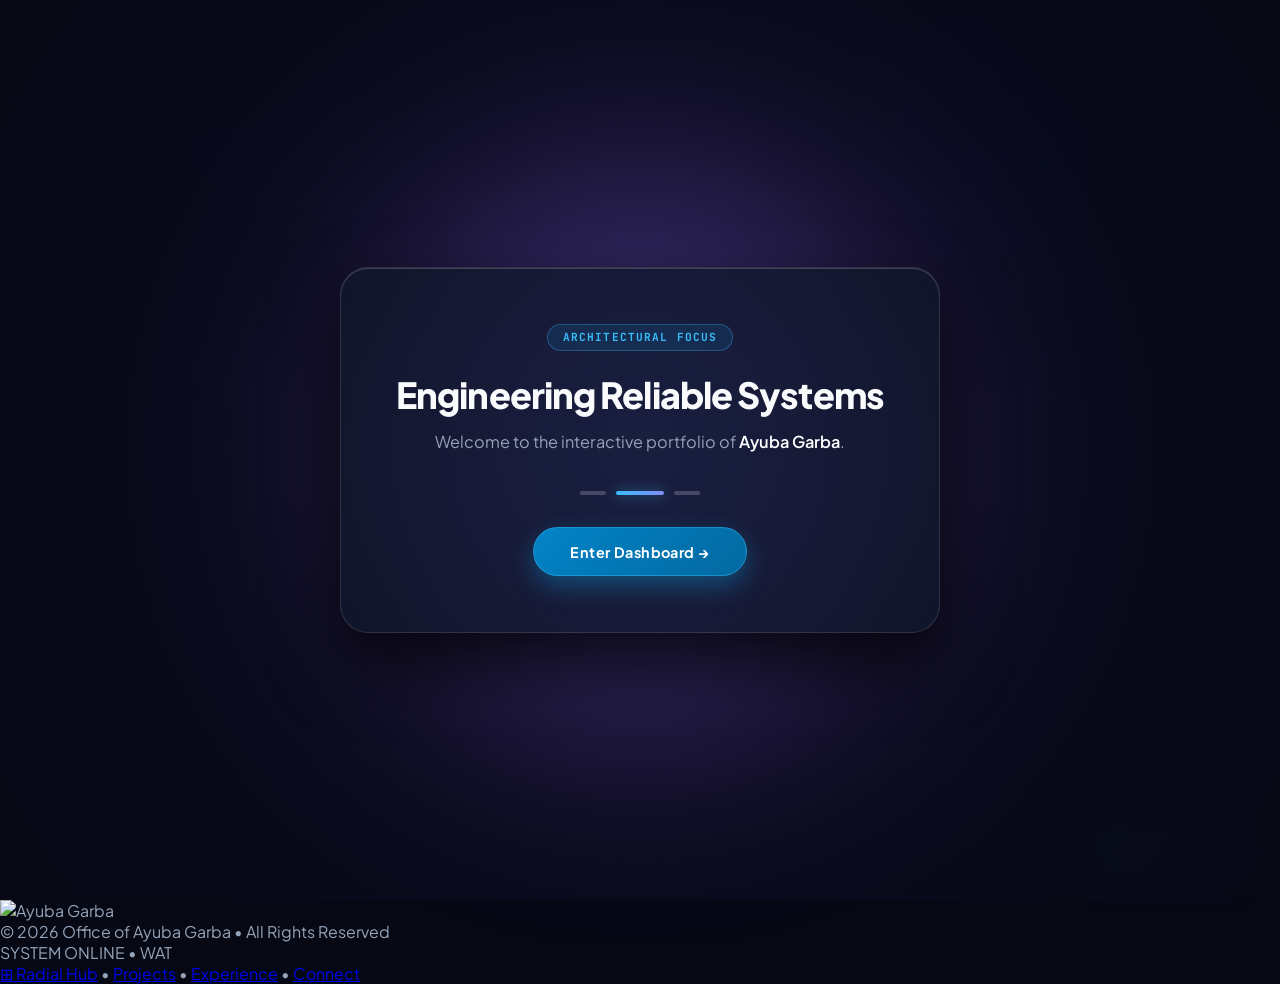
==== public/index.html @ e22cbcf7 "chore(ui): remove mock available roles badge and placeholder tech tags from central profile card" ====
<!DOCTYPE html>
<html lang="en" class="scroll-smooth">
<head>
    <meta charset="UTF-8">
    <meta name="viewport" content="width=device-width, initial-scale=1.0">
    <title>Ayuba Garba • AI Automation Specialist & Systems Engineer</title>
    <meta name="description" content="AI Automation Specialist & Systems Engineer specializing in intelligent business automation, distributed architectures (Go, Rust), and algorithmic execution engines.">
    <meta name="keywords" content="Ayuba Garba, AI Automation Specialist, Systems Engineer, Software Engineer, Distributed Systems, Go, Golang, Rust, Algorithmic Execution, MQL5, C++, PostgreSQL, Redis, Cloudflare, Netlify, Walmart Global Tech, Udacity AWS AI, Turing Vetted">
    <link rel="canonical" href="https://ayuba-garba-portfolio.netlify.app/">
    <meta name="google-site-verification" content="ZqXC_WYrNnAf_W8hLAomTg-KCBtzwjyDT5OmUprR8l0" />
    
    <!-- Complete OpenGraph & Executive SEO Suite -->
    <meta property="og:title" content="Ayuba Garba | AI Automation Specialist & Systems Engineer" />
    <meta property="og:description" content="Streamlining business operations with intelligent solutions, high-concurrency backends (Go, Rust), and algorithmic execution engines." />
    <meta property="og:image" content="https://ayuba-garba-portfolio.netlify.app/assets/profile.png" />
    <meta property="og:url" content="https://ayuba-garba-portfolio.netlify.app/" />
    <meta property="og:type" content="website" />
    <meta name="twitter:card" content="summary_large_image" />
    <meta name="twitter:title" content="Ayuba Garba | AI Automation Specialist & Systems Engineer" />
    <meta name="twitter:description" content="AI Automation Specialist & Systems Engineer. Streamlining business operations with intelligent solutions." />
    <meta name="twitter:image" content="https://ayuba-garba-portfolio.netlify.app/assets/og-social.png" />
    <meta name="twitter:creator" content="@ayubagarba" />

    <!-- JSON-LD Structured Data -->
    <script type="application/ld+json">
    {
      "@context": "https://schema.org",
      "@type": "Person",
      "name": "Ayuba Garba",
      "url": "https://ayuba-garba-portfolio.netlify.app/",
      "image": "https://ayuba-garba-portfolio.netlify.app/profile.jpg.jpeg",
      "jobTitle": "AI Automation Specialist & Systems Engineer",
      "description": "Streamlining business operations with intelligent solutions, distributed architectures (Go, Rust), and algorithmic execution engines.",
      "knowsAbout": ["AI Automation", "Go", "Rust", "Distributed Systems", "PostgreSQL", "Redis", "MQL5", "C++", "Cloudflare", "Algorithmic Execution"],
      "alumniOf": [
        { "@type": "Organization", "name": "Udacity AWS AI" }
      ],
      "sameAs": [
        "https://github.com/BrightQueen2024",
        "https://www.linkedin.com/in/ayuba-garba-54b986236",
        "https://x.com/ayubabright1"
      ]
    }
    </script>

    <!-- Favicon -->
    <link rel="icon" type="image/jpeg" href="profile.jpg.jpeg">

    <!-- Fonts & Tailwind CDN -->
    <link rel="preconnect" href="https://fonts.googleapis.com">
    <link rel="preconnect" href="https://fonts.gstatic.com" crossorigin>
    <link href="https://fonts.googleapis.com/css2?family=Plus+Jakarta+Sans:wght@300;400;500;600;700;800&family=JetBrains+Mono:wght@400;500;600;700&display=swap" rel="stylesheet">
    <script src="https://cdn.tailwindcss.com"></script>
    <script>
        tailwind.config = {
            theme: {
                extend: {
                    colors: {
                        obsidian: {
                            deep: '#060814',
                            night: '#0a0e27',
                            surface: 'rgba(15, 23, 42, 0.75)'
                        },
                        accent: {
                            experience: '#a855f7',
                            projects: '#0ea5e9',
                            about: '#10b981',
                            stories: '#f59e0b',
                            connect: '#f43f5e'
                        }
                    },
                    fontFamily: {
                        sans: ['"Plus Jakarta Sans"', 'sans-serif'],
                        mono: ['"JetBrains Mono"', 'monospace']
                    }
                }
            }
        }
    </script>

    <!-- Official Calendly Inline Widget Stylesheet & Script -->
    <link href="https://assets.calendly.com/assets/external/widget.css" rel="stylesheet">
    <script src="https://assets.calendly.com/assets/external/widget.js" type="text/javascript" async></script>
    <link rel="stylesheet" href="style.css">
</head>
<body class="bg-[#060814] text-[#94a3b8] antialiased selection:bg-[#3b82f6] selection:text-white min-h-screen relative font-sans">

    <!-- Cinematic Welcome Slideshow Overlay -->
    <div id="intro-slides" class="intro-overlay" role="dialog" aria-label="Welcome Slideshow">
      <div class="slideshow-glow-backdrop"></div>
      <div class="slideshow-container">
        
        <!-- Slide 1 -->
        <div class="intro-slide active" data-duration="2400">
          <span class="slide-badge">SYSTEM INITIALIZATION</span>
          <h1 class="slide-title">Hello &amp; Welcome</h1>
          <p class="slide-subtitle">Preparing your engineering &amp; architecture dashboard...</p>
        </div>

        <!-- Slide 2 -->
        <div class="intro-slide" data-duration="2800">
          <span class="slide-badge">ARCHITECTURAL FOCUS</span>
          <h1 class="slide-title">Engineering Reliable Systems</h1>
          <p class="slide-subtitle">Welcome to the interactive portfolio of <strong>Ayuba Garba</strong>.</p>
        </div>

        <!-- Slide 3 -->
        <div class="intro-slide" data-duration="2600">
          <span class="slide-badge">PRODUCTION READY</span>
          <h1 class="slide-title">Full-Stack &amp; Distributed Systems</h1>
          <p class="slide-subtitle">Explore scalable web platforms, backend APIs, and intelligent automation.</p>
        </div>

        <!-- Progress Indicators -->
        <div class="slide-indicators" aria-hidden="true">
          <span class="indicator active" data-slide="0"></span>
          <span class="indicator" data-slide="1"></span>
          <span class="indicator" data-slide="2"></span>
        </div>

        <!-- Enter Dashboard Trigger (Always clickable so users can skip or enter at any time) -->
        <button id="btn-enter" type="button" class="btn-enter-dashboard">
          Enter Dashboard &rarr;
        </button>
      </div>
    </div>

    <!-- Atmospheric Film Grain Overlay -->
    <div class="noise-overlay" aria-hidden="true"></div>

    <!-- Ambient Radial Backdrop Glows -->
    <div class="ambient-backdrop-glows" aria-hidden="true">
        <div class="glow-orb glow-blue"></div>
        <div class="glow-orb glow-purple"></div>
        <div class="glow-orb glow-pink"></div>
        <div class="glow-orb glow-amber"></div>
    </div>

    <!-- Interactive Ambient Cursor Spotlight -->
    <div id="ambient-spotlight" class="ambient-spotlight" aria-hidden="true"></div>

    <!-- PERSISTENT TOP NAVIGATION BAR (Active on Inner Views, Accessible Everywhere) -->
    <header id="internal-navbar">
        <nav class="nav-container">
            <!-- Left: Brand / Return to Hub -->
            <a href="#/" class="nav-brand-home group" aria-label="Return to Orbital Radial Hub">
                <div class="w-6 h-6 rounded-full overflow-hidden border border-white/20 group-hover:border-cyan-400 transition-colors">
                    <img src="profile.jpg.jpeg" alt="Ayuba Garba" class="w-full h-full object-cover">
                </div>
                <span>⊞ Hub</span>
            </a>

            <!-- Center/Right: Inner Nav Links -->
            <ul class="nav-links-wrap">
                <li><a href="#/projects" class="nav-link" data-route="projects">Projects</a></li>
                <li><a href="#/experience" class="nav-link" data-route="experience">Experience</a></li>
                <li><a href="#/about" class="nav-link" data-route="about">About</a></li>
                <li><a href="#/stories" class="nav-link" data-route="stories">Stories</a></li>
                <li><a href="#/connect" class="nav-link" data-route="connect">Connect</a></li>
            </ul>

            <!-- Right CTAs -->
            <div class="hidden sm:flex items-center gap-3">
                <a href="assets/Ayuba_Garba_Resume.pdf" target="_blank" rel="noopener noreferrer" download="Ayuba_Garba_Resume.pdf" class="px-3.5 py-1.5 text-xs font-mono rounded-full bg-white/5 hover:bg-white/10 text-slate-300 border border-white/10 transition-colors flex items-center gap-1.5">
                    <svg class="w-3.5 h-3.5 text-cyan-400" fill="none" stroke="currentColor" viewBox="0 0 24 24"><path stroke-linecap="round" stroke-linejoin="round" stroke-width="2" d="M12 10v6m0 0l-3-3m3 3l3-3m2 8H7a2 2 0 01-2-2V5a2 2 0 012-2h5.586a1 1 0 01.707.293l5.414 5.414a1 1 0 01.293.707V19a2 2 0 01-2 2z"></path></svg>
                    <span>Resume (PDF)</span>
                </a>
                <a href="#/connect" class="px-3.5 py-1.5 text-xs font-bold rounded-full bg-gradient-to-r from-rose-500 to-pink-600 text-white shadow-lg shadow-rose-500/20 hover:shadow-rose-500/40 transition-all">
                    Initiate Contact
                </a>
            </div>

            <!-- Mobile Hamburger Button -->
            <button id="mobile-menu-btn" class="mobile-nav-toggle" aria-label="Toggle navigation menu">
                <svg class="w-5 h-5 text-white" fill="none" stroke="currentColor" viewBox="0 0 24 24">
                    <path stroke-linecap="round" stroke-linejoin="round" stroke-width="2" d="M4 6h16M4 12h16m-7 6h7"></path>
                </svg>
            </button>
        </nav>
    </header>

    <!-- Mobile Navigation Drawer -->
    <div id="mobile-drawer" class="mobile-drawer">
        <div class="mobile-nav-items">
            <span class="text-xs font-mono uppercase tracking-widest text-slate-500">Navigation Index</span>
            <a href="#/" class="mobile-nav-item" data-route="">
                <span>⊞ Orbital Hub</span>
                <span class="text-xs font-mono text-slate-400">00</span>
            </a>
            <a href="#/projects" class="mobile-nav-item" data-route="projects">
                <span>Projects & Systems</span>
                <span class="text-xs font-mono text-cyan-400">01</span>
            </a>
            <a href="#/experience" class="mobile-nav-item" data-route="experience">
                <span>Experience & Career</span>
                <span class="text-xs font-mono text-purple-400">02</span>
            </a>
            <a href="#/about" class="mobile-nav-item" data-route="about">
                <span>About & Philosophy</span>
                <span class="text-xs font-mono text-emerald-400">03</span>
            </a>
            <a href="#/stories" class="mobile-nav-item" data-route="stories">
                <span>Stories & Series</span>
                <span class="text-xs font-mono text-amber-400">04</span>
            </a>
            <a href="#/connect" class="mobile-nav-item" data-route="connect">
                <span>Connect & Advisory</span>
                <span class="text-xs font-mono text-rose-400">05</span>
            </a>
        </div>

        <div class="pt-6 border-t border-white/10 flex flex-col gap-3">
            <a href="assets/Ayuba_Garba_Resume.pdf" target="_blank" rel="noopener noreferrer" download="Ayuba_Garba_Resume.pdf" class="w-full py-3 text-center text-xs font-mono font-bold rounded-xl bg-white/5 border border-white/10 text-white flex items-center justify-center gap-2">
                <svg class="w-4 h-4 text-cyan-400" fill="none" stroke="currentColor" viewBox="0 0 24 24"><path stroke-linecap="round" stroke-linejoin="round" stroke-width="2" d="M12 10v6m0 0l-3-3m3 3l3-3m2 8H7a2 2 0 01-2-2V5a2 2 0 012-2h5.586a1 1 0 01.707.293l5.414 5.414a1 1 0 01.293.707V19a2 2 0 01-2 2z"></path></svg>
                <span>Download Executive Resume</span>
            </a>
            <a href="#/connect" class="w-full py-3 text-center text-xs font-bold rounded-xl bg-gradient-to-r from-rose-500 to-pink-600 text-white">
                Initiate Consultation
            </a>
        </div>
    </div>

    <!-- Floating Action Button (Quick Message Modal Trigger) -->
    <button id="fab-contact-trigger" class="fab-trigger" aria-label="Quick message dispatch">
        <svg fill="none" stroke="currentColor" viewBox="0 0 24 24">
            <path stroke-linecap="round" stroke-linejoin="round" stroke-width="2" d="M8 10h.01M12 10h.01M16 10h.01M9 16H5a2 2 0 01-2-2V6a2 2 0 012-2h14a2 2 0 012 2v8a2 2 0 01-2 2h-5l-5 5v-5z"></path>
        </svg>
        <span>Quick Message</span>
    </button>

    <!-- ======================================================================
         MAIN APPLICATION SPA VIEWS
         ====================================================================== -->
    <main id="spa-viewport" class="relative z-10 min-h-screen">

        <!-- ==================================================================
             VIEW 0: THE ORBITAL LANDING HUB (#/)
             ================================================================== -->
        <section id="view-hub" class="spa-view active">
            <!-- Subtle vertical split accent line down the center -->
            <div class="vertical-split-line" aria-hidden="true"></div>

            <div class="orbital-stage">
                <!-- Outer & Inner Concentric Orbit Tracks -->
                <div class="orbit-ring orbit-ring-outer" aria-hidden="true"></div>
                <div class="orbit-ring orbit-ring-inner" aria-hidden="true"></div>

                <!-- TOP NODE: Experience (Purple #a855f7) -->
                <a href="#/experience" class="orbital-node node-experience group" data-route="experience">
                    <div class="node-icon-wrap">
                        <svg fill="none" stroke="currentColor" viewBox="0 0 24 24">
                            <path stroke-linecap="round" stroke-linejoin="round" stroke-width="2" d="M11.049 2.927c.3-.921 1.603-.921 1.902 0l1.519 4.674a1 1 0 00.95.69h4.915c.969 0 1.371 1.24.588 1.81l-3.976 2.888a1 1 0 00-.363 1.118l1.518 4.674c.3.922-.755 1.688-1.538 1.118l-3.976-2.888a1 1 0 00-1.176 0l-3.976 2.888c-.783.57-1.838-.197-1.538-1.118l1.518-4.674a1 1 0 00-.363-1.118l-3.976-2.888c-.784-.57-.38-1.81.588-1.81h4.914a1 1 0 00.951-.69l1.519-4.674z"></path>
                        </svg>
                    </div>
                    <div class="node-text-wrap">
                        <span class="node-title">Experience</span>
                        <span class="node-tagline">Timeline &amp; Roles</span>
                    </div>
                </a>

                <!-- LEFT NODE: Projects (Sky Blue #0ea5e9) -->
                <a href="#/projects" class="orbital-node node-projects group" data-route="projects">
                    <div class="node-icon-wrap">
                        <svg fill="none" stroke="currentColor" viewBox="0 0 24 24">
                            <path stroke-linecap="round" stroke-linejoin="round" stroke-width="2" d="M19 11H5m14 0a2 2 0 012 2v6a2 2 0 01-2 2H5a2 2 0 01-2-2v-6a2 2 0 012-2m14 0V9a2 2 0 00-2-2M5 11V9a2 2 0 012-2m0 0V5a2 2 0 012-2h6a2 2 0 012 2v2M7 7h10"></path>
                        </svg>
                    </div>
                    <div class="node-text-wrap">
                        <span class="node-title">Projects</span>
                        <span class="node-tagline">Systems &amp; Apps</span>
                    </div>
                </a>

                <!-- RIGHT NODE: About (Emerald Green #10b981) -->
                <a href="#/about" class="orbital-node node-about group" data-route="about">
                    <div class="node-icon-wrap">
                        <svg fill="none" stroke="currentColor" viewBox="0 0 24 24">
                            <path stroke-linecap="round" stroke-linejoin="round" stroke-width="2" d="M16 7a4 4 0 11-8 0 4 4 0 018 0zM12 14a7 7 0 00-7 7h14a7 7 0 00-7-7z"></path>
                        </svg>
                    </div>
                    <div class="node-text-wrap">
                        <span class="node-title">About</span>
                        <span class="node-tagline">Philosophy &amp; Rigor</span>
                    </div>
                </a>

                <!-- CENTERPIECE: High-Elevation Portrait Card -->
                <div class="orbital-center-card">
                    <!-- Photo Frame with profile.jpg.jpeg -->
                    <div class="center-photo-wrap portrait-trigger" role="button" tabindex="0" title="Inspect Full Portrait">
                        <div class="center-photo-inner">
                            <img src="profile.jpg.jpeg" alt="Ayuba Garba" width="280" height="280">
                        </div>
                    </div>

                    <!-- Name Plate & Subtitle -->
                    <h1 class="center-name">Ayuba Garba</h1>
                    <p class="center-subtitle">
                        Full-Stack &amp; Systems Software Engineer
                    </p>
                </div>

                <!-- BOTTOM-LEFT NODE: Connect (Rose #f43f5e) -->
                <a href="#/connect" class="orbital-node node-connect group" data-route="connect">
                    <div class="node-icon-wrap">
                        <svg fill="none" stroke="currentColor" viewBox="0 0 24 24">
                            <path stroke-linecap="round" stroke-linejoin="round" stroke-width="2" d="M13.828 10.172a4 4 0 00-5.656 0l-4 4a4 4 0 105.656 5.656l1.102-1.101m-.758-4.899a4 4 0 005.656 0l4-4a4 4 0 00-5.656-5.656l-1.1 1.1"></path>
                        </svg>
                    </div>
                    <div class="node-text-wrap">
                        <span class="node-title">Connect</span>
                        <span class="node-tagline">Message Gateway</span>
                    </div>
                </a>

                <!-- BOTTOM-RIGHT NODE: Stories (Amber #f59e0b) -->
                <a href="#/stories" class="orbital-node node-stories group" data-route="stories">
                    <div class="node-icon-wrap">
                        <svg fill="none" stroke="currentColor" viewBox="0 0 24 24">
                            <path stroke-linecap="round" stroke-linejoin="round" stroke-width="2" d="M12 6.253v13m0-13C10.832 5.477 9.246 5 7.5 5S4.168 5.477 3 6.253v13C4.168 18.477 5.754 18 7.5 18s3.332.477 4.5 1.253m0-13C13.168 5.477 14.754 5 16.5 5c1.747 0 3.332.477 4.5 1.253v13C19.832 18.477 18.247 18 16.5 18c-1.746 0-3.332.477-4.5 1.253"></path>
                        </svg>
                    </div>
                    <div class="node-text-wrap">
                        <span class="node-title">Stories</span>
                        <span class="node-tagline">Series &amp; Articles</span>
                    </div>
                </a>
            </div>

            <!-- Center Bottom Explore Prompt with Animated Chevron -->
            <div class="explore-prompt" onclick="location.hash = '#/projects'">
                <span class="explore-text">EXPLORE — CLICK ANY ICON</span>
                <svg class="explore-chevron" fill="none" stroke="currentColor" viewBox="0 0 24 24">
                    <path stroke-linecap="round" stroke-linejoin="round" stroke-width="2" d="M19 9l-7 7-7-7"></path>
                </svg>
            </div>
        </section>


        <!-- ==================================================================
             VIEW 1: EXPERIENCE VIEW (#/experience)
             ================================================================== -->
        <section id="view-experience" class="spa-view">
            <div class="view-container">
                <div class="view-header">
                    <span class="badge-tag badge-purple">
                        <span>✦</span> CAREER MILESTONES &amp; TIMELINE
                    </span>
                    <h2 class="view-title">Engineering Leadership &amp; High-Impact Systems</h2>
                    <p class="view-desc">
                        A chronological record of architecting distributed infrastructure, quantitative execution engines, and enterprise AI workflows.
                    </p>
                </div>

                <!-- Split-Screen Layout -->
                <div class="experience-split">
                    <!-- Left Column: Vertical Timeline Cards -->
                    <div class="timeline-track">
                        
                        <!-- Role 1: Lead AI Automation Architect -->
                        <article class="glass-panel timeline-card">
                            <span class="timeline-node"></span>
                            <div class="timeline-header">
                                <div>
                                    <h3 class="role-title">Lead AI Automation Architect &amp; Systems Engineer</h3>
                                    <div class="company-name">Decode Labs • Full-Time</div>
                                </div>
                                <span class="date-pill">Jan 2024 – Present</span>
                            </div>
                            <p class="role-impact">
                                Directing the architecture of autonomous business automation pipelines, LLM-orchestrated task execution corridors, and microsecond data synchronization gateways.
                            </p>
                            <button type="button" class="read-more-trigger" data-accordion="role-1">
                                <span>Read more</span>
                                <span>↓</span>
                            </button>
                            <div id="role-1" class="timeline-expanded-content">
                                <ul class="deliverables-list">
                                    <li>Architected event-driven AI workflow engines replacing 40+ hours/week of manual operational routing across client organizations.</li>
                                    <li>Engineered fault-tolerant webhook integration pipelines with automatic exponential backoff, jitter, and dead-letter queues.</li>
                                    <li>Implemented zero-downtime containerized service clusters on Linux environments with continuous SLA telemetry monitoring.</li>
                                </ul>
                                <div class="tech-tags-wrap">
                                    <span class="tech-pill">AI Automation</span>
                                    <span class="tech-pill">Go (Golang)</span>
                                    <span class="tech-pill">TypeScript</span>
                                    <span class="tech-pill">PostgreSQL</span>
                                    <span class="tech-pill">Docker</span>
                                    <span class="tech-pill">Kafka/RabbitMQ</span>
                                </div>
                            </div>
                        </article>

                        <!-- Role 2: Distributed Systems Engineer -->
                        <article class="glass-panel timeline-card">
                            <span class="timeline-node"></span>
                            <div class="timeline-header">
                                <div>
                                    <h3 class="role-title">Distributed Systems &amp; High-Concurrency Backend Engineer</h3>
                                    <div class="company-name">Independent Technical Advisory &amp; Systems Consulting</div>
                                </div>
                                <span class="date-pill">Jan 2023 – Dec 2023</span>
                            </div>
                            <p class="role-impact">
                                Designed high-concurrency Go reverse proxies, Redis cluster caching layers, and database partitioning topologies for scaling consumer and enterprise web platforms.
                            </p>
                            <button type="button" class="read-more-trigger" data-accordion="role-2">
                                <span>Read more</span>
                                <span>↓</span>
                            </button>
                            <div id="role-2" class="timeline-expanded-content">
                                <ul class="deliverables-list">
                                    <li>Delivered production systems for Awsoli, Taila, and SaviLinks, serving thousands of concurrent users with sub-150ms p99 latency.</li>
                                    <li>Eliminated database deadlock conditions in multi-tenant financial ledgers by implementing deterministic row-locking orders in Rust.</li>
                                    <li>Tuned Linux kernel networking parameters (TCP socket buffers, file descriptors, eBPF filters) to sustain high-rate network bursts.</li>
                                </ul>
                                <div class="tech-tags-wrap">
                                    <span class="tech-pill">Go (Golang)</span>
                                    <span class="tech-pill">Rust Ledger</span>
                                    <span class="tech-pill">Redis 7</span>
                                    <span class="tech-pill">PgBouncer</span>
                                    <span class="tech-pill">Cloudflare Workers</span>
                                </div>
                            </div>
                        </article>

                        <!-- Role 3: Quantitative Execution Engineer -->
                        <article class="glass-panel timeline-card">
                            <span class="timeline-node"></span>
                            <div class="timeline-header">
                                <div>
                                    <h3 class="role-title">Algorithmic Trading &amp; Quantitative Execution Engineer</h3>
                                    <div class="company-name">Proprietary Quantitative FX Desk</div>
                                </div>
                                <span class="date-pill">Jun 2022 – Dec 2022</span>
                            </div>
                            <p class="role-impact">
                                Programmed institutional execution algorithms in MQL5 and C++ for MetaTrader 5, deploying multi-timeframe 3-EMA structural pullbacks and stepped trailing stops.
                            </p>
                            <button type="button" class="read-more-trigger" data-accordion="role-3">
                                <span>Read more</span>
                                <span>↓</span>
                            </button>
                            <div id="role-3" class="timeline-expanded-content">
                                <ul class="deliverables-list">
                                    <li>Engineered sub-0.4ms decision loops utilizing zero-heap pre-allocated ring buffers in compiled C++/MQL5 runtimes.</li>
                                    <li>Developed automated spread-expansion circuit breaker kill switches guarding against volatile market news anomalies.</li>
                                    <li>Validated trading strategies across 5+ years of institutional tick data using TimescaleDB and Monte Carlo risk simulations.</li>
                                </ul>
                                <div class="tech-tags-wrap">
                                    <span class="tech-pill">MQL5</span>
                                    <span class="tech-pill">C++</span>
                                    <span class="tech-pill">MetaTrader 5</span>
                                    <span class="tech-pill">TimescaleDB</span>
                                    <span class="tech-pill">Quantitative Risk</span>
                                </div>
                            </div>
                        </article>

                        <!-- Role 4: Advanced Software Engineering Fellow -->
                        <article class="glass-panel timeline-card">
                            <span class="timeline-node"></span>
                            <div class="timeline-header">
                                <div>
                                    <h3 class="role-title">Advanced Software Engineering &amp; Cloud AI Fellow</h3>
                                    <div class="company-name">Walmart Global Tech &amp; Udacity AWS AI</div>
                                </div>
                                <span class="date-pill">2023 – 2024</span>
                            </div>
                            <p class="role-impact">
                                Rigorously assessed across advanced data structures, enterprise relational database schema optimization, cloud machine learning pipelines, and foundational model governance.
                            </p>
                            <button type="button" class="read-more-trigger" data-accordion="role-4">
                                <span>Read more</span>
                                <span>↓</span>
                            </button>
                            <div id="role-4" class="timeline-expanded-content">
                                <ul class="deliverables-list">
                                    <li>Verified credential from Walmart Global Tech in Advanced Software Architecture, Relational Database Normalization, and Data Munging pipelines.</li>
                                    <li>Completed the AWS AI Practitioner Challenge via Udacity &amp; Accenture, mastering cloud foundation models and automated ML lifecycle deployment.</li>
                                </ul>
                                <div class="tech-tags-wrap">
                                    <span class="tech-pill">AWS AI Certified</span>
                                    <span class="tech-pill">RDBMS Design</span>
                                    <span class="tech-pill">Data Structures</span>
                                    <span class="tech-pill">Machine Learning</span>
                                </div>
                            </div>
                        </article>

                    </div>

                    <!-- Right Column: Sticky High-Resolution Portrait & Metrics Card -->
                    <aside class="sticky-profile-panel glass-panel">
                        <div class="sticky-photo-frame portrait-trigger" role="button" tabindex="0" title="Inspect Full Portrait">
                            <img src="profile.jpg.jpeg" alt="Ayuba Garba">
                        </div>
                        <h3 class="text-xl font-bold text-white mb-1">Ayuba Garba</h3>
                        <p class="text-xs font-mono text-purple-400 uppercase tracking-widest mb-4">
                            Systems &amp; AI Specialist
                        </p>
                        <p class="text-xs text-slate-300 leading-relaxed font-light mb-6">
                            Bridging microscopic backend latency with autonomous enterprise intelligence. Open for high-impact architecture roles and consulting briefs.
                        </p>

                        <!-- 4 Key Telemetry Metrics -->
                        <div class="metrics-ribbon">
                            <div class="metric-box">
                                <span class="metric-num">&lt;1.2ms</span>
                                <span class="metric-lbl">Gateway Latency</span>
                            </div>
                            <div class="metric-box">
                                <span class="metric-num">100% ACID</span>
                                <span class="metric-lbl">Ledger Invariance</span>
                            </div>
                            <div class="metric-box">
                                <span class="metric-num">Top 1%</span>
                                <span class="metric-lbl">Turing Vetted</span>
                            </div>
                            <div class="metric-box">
                                <span class="metric-num">AWS AI</span>
                                <span class="metric-lbl">Certified Cloud</span>
                            </div>
                        </div>

                        <!-- Action Buttons -->
                        <div class="flex flex-col gap-2.5 pt-4 border-t border-white/10">
                            <a href="assets/Ayuba_Garba_Resume.pdf" target="_blank" rel="noopener noreferrer" download="Ayuba_Garba_Resume.pdf" class="w-full py-3 rounded-xl bg-purple-500/15 hover:bg-purple-500/25 border border-purple-500/40 text-purple-200 text-xs font-bold font-mono uppercase tracking-wider flex items-center justify-center gap-2 transition-all">
                                <svg class="w-4 h-4 text-purple-400" fill="none" stroke="currentColor" viewBox="0 0 24 24"><path stroke-linecap="round" stroke-linejoin="round" stroke-width="2" d="M12 10v6m0 0l-3-3m3 3l3-3m2 8H7a2 2 0 01-2-2V5a2 2 0 012-2h5.586a1 1 0 01.707.293l5.414 5.414a1 1 0 01.293.707V19a2 2 0 01-2 2z"></path></svg>
                                <span>Download Resume (PDF)</span>
                            </a>
                            <button type="button" onclick="openCalendlyPopup()" class="w-full py-3 rounded-xl bg-white/5 hover:bg-white/10 border border-white/15 text-white text-xs font-bold uppercase tracking-wider transition-all">
                                Schedule Strategy Call
                            </button>
                        </div>
                    </aside>
                </div>
            </div>
        </section>


        <!-- ==================================================================
             VIEW 2: PROJECTS VIEW (#/projects)
             ================================================================== -->
        <section id="view-projects" class="spa-view">
            <div class="view-container">
                <div class="view-header">
                    <span class="badge-tag badge-blue">
                        <span>✦</span> WORK I'VE BUILT
                    </span>
                    <h2 class="view-title">APPS, SYSTEMS, AND IDEAS BROUGHT TO LIFE.</h2>
                    <p class="view-desc">
                        Production platforms, distributed backends, quantitative execution engines, and zero-knowledge cryptographic systems.
                    </p>
                </div>

                <!-- Category Filter Tabs -->
                <div class="projects-filter-bar">
                    <button type="button" class="filter-btn active" data-filter="all">All Systems (7)</button>
                    <button type="button" class="filter-btn" data-filter="ai-systems">Distributed &amp; AI</button>
                    <button type="button" class="filter-btn" data-filter="production">Live Production</button>
                    <button type="button" class="filter-btn" data-filter="quant">Algorithmic Trading</button>
                </div>

                <!-- 3-Column Multi-Project Grid -->
                <div class="projects-grid">

                    <!-- Project 1: NeXaVerSe MVP -->
                    <article class="glass-panel project-card" data-category="ai-systems">
                        <div>
                            <div class="project-cover-wrap">
                                <img src="images/nexaverse.jpg" alt="NeXaVerSe Super-App" loading="lazy">
                                <div class="project-badge-overlay">
                                    <span class="px-2.5 py-1 rounded-full text-[10px] font-mono font-bold bg-[#060814]/85 border border-cyan-400/40 text-cyan-300 uppercase">
                                        DISTRIBUTED SUPER-APP &amp; ZK
                                    </span>
                                </div>
                            </div>
                            <div class="project-body">
                                <span class="project-domain">Go Gateway • Rust ACID Ledger</span>
                                <h3 class="project-title">NeXaVerSe MVP</h3>
                                <p class="project-desc">
                                    High-throughput digital ecosystem featuring an asynchronous Go API Gateway, double-entry ACID Rust ledger with deterministic row-locking to mathematically eliminate deadlocks, and zk-SNARK biometric gating.
                                </p>
                                <div class="tech-tags-wrap mb-2">
                                    <span class="tech-pill">Go</span>
                                    <span class="tech-pill">Rust</span>
                                    <span class="tech-pill">zk-SNARKs</span>
                                    <span class="tech-pill">WebSockets</span>
                                </div>
                            </div>
                        </div>
                        <div class="project-footer">
                            <button type="button" onclick="openCaseStudyModal('nexaverse')" class="btn-project-cta">
                                <span>Architecture Breakdown</span>
                                <span>→</span>
                            </button>
                            <span class="text-xs font-mono text-slate-500">&lt;1.2ms</span>
                        </div>
                    </article>

                    <!-- Project 2: Automated FX Engine -->
                    <article class="glass-panel project-card" data-category="quant">
                        <div>
                            <div class="project-cover-wrap">
                                <img src="images/trading.jpg" alt="Automated Trading Engine" loading="lazy">
                                <div class="project-badge-overlay">
                                    <span class="px-2.5 py-1 rounded-full text-[10px] font-mono font-bold bg-[#060814]/85 border border-amber-400/40 text-amber-300 uppercase">
                                        QUANTITATIVE EXECUTION
                                    </span>
                                </div>
                            </div>
                            <div class="project-body">
                                <span class="project-domain">MQL5 &amp; C++ • MetaTrader 5</span>
                                <h3 class="project-title">Automated FX Execution Engine</h3>
                                <p class="project-desc">
                                    High-frequency execution logic with microsecond order routing, continuous tick telemetry streams, 3-EMA structural pullbacks, stepped trailing stops, and automated hardware circuit breakers.
                                </p>
                                <div class="tech-tags-wrap mb-2">
                                    <span class="tech-pill">MQL5</span>
                                    <span class="tech-pill">C++</span>
                                    <span class="tech-pill">3-EMA</span>
                                    <span class="tech-pill">TimescaleDB</span>
                                </div>
                            </div>
                        </div>
                        <div class="project-footer">
                            <button type="button" onclick="openCaseStudyModal('trading')" class="btn-project-cta">
                                <span>Architecture Breakdown</span>
                                <span>→</span>
                            </button>
                            <span class="text-xs font-mono text-slate-500">&lt;0.4ms loop</span>
                        </div>
                    </article>

                    <!-- Project 3: Awsoli -->
                    <article class="glass-panel project-card" data-category="production">
                        <div>
                            <div class="project-cover-wrap">
                                <img src="images/awsoli.jpg" alt="Awsoli Production Platform" loading="lazy">
                                <div class="project-badge-overlay">
                                    <span class="px-2.5 py-1 rounded-full text-[10px] font-mono font-bold bg-[#060814]/85 border border-emerald-400/40 text-emerald-300 uppercase">
                                        LIVE PRODUCTION
                                    </span>
                                </div>
                            </div>
                            <div class="project-body">
                                <span class="project-domain">awsoli.org • Cloudflare Edge</span>
                                <h3 class="project-title">Awsoli Global Web Platform</h3>
                                <p class="project-desc">
                                    Responsive organizational presence with automated image compression, sub-second TTFB, Cloudflare edge routing, and hardened DNS failover guaranteeing 99.99% uptime delivery.
                                </p>
                                <div class="tech-tags-wrap mb-2">
                                    <span class="tech-pill">Cloudflare</span>
                                    <span class="tech-pill">TypeScript</span>
                                    <span class="tech-pill">Edge Cache</span>
                                </div>
                            </div>
                        </div>
                        <div class="project-footer">
                            <button type="button" onclick="openCaseStudyModal('awsoli')" class="btn-project-cta">
                                <span>Case Study</span>
                                <span>→</span>
                            </button>
                            <a href="https://awsoli.org/" target="_blank" rel="noopener noreferrer" class="text-xs font-semibold text-white hover:text-cyan-400 transition-colors">
                                Visit Live ↗
                            </a>
                        </div>
                    </article>

                    <!-- Project 4: Taila -->
                    <article class="glass-panel project-card" data-category="production">
                        <div>
                            <div class="project-cover-wrap">
                                <img src="images/taila.jpg" alt="Taila Product Platform" loading="lazy">
                                <div class="project-badge-overlay">
                                    <span class="px-2.5 py-1 rounded-full text-[10px] font-mono font-bold bg-[#060814]/85 border border-emerald-400/40 text-emerald-300 uppercase">
                                        LIVE PRODUCTION
                                    </span>
                                </div>
                            </div>
                            <div class="project-body">
                                <span class="project-domain">taila.app • Go API Gateway</span>
                                <h3 class="project-title">Taila Commerce Experience</h3>
                                <p class="project-desc">
                                    Dynamic digital product experience, secure backend API integrations, Redis distributed caching, and low-latency interaction corridors handling high customer transaction density.
                                </p>
                                <div class="tech-tags-wrap mb-2">
                                    <span class="tech-pill">Go API</span>
                                    <span class="tech-pill">Redis Cache</span>
                                    <span class="tech-pill">PostgreSQL</span>
                                </div>
                            </div>
                        </div>
                        <div class="project-footer">
                            <button type="button" onclick="openCaseStudyModal('taila')" class="btn-project-cta">
                                <span>Case Study</span>
                                <span>→</span>
                            </button>
                            <a href="https://taila.app/" target="_blank" rel="noopener noreferrer" class="text-xs font-semibold text-white hover:text-cyan-400 transition-colors">
                                Visit Live ↗
                            </a>
                        </div>
                    </article>

                    <!-- Project 5: SaviLinks -->
                    <article class="glass-panel project-card" data-category="production">
                        <div>
                            <div class="project-cover-wrap">
                                <img src="images/savilinks.jpg" alt="SaviLinks Gateway" loading="lazy">
                                <div class="project-badge-overlay">
                                    <span class="px-2.5 py-1 rounded-full text-[10px] font-mono font-bold bg-[#060814]/85 border border-emerald-400/40 text-emerald-300 uppercase">
                                        LIVE PRODUCTION
                                    </span>
                                </div>
                            </div>
                            <div class="project-body">
                                <span class="project-domain">savilinks.com • Message Brokers</span>
                                <h3 class="project-title">SaviLinks Enterprise Gateway</h3>
                                <p class="project-desc">
                                    Enterprise communication and service gateway optimized for structured user funnels, durable message dispatch corridors, and high-volume corporate routing.
                                </p>
                                <div class="tech-tags-wrap mb-2">
                                    <span class="tech-pill">Node/TypeScript</span>
                                    <span class="tech-pill">Durable Queues</span>
                                    <span class="tech-pill">PostgreSQL</span>
                                </div>
                            </div>
                        </div>
                        <div class="project-footer">
                            <button type="button" onclick="openCaseStudyModal('savilinks')" class="btn-project-cta">
                                <span>Case Study</span>
                                <span>→</span>
                            </button>
                            <a href="https://savilinks.com/" target="_blank" rel="noopener noreferrer" class="text-xs font-semibold text-white hover:text-cyan-400 transition-colors">
                                Visit Live ↗
                            </a>
                        </div>
                    </article>

                    <!-- Project 6: Defenzio -->
                    <article class="glass-panel project-card" data-category="production">
                        <div>
                            <div class="project-cover-wrap">
                                <img src="images/defenzio.jpg" alt="Defenzio Portal" loading="lazy">
                                <div class="project-badge-overlay">
                                    <span class="px-2.5 py-1 rounded-full text-[10px] font-mono font-bold bg-[#060814]/85 border border-emerald-400/40 text-emerald-300 uppercase">
                                        LIVE PRODUCTION
                                    </span>
                                </div>
                            </div>
                            <div class="project-body">
                                <span class="project-domain">defenzio.com.ng • Linux Defense</span>
                                <h3 class="project-title">Defenzio Cyber Portal</h3>
                                <p class="project-desc">
                                    Security-first regional portal built on resilient server configurations, eBPF threat mitigation topology, and rapid incident triage response pipelines.
                                </p>
                                <div class="tech-tags-wrap mb-2">
                                    <span class="tech-pill">Linux Security</span>
                                    <span class="tech-pill">eBPF Filters</span>
                                    <span class="tech-pill">Clustering</span>
                                </div>
                            </div>
                        </div>
                        <div class="project-footer">
                            <button type="button" onclick="openCaseStudyModal('defenzio')" class="btn-project-cta">
                                <span>Case Study</span>
                                <span>→</span>
                            </button>
                            <a href="https://defenzio.com.ng/" target="_blank" rel="noopener noreferrer" class="text-xs font-semibold text-white hover:text-cyan-400 transition-colors">
                                Visit Live ↗
                            </a>
                        </div>
                    </article>

                    <!-- Project 7: KingdomConnect -->
                    <article class="glass-panel project-card" data-category="ai-systems">
                        <div>
                            <div class="project-cover-wrap">
                                <img src="images/kingdomconnect.jpg" alt="KingdomConnect Fabric" loading="lazy">
                                <div class="project-badge-overlay">
                                    <span class="px-2.5 py-1 rounded-full text-[10px] font-mono font-bold bg-[#060814]/85 border border-purple-400/40 text-purple-300 uppercase">
                                        COLLABORATIVE FABRIC
                                    </span>
                                </div>
                            </div>
                            <div class="project-body">
                                <span class="project-domain">WebSocket Hub • Bitmask RBAC</span>
                                <h3 class="project-title">KingdomConnect Fabric</h3>
                                <p class="project-desc">
                                    Scalable collaborative platform for community connectivity, real-time engagement corridors, and secure 64-bit bitmask role-based access control across distributed multi-tenant nodes.
                                </p>
                                <div class="tech-tags-wrap mb-2">
                                    <span class="tech-pill">WebSockets</span>
                                    <span class="tech-pill">Redis Pub/Sub</span>
                                    <span class="tech-pill">Bitmask RBAC</span>
                                </div>
                            </div>
                        </div>
                        <div class="project-footer">
                            <button type="button" onclick="openCaseStudyModal('kingdomconnect')" class="btn-project-cta">
                                <span>Architecture Breakdown</span>
                                <span>→</span>
                            </button>
                            <span class="text-xs font-mono text-slate-500">15k sockets</span>
                        </div>
                    </article>

                </div>
            </div>
        </section>


        <!-- ==================================================================
             VIEW 3: ABOUT & PHILOSOPHY VIEW (#/about)
             ================================================================== -->
        <section id="view-about" class="spa-view">
            <div class="view-container">
                <div class="view-header">
                    <span class="badge-tag badge-emerald">
                        <span>✦</span> EXECUTIVE SUMMARY &amp; PHILOSOPHY
                    </span>
                    <h2 class="view-title">Mathematical Rigor Meets Practical Elegance.</h2>
                    <p class="view-desc">
                        Engineering architectures with mathematical correctness, zero-downtime reliability, and purposeful human ergonomics.
                    </p>
                </div>

                <!-- Bento Grid: Architecture Philosophy & Core Pillars -->
                <div class="about-bento-grid">
                    <!-- Pillar 1: Large Card -->
                    <div class="glass-panel bento-card bento-card-large">
                        <div>
                            <div class="bento-icon">
                                <svg class="w-6 h-6" fill="none" stroke="currentColor" viewBox="0 0 24 24">
                                    <path stroke-linecap="round" stroke-linejoin="round" stroke-width="2" d="M9 12l2 2 4-4m5.618-4.016A11.955 11.955 0 0112 2.944a11.955 11.955 0 01-8.618 3.04A12.02 12.02 0 003 9c0 5.591 3.824 10.29 9 11.622 5.176-1.332 9-6.03 9-11.622 0-1.042-.133-2.052-.382-3.016z"></path>
                                </svg>
                            </div>
                            <h3 class="text-2xl font-bold text-white mb-3">The Principle of Invariant State</h3>
                            <p class="text-sm text-slate-300 leading-relaxed font-light mb-4">
                                In modern computing, bugs don’t usually arise from syntax errors—they arise from ambiguous state transitions and undisciplined concurrency. Whether engineering an algorithmic trading execution loop or a double-entry financial ledger in Rust, my guiding tenet is mathematical invariance: every state transition must be provably balanced, deterministic, and isolated.
                            </p>
                            <p class="text-sm text-slate-300 leading-relaxed font-light">
                                By ordering row lock acquisitions deterministically, deadlocks are mathematically impossible. By offloading volatile memory allocations outside the hot execution loop, latency jitter is crushed to sub-millisecond thresholds.
                            </p>
                        </div>
                        <div class="pt-6 mt-6 border-t border-white/10 flex flex-wrap gap-2">
                            <span class="tech-pill">ACID Invariance</span>
                            <span class="tech-pill">Deterministic Concurrency</span>
                            <span class="tech-pill">Zero-Allocation Critical Path</span>
                        </div>
                    </div>

                    <!-- Pillar 2: AI Automation Card -->
                    <div class="glass-panel bento-card">
                        <div>
                            <div class="bento-icon">
                                <svg class="w-6 h-6" fill="none" stroke="currentColor" viewBox="0 0 24 24">
                                    <path stroke-linecap="round" stroke-linejoin="round" stroke-width="2" d="M13 10V3L4 14h7v7l9-11h-7z"></path>
                                </svg>
                            </div>
                            <h3 class="text-xl font-bold text-white mb-2">Intelligent Automation</h3>
                            <p class="text-xs text-slate-300 leading-relaxed font-light">
                                Bridging the probabilistic power of Large Language Models with deterministic transactional infrastructure. Automating complex enterprise business operations through resilient self-healing agent pipelines.
                            </p>
                        </div>
                        <div class="pt-4 border-t border-white/10 text-xs font-mono text-emerald-400">
                            <span>Operational Velocity ↑</span>
                        </div>
                    </div>

                    <!-- Pillar 3: Quantitative Logic -->
                    <div class="glass-panel bento-card">
                        <div>
                            <div class="bento-icon">
                                <svg class="w-6 h-6" fill="none" stroke="currentColor" viewBox="0 0 24 24">
                                    <path stroke-linecap="round" stroke-linejoin="round" stroke-width="2" d="M7 12l3-3 3 3 4-4M8 21l4-4 4 4M3 4h18M4 4h16v12a1 1 0 01-1 1H5a1 1 0 01-1-1V4z"></path>
                                </svg>
                            </div>
                            <h3 class="text-xl font-bold text-white mb-2">Microscopic Latency</h3>
                            <p class="text-xs text-slate-300 leading-relaxed font-light">
                                Sub-millisecond tick streaming, zero-heap pre-allocated memory buffers, and stepped risk management algorithms deployed on live institutional markets.
                            </p>
                        </div>
                        <div class="pt-4 border-t border-white/10 text-xs font-mono text-emerald-400">
                            <span>MQL5 &amp; C++ Precision</span>
                        </div>
                    </div>

                    <!-- Pillar 4: Academic Foundation -->
                    <div class="glass-panel bento-card bento-card-large">
                        <div>
                            <div class="bento-icon">
                                <svg class="w-6 h-6" fill="none" stroke="currentColor" viewBox="0 0 24 24">
                                    <path stroke-linecap="round" stroke-linejoin="round" stroke-width="2" d="M12 14l9-5-9-5-9 5 9 5zm0 0l6.16-3.422a12.083 12.083 0 01.665 6.479A11.952 11.952 0 0012 20.055a11.952 11.952 0 00-6.824-2.998 12.078 12.078 0 01.665-6.479L12 14zm-4 6v-7.5l4-2.222"></path>
                                </svg>
                            </div>
                            <h3 class="text-xl font-bold text-white mb-2">Academic &amp; Systems Foundation</h3>
                            <p class="text-xs text-slate-300 leading-relaxed font-light mb-3">
                                Formal undergraduate Computer Science education covering Distributed Systems, Data Structures &amp; Algorithms, OS Kernels, Relational Database Theory, and Network Protocols. Paired with emotional intelligence training for leading cross-functional engineering teams with psychological safety and radical candor.
                            </p>
                        </div>
                        <div class="pt-4 border-t border-white/10 flex items-center justify-between text-xs font-mono text-slate-400">
                            <span>University of the People • B.S. in Computer Science</span>
                            <span class="text-emerald-400">Verified Rigor ✓</span>
                        </div>
                    </div>
                </div>

                <!-- Verified Credentials Inspection Grid -->
                <div class="mt-12">
                    <div class="flex items-center justify-between mb-6">
                        <div>
                            <h3 class="text-2xl font-bold text-white tracking-tight">Verified Credentials &amp; Certifications</h3>
                            <p class="text-xs text-slate-400">Click any card to inspect institutional records, verification hashes, and evaluated competencies.</p>
                        </div>
                    </div>

                    <div class="credentials-grid">
                        <!-- Cert 1: Walmart -->
                        <div class="glass-panel cert-card" data-cert-key="walmart">
                            <div class="cert-thumb">
                                <img src="assets/certificates/walmart-advanced-engineering.png" alt="Walmart Global Tech Certificate">
                            </div>
                            <span class="text-[10px] font-mono text-emerald-400 uppercase tracking-widest block mb-1">Advanced Engineering</span>
                            <h4 class="text-base font-bold text-white mb-1">Walmart Global Tech</h4>
                            <p class="text-xs text-slate-400 mb-4">Advanced Data Structures, Software Architecture, RDBMS Design &amp; High-Volume Data Munging.</p>
                            <span class="text-xs font-semibold text-emerald-400 flex items-center gap-1">Inspect Record →</span>
                        </div>

                        <!-- Cert 2: AWS AI -->
                        <div class="glass-panel cert-card" data-cert-key="aws-ai">
                            <div class="cert-thumb">
                                <img src="assets/certificates/aws-ai-practitioner.png" alt="AWS AI Practitioner Certificate">
                            </div>
                            <span class="text-[10px] font-mono text-emerald-400 uppercase tracking-widest block mb-1">Cloud &amp; ML Systems</span>
                            <h4 class="text-base font-bold text-white mb-1">Udacity &amp; Accenture</h4>
                            <p class="text-xs text-slate-400 mb-4">AWS AI Practitioner: Machine Learning Pipelines, Foundation Models, and Cloud AI Governance.</p>
                            <span class="text-xs font-semibold text-emerald-400 flex items-center gap-1">Inspect Record →</span>
                        </div>

                        <!-- Cert 3: UoPeople -->
                        <div class="glass-panel cert-card" data-cert-key="uopeople">
                            <div class="cert-thumb">
                                <img src="assets/certificates/uopeople-emotional-intelligence.jpg" alt="University of the People Certificate">
                            </div>
                            <span class="text-[10px] font-mono text-emerald-400 uppercase tracking-widest block mb-1">Engineering Leadership</span>
                            <h4 class="text-base font-bold text-white mb-1">University of the People</h4>
                            <p class="text-xs text-slate-400 mb-4">Emotional Intelligence in Teamwork: Cross-functional leadership, psychological safety, and team consensus.</p>
                            <span class="text-xs font-semibold text-emerald-400 flex items-center gap-1">Inspect Record →</span>
                        </div>
                    </div>
                </div>
            </div>
        </section>


        <!-- ==================================================================
             VIEW 4: STORIES & SERIES VIEW (#/stories)
             ================================================================== -->
        <section id="view-stories" class="spa-view">
            <div class="view-container">
                <!-- Stories Grid View -->
                <div id="stories-index-view">
                    <div class="view-header">
                        <span class="badge-tag badge-amber">
                            <span>✦</span> STORIES, SERIES &amp; ARTICLES
                        </span>
                        <h2 class="view-title">Reflections, Post-Mortems &amp; Engineering Truths.</h2>
                        <p class="view-desc">
                            Step inside deep multi-episode series and technical essays covering real-world architecture trade-offs, discipline, and systemic resilience.
                        </p>
                    </div>

                    <!-- Sub-tabs: Series & Episodes vs Articles -->
                    <div class="stories-subtabs">
                        <button type="button" class="stories-tab-btn active" data-stories-tab="series">Series &amp; Episodes (3 Series)</button>
                        <button type="button" class="stories-tab-btn" data-stories-tab="articles">Technical Articles (3 Articles)</button>
                    </div>

                    <!-- TAB 1: Series & Episodes Content -->
                    <div id="tab-series-content" class="series-container">

                        <!-- Series 1: Lessons from WayPoint -->
                        <div class="glass-panel series-block">
                            <div class="series-header">
                                <span class="text-xs font-mono text-amber-400 uppercase tracking-widest block mb-1">Featured Series 01</span>
                                <h3 class="text-2xl font-bold text-white">Lessons from WayPoint: Building Resilient Autonomous Systems</h3>
                                <p class="text-xs text-slate-400 mt-1">3 Episodes • Systemic failure modes, microservice boundaries, and self-healing agent pipelines.</p>
                            </div>
                            <div class="series-episodes-grid">
                                <div class="episode-card" onclick="openStoryReader('waypoint-1')">
                                    <div>
                                        <div class="ep-number">Episode 01</div>
                                        <h4 class="ep-title">When Microservices Crack Under Pressure</h4>
                                        <p class="text-xs text-slate-400">Why premature decomposition into microservices creates network latency hell and distributed transaction nightmares.</p>
                                    </div>
                                    <div class="ep-meta">
                                        <span>7 min read</span>
                                        <span>•</span>
                                        <span class="text-amber-400">Read Episode →</span>
                                    </div>
                                </div>

                                <div class="episode-card" onclick="openStoryReader('waypoint-2')">
                                    <div>
                                        <div class="ep-number">Episode 02</div>
                                        <h4 class="ep-title">The Fallacy of Eventual Consistency</h4>
                                        <p class="text-xs text-slate-400">Why eventual consistency is unacceptable in mission-critical financial ledgers and how to enforce double-entry invariance.</p>
                                    </div>
                                    <div class="ep-meta">
                                        <span>6 min read</span>
                                        <span>•</span>
                                        <span class="text-amber-400">Read Episode →</span>
                                    </div>
                                </div>

                                <div class="episode-card" onclick="openStoryReader('waypoint-3')">
                                    <div>
                                        <div class="ep-number">Episode 03</div>
                                        <h4 class="ep-title">Designing Self-Healing Workflows</h4>
                                        <p class="text-xs text-slate-400">Building autonomous business workflows with automated rollback compensation, circuit breakers, and idempotency keys.</p>
                                    </div>
                                    <div class="ep-meta">
                                        <span>8 min read</span>
                                        <span>•</span>
                                        <span class="text-amber-400">Read Episode →</span>
                                    </div>
                                </div>
                            </div>
                        </div>

                        <!-- Series 2: 90-Day Appreciation Journey -->
                        <div class="glass-panel series-block">
                            <div class="series-header">
                                <span class="text-xs font-mono text-amber-400 uppercase tracking-widest block mb-1">Featured Series 02</span>
                                <h3 class="text-2xl font-bold text-white">90-Day Appreciation Journey: The Discipline of Deep Engineering</h3>
                                <p class="text-xs text-slate-400 mt-1">3 Episodes • Mental clarity, craftsmanship, and mastering low-level systems in a distracted world.</p>
                            </div>
                            <div class="series-episodes-grid">
                                <div class="episode-card" onclick="openStoryReader('journey-1')">
                                    <div>
                                        <div class="ep-number">Episode 01</div>
                                        <h4 class="ep-title">Radical Focus in an Age of Distraction</h4>
                                        <p class="text-xs text-slate-400">Cultivating sustained 4-hour cognitive flow sessions and why shallow context-switching destroys software quality.</p>
                                    </div>
                                    <div class="ep-meta">
                                        <span>5 min read</span>
                                        <span>•</span>
                                        <span class="text-amber-400">Read Episode →</span>
                                    </div>
                                </div>

                                <div class="episode-card" onclick="openStoryReader('journey-2')">
                                    <div>
                                        <div class="ep-number">Episode 02</div>
                                        <h4 class="ep-title">What 10,000 Lines of C++ Taught Me</h4>
                                        <p class="text-xs text-slate-400">Understanding memory layouts, cache lines, pointer arithmetic, and respecting the underlying silicon.</p>
                                    </div>
                                    <div class="ep-meta">
                                        <span>8 min read</span>
                                        <span>•</span>
                                        <span class="text-amber-400">Read Episode →</span>
                                    </div>
                                </div>

                                <div class="episode-card" onclick="openStoryReader('journey-3')">
                                    <div>
                                        <div class="ep-number">Episode 03</div>
                                        <h4 class="ep-title">The Architecture of Mastery</h4>
                                        <p class="text-xs text-slate-400">Moving beyond ephemeral framework churn into enduring first-principles computer science foundations.</p>
                                    </div>
                                    <div class="ep-meta">
                                        <span>6 min read</span>
                                        <span>•</span>
                                        <span class="text-amber-400">Read Episode →</span>
                                    </div>
                                </div>
                            </div>
                        </div>

                    </div>

                    <!-- TAB 2: Standalone Technical Articles -->
                    <div id="tab-articles-content" class="series-container hidden">
                        <div class="series-episodes-grid">
                            <div class="glass-panel episode-card" onclick="openStoryReader('article-acid')">
                                <div>
                                    <span class="text-[10px] font-mono text-cyan-400 uppercase tracking-widest block mb-1">SYSTEMS ESSAY</span>
                                    <h4 class="ep-title">Designing ACID Ledgers with Deterministic Row Locking in Rust</h4>
                                    <p class="text-xs text-slate-400">How sorting account IDs before acquiring database row locks mathematically prevents circular deadlock conditions in concurrent multi-party transfers.</p>
                                </div>
                                <div class="ep-meta">
                                    <span>9 min read</span>
                                    <span>•</span>
                                    <span class="text-amber-400">Read Article →</span>
                                </div>
                            </div>

                            <div class="glass-panel episode-card" onclick="openStoryReader('article-ai')">
                                <div>
                                    <span class="text-[10px] font-mono text-emerald-400 uppercase tracking-widest block mb-1">AI ARCHITECTURE</span>
                                    <h4 class="ep-title">Bridging LLMs and Enterprise APIs: The Determinism Gap</h4>
                                    <p class="text-xs text-slate-400">Why raw LLM calls fail in mission-critical environments and how to wrap probabilistic reasoning in deterministic validation envelopes.</p>
                                </div>
                                <div class="ep-meta">
                                    <span>7 min read</span>
                                    <span>•</span>
                                    <span class="text-amber-400">Read Article →</span>
                                </div>
                            </div>

                            <div class="glass-panel episode-card" onclick="openStoryReader('article-quant')">
                                <div>
                                    <span class="text-[10px] font-mono text-amber-400 uppercase tracking-widest block mb-1">QUANTITATIVE LOGIC</span>
                                    <h4 class="ep-title">The Mathematics of Algorithmic Trailing Stops &amp; Volatility Filters</h4>
                                    <p class="text-xs text-slate-400">Stepped trailing stops vs continuous trailing stops: preserving capital during black-swan liquidity contractions.</p>
                                </div>
                                <div class="ep-meta">
                                    <span>8 min read</span>
                                    <span>•</span>
                                    <span class="text-amber-400">Read Article →</span>
                                </div>
                            </div>
                        </div>
                    </div>
                </div>

                <!-- Deep Reader View (Hidden by default, activated on click) -->
                <div id="reader-view">
                    <button type="button" onclick="closeStoryReader()" class="back-to-stories-btn">
                        <span>← Back to Stories</span>
                    </button>

                    <div class="glass-panel p-8 sm:p-12 rounded-3xl">
                        <div class="reader-header">
                            <span id="reader-series-tag" class="text-xs font-mono text-amber-400 uppercase tracking-widest block mb-2"></span>
                            <h1 id="reader-title" class="text-3xl sm:text-4xl font-extrabold text-white tracking-tight mb-4"></h1>
                            <div class="flex items-center gap-3 text-xs font-mono text-slate-400">
                                <span id="reader-readtime" class="text-slate-300"></span>
                                <span>•</span>
                                <span>By Ayuba Garba</span>
                                <span>•</span>
                                <span class="text-emerald-400 flex items-center gap-1">
                                    <span class="w-1.5 h-1.5 rounded-full bg-emerald-400"></span> Peer Reviewed
                                </span>
                            </div>
                        </div>

                        <!-- Long-form Article Body -->
                        <div id="reader-body" class="article-prose"></div>

                        <!-- Reader Footer Navigation -->
                        <div class="mt-12 pt-6 border-t border-white/10 flex items-center justify-between">
                            <button type="button" onclick="closeStoryReader()" class="text-xs font-mono text-slate-400 hover:text-white transition-colors">
                                ← Return to Stories Index
                            </button>
                            <a href="#/connect" class="px-5 py-2.5 rounded-full bg-amber-500/20 hover:bg-amber-500/30 border border-amber-500/40 text-amber-200 text-xs font-bold uppercase tracking-wider transition-all">
                                Discuss Architecture with Ayuba →
                            </a>
                        </div>
                    </div>
                </div>
            </div>
        </section>


        <!-- ==================================================================
             VIEW 5: CONNECT & ADVISORY VIEW (#/connect)
             ================================================================== -->
        <section id="view-connect" class="spa-view">
            <div class="view-container">
                <div class="view-header">
                    <span class="badge-tag badge-rose">
                        <span>✦</span> MESSAGE GATEWAY &amp; ADVISORY
                    </span>
                    <h2 class="view-title">Direct Technical Consultation &amp; Strategic Brief.</h2>
                    <p class="view-desc">
                        Transmit system requirements, schedule a direct 30-minute advisory call, or connect across verified channels.
                    </p>
                </div>

                <!-- Two-Column Layout -->
                <div class="connect-split">
                    <!-- Left Column: LinkedIn Card + Contact Form -->
                    <div>
                        <!-- LinkedIn Direct Connection Glass Card -->
                        <div class="linkedin-direct-card">
                            <div class="flex items-center gap-3.5">
                                <div class="w-11 h-11 rounded-xl bg-[#0077b5]/20 border border-[#0077b5]/40 flex items-center justify-center text-[#0077b5]">
                                    <svg class="w-6 h-6 fill-current" viewBox="0 0 24 24">
                                        <path d="M19 3a2 2 0 0 1 2 2v14a2 2 0 0 1-2 2H5a2 2 0 0 1-2-2V5a2 2 0 0 1 2-2h14m-.5 15.5v-5.3a3.26 3.26 0 0 0-3.26-3.26c-.85 0-1.84.52-2.28 1.3v-1.11h-2.79v8.37h2.79v-4.93c0-.77.62-1.4 1.39-1.4a1.4 1.4 0 0 1 1.4 1.4v4.93h2.75M6.46 10.9h2.79v8.37H6.46v-8.37M7.86 6.5a1.63 1.63 0 1 0 0 3.26 1.63 1.63 0 0 0 0-3.26z"/>
                                    </svg>
                                </div>
                                <div>
                                    <h4 class="text-base font-bold text-white">Direct LinkedIn Gateway</h4>
                                    <p class="text-xs text-slate-400">Connect with Ayuba Garba on professional network</p>
                                </div>
                            </div>
                            <a href="https://www.linkedin.com/in/ayuba-garba-54b986236" target="_blank" rel="noopener noreferrer" class="px-4 py-2 rounded-full bg-[#0077b5] hover:bg-[#006097] text-white text-xs font-bold transition-all shadow-md">
                                Connect ↗
                            </a>
                        </div>

                        <!-- Strategic Brief Form Container -->
                        <div class="glass-panel p-8 sm:p-10 rounded-3xl" id="contact-panel-body">
                            <!-- Form View -->
                            <div id="contact-form-container">
                                <h3 class="text-2xl font-bold text-white tracking-tight mb-2">Executive Strategic Brief</h3>
                                <p class="text-xs text-slate-400 font-light mb-6">
                                    Direct transmission to engineering inbox. Payload encrypted and dispatched via edge gateway.
                                </p>

                                <form id="connect-page-form" name="contact" method="POST" action="/" data-netlify="true" netlify-honeypot="bot-field">
                                    <input type="hidden" name="form-name" value="contact" />
                                    <input type="hidden" name="bot-field" style="display:none;" />

                                    <div class="form-group">
                                        <label for="connect-name" class="form-label">Full Name / Executive Title</label>
                                        <input type="text" id="connect-name" name="name" required placeholder="Your full name" class="form-input">
                                    </div>

                                    <div class="form-group">
                                        <label for="connect-email" class="form-label">Corporate Email Address</label>
                                        <input type="email" id="connect-email" name="email" required placeholder="your.email@domain.com" class="form-input">
                                    </div>

                                    <div class="form-group">
                                        <label for="connect-scope" class="form-label">Consultation Scope</label>
                                        <select id="connect-scope" name="scope" class="form-select">
                                            <option value="AI Automation & Business Workflows">AI Automation &amp; Business Workflows</option>
                                            <option value="Distributed Backend Architecture (Go/Rust)">Distributed Backend Architecture (Go/Rust)</option>
                                            <option value="Quantitative Execution & Algorithmic Engines">Quantitative Execution &amp; Algorithmic Engines</option>
                                            <option value="Full-Time Systems / AI Architect Inquiry">Full-Time Systems / AI Architect Inquiry</option>
                                            <option value="Other High-Impact Collaboration">Other High-Impact Collaboration</option>
                                        </select>
                                    </div>

                                    <div class="form-group">
                                        <label for="connect-message" class="form-label">Technical Deliverables &amp; Timeline</label>
                                        <textarea id="connect-message" name="message" rows="4" required placeholder="Describe your project, timeline, or engineering inquiry..." class="form-textarea"></textarea>
                                    </div>

                                    <button type="submit" id="connect-submit-btn" class="btn-primary-glow">
                                        Transmit Strategic Brief
                                    </button>
                                    <div id="connect-form-status" class="mt-4"></div>
                                </form>
                            </div>

                            <!-- Professional Confirmation Card (revealed on successful dispatch) -->
                            <div id="connect-hud-card" class="hud-flash-card hidden">
                                <div class="w-12 h-12 rounded-full bg-emerald-500/10 border border-emerald-500/30 flex items-center justify-center text-emerald-400 mb-4 mx-auto sm:mx-0">
                                    <svg class="w-6 h-6" fill="none" stroke="currentColor" viewBox="0 0 24 24">
                                        <path stroke-linecap="round" stroke-linejoin="round" stroke-width="2" d="M5 13l4 4L19 7"></path>
                                    </svg>
                                </div>
                                <h4 class="text-2xl font-extrabold text-white mb-2">Message Received</h4>
                                <p class="text-sm text-slate-300 leading-relaxed mb-6">
                                    Thank you for reaching out — I will respond shortly.
                                </p>
                                <button type="button" id="reset-connect-form" class="w-full py-3 rounded-xl bg-white/5 hover:bg-white/10 border border-white/10 text-xs font-mono text-slate-200 transition-colors">
                                    Send Another Message
                                </button>
                            </div>
                        </div>
                    </div>

                    <!-- Right Column: Full-Height Portrait Card & Profile Summary -->
                    <aside class="glass-panel p-8 rounded-3xl sticky top-24 text-center">
                        <div class="w-36 h-36 rounded-2xl overflow-hidden mx-auto mb-6 border-2 border-rose-500/30 shadow-xl shadow-rose-500/10 portrait-trigger" role="button" tabindex="0" title="Inspect Full Portrait">
                            <img src="profile.jpg.jpeg" alt="Ayuba Garba" class="w-full h-full object-cover object-top">
                        </div>
                        <h3 class="text-2xl font-bold text-white mb-1">Ayuba Garba</h3>
                        <p class="text-xs font-mono text-rose-400 uppercase tracking-widest mb-6">
                            Executive Advisory &amp; Engineering
                        </p>

                        <!-- Profile Summary Base Badge -->
                        <div class="space-y-4 text-left pt-6 border-t border-white/10 text-xs">
                            <div class="flex items-center justify-between">
                                <span class="text-slate-400 font-mono">STATUS:</span>
                                <span class="text-emerald-400 font-mono font-semibold flex items-center gap-1">
                                    <span class="w-2 h-2 rounded-full bg-emerald-400 animate-pulse"></span>
                                    Open for Consulting / Roles
                                </span>
                            </div>
                            <div class="flex items-center justify-between">
                                <span class="text-slate-400 font-mono">TIMEZONE:</span>
                                <span id="connect-local-time" class="text-white font-mono">WAT (UTC+1)</span>
                            </div>
                            <div class="flex items-center justify-between">
                                <span class="text-slate-400 font-mono">EMAIL:</span>
                                <span class="text-slate-200 font-mono font-semibold">ayubagarba.tech@gmail.com</span>
                            </div>
                        </div>

                        <!-- One-Click Calendly Consultation Trigger -->
                        <div class="mt-8 pt-6 border-t border-white/10 flex flex-col gap-3">
                            <button type="button" onclick="openCalendlyPopup()" class="w-full py-3.5 rounded-xl bg-gradient-to-r from-rose-500 to-pink-600 text-white font-bold text-xs uppercase tracking-wider shadow-lg shadow-rose-500/30 hover:shadow-rose-500/50 transition-all">
                                Schedule 30-min Strategy Call
                            </button>
                            <button type="button" onclick="navigator.clipboard.writeText('ayubagarba.tech@gmail.com'); showGlassToast('Email copied to clipboard: ayubagarba.tech@gmail.com', '✓');" class="w-full py-2.5 rounded-xl bg-white/5 hover:bg-white/10 border border-white/10 text-xs font-mono text-slate-300 transition-colors">
                                Copy Email Address
                            </button>
                        </div>

                        <!-- Social Connectivity Corridor -->
                        <div class="flex items-center justify-center gap-3 mt-6 pt-6 border-t border-white/10">
                            <!-- GitHub -->
                            <a href="https://github.com/BrightQueen2024" target="_blank" rel="noopener noreferrer" class="p-2.5 rounded-xl bg-white/5 hover:bg-white/10 text-slate-400 hover:text-white transition-colors" title="GitHub">
                                <svg class="w-4 h-4 fill-current" viewBox="0 0 24 24"><path fill-rule="evenodd" clip-rule="evenodd" d="M12 2C6.477 2 2 6.484 2 12.017c0 4.425 2.865 8.18 6.839 9.504.5.092.682-.217.682-.483 0-.237-.008-.868-.013-1.703-2.782.605-3.369-1.343-3.369-1.343-.454-1.158-1.11-1.466-1.11-1.466-.908-.62.069-.608.069-.608 1.003.07 1.53 1.032 1.53 1.032.892 1.53 2.341 1.088 2.91.832.092-.647.35-1.088.636-1.338-2.22-.253-4.555-1.113-4.555-4.951 0-1.093.39-1.988 1.029-2.688-.103-.253-.446-1.272.098-2.65 0 0 .84-.27 2.75 1.026A9.564 9.564 0 0112 6.844c.85.004 1.705.115 2.504.337 1.909-1.296 2.747-1.027 2.747-1.027.546 1.379.202 2.398.1 2.651.64.7 1.028 1.595 1.028 2.688 0 3.848-2.339 4.695-4.566 4.943.359.309.678.92.678 1.855 0 1.338-.012 2.419-.012 2.747 0 .268.18.58.688.482A10.019 10.019 0 0022 12.017C22 6.484 17.522 2 12 2z"/></svg>
                            </a>
                            <!-- LinkedIn -->
                            <a href="https://www.linkedin.com/in/ayuba-garba-54b986236" target="_blank" rel="noopener noreferrer" class="p-2.5 rounded-xl bg-white/5 hover:bg-white/10 text-slate-400 hover:text-white transition-colors" title="LinkedIn">
                                <svg class="w-4 h-4 fill-current" viewBox="0 0 24 24"><path d="M19 3a2 2 0 0 1 2 2v14a2 2 0 0 1-2 2H5a2 2 0 0 1-2-2V5a2 2 0 0 1 2-2h14m-.5 15.5v-5.3a3.26 3.26 0 0 0-3.26-3.26c-.85 0-1.84.52-2.28 1.3v-1.11h-2.79v8.37h2.79v-4.93c0-.77.62-1.4 1.39-1.4a1.4 1.4 0 0 1 1.4 1.4v4.93h2.75M6.46 10.9h2.79v8.37H6.46v-8.37M7.86 6.5a1.63 1.63 0 1 0 0 3.26 1.63 1.63 0 0 0 0-3.26z"/></svg>
                            </a>
                            <!-- X -->
                            <a href="https://x.com/ayubabright1" target="_blank" rel="noopener noreferrer" class="p-2.5 rounded-xl bg-white/5 hover:bg-white/10 text-slate-400 hover:text-white transition-colors" title="X Profile">
                                <svg class="w-4 h-4 fill-current" viewBox="0 0 24 24"><path d="M18.244 2.25h3.308l-7.227 8.26 8.502 11.24H16.17l-5.214-6.817L4.99 21.75H1.68l7.73-8.835L1.254 2.25H8.08l4.713 6.231zm-1.161 17.52h1.833L7.084 4.126H5.117z"/></svg>
                            </a>
                            <!-- Email -->
                            <a href="mailto:ayubagarba.tech@gmail.com" class="p-2.5 rounded-xl bg-white/5 hover:bg-white/10 text-slate-400 hover:text-white transition-colors" title="Email Direct">
                                <svg class="w-4 h-4" fill="none" stroke="currentColor" viewBox="0 0 24 24"><path stroke-linecap="round" stroke-linejoin="round" stroke-width="2" d="M3 8l7.89 5.26a2 2 0 002.22 0L21 8M5 19h14a2 2 0 002-2V7a2 2 0 00-2-2H5a2 2 0 00-2 2v10a2 2 0 002 2z"/></svg>
                            </a>
                        </div>
                    </aside>
                </div>
            </div>
        </section>

    </main>

    <!-- MINIMALIST PRODUCTION FOOTER -->
    <footer class="relative z-10 border-t border-white/10 bg-[#04060e] py-10 px-6">
        <div class="max-w-6xl mx-auto flex flex-col md:flex-row items-center justify-between gap-6 text-xs text-slate-400">
            <div class="flex items-center gap-3">
                <div class="w-6 h-6 rounded-full overflow-hidden border border-white/20">
                    <img src="profile.jpg.jpeg" alt="Ayuba Garba" class="w-full h-full object-cover">
                </div>
                <span class="font-mono">© 2026 Office of Ayuba Garba • All Rights Reserved</span>
            </div>

            <div class="flex items-center gap-2 font-mono text-slate-300 text-[11px]">
                <span class="w-2 h-2 rounded-full bg-emerald-400"></span>
                <span>SYSTEM ONLINE •</span>
                <span id="footer-local-time" class="text-cyan-400">WAT</span>
            </div>

            <div class="flex items-center gap-4">
                <a href="#/" class="text-slate-400 hover:text-white transition-colors">⊞ Radial Hub</a>
                <span>•</span>
                <a href="#/projects" class="text-slate-400 hover:text-white transition-colors">Projects</a>
                <span>•</span>
                <a href="#/experience" class="text-slate-400 hover:text-white transition-colors">Experience</a>
                <span>•</span>
                <a href="#/connect" class="text-slate-400 hover:text-white transition-colors">Connect</a>
            </div>
        </div>
    </footer>

    <!-- ======================================================================
         MODALS: CERTIFICATE INSPECTOR, CASE STUDY, QUICK MESSAGE, PORTRAIT
         ====================================================================== -->

    <!-- 1. Quick Message Modal -->
    <div id="quickMessageModal" class="modal-overlay" role="dialog" aria-modal="true">
        <div class="modal-container max-w-lg p-6 sm:p-8">
            <button id="quickMessageClose" type="button" class="modal-close-btn" aria-label="Close modal">&times;</button>
            <h3 class="text-2xl font-bold text-white mb-1">Quick Message Dispatch</h3>
            <p class="text-xs text-slate-400 mb-6">Send an instantaneous brief to Ayuba Garba from any view.</p>
            
            <form id="quick-message-form" class="space-y-4">
                <div>
                    <label class="form-label">Your Name</label>
                    <input type="text" id="qm-name" required placeholder="Your full name" class="form-input text-xs">
                </div>
                <div>
                    <label class="form-label">Your Email</label>
                    <input type="email" id="qm-email" required placeholder="your.email@domain.com" class="form-input text-xs">
                </div>
                <div>
                    <label class="form-label">Message / Inquiry</label>
                    <textarea id="qm-message" rows="3" required placeholder="Describe your project, timeline, or engineering inquiry..." class="form-textarea text-xs"></textarea>
                </div>
                <button type="submit" id="qm-submit-btn" class="btn-primary-glow text-xs py-3">
                    Send Instant Message
                </button>
            </form>
        </div>
    </div>

    <!-- 2. Interactive Certificate Modal -->
    <div id="certModalOverlay" class="modal-overlay" role="dialog" aria-modal="true" aria-labelledby="certModalTitle">
        <div id="certModalContainer" class="modal-container p-6 sm:p-10 relative">
            <button id="certModalClose" type="button" class="modal-close-btn" aria-label="Close certificate inspector modal">
                <svg class="w-5 h-5" fill="none" stroke="currentColor" viewBox="0 0 24 24"><path stroke-linecap="round" stroke-linejoin="round" stroke-width="2" d="M6 18L18 6M6 6l12 12"></path></svg>
            </button>
            <div class="grid grid-cols-1 lg:grid-cols-12 gap-8 items-start">
                <div class="lg:col-span-7 rounded-2xl overflow-hidden bg-[#07080a] border border-white/10 shadow-2xl p-2">
                    <img id="certModalImage" src="" alt="Certificate preview" class="w-full h-auto rounded-xl object-contain">
                </div>
                <div class="lg:col-span-5 flex flex-col justify-between space-y-5">
                    <div>
                        <div class="flex items-center space-x-2 text-xs font-mono text-emerald-400 uppercase tracking-wider mb-2">
                            <span>VERIFIED RECORD</span>
                            <span>•</span>
                            <span id="certModalIssuer" class="text-neutral-300"></span>
                        </div>
                        <h3 id="certModalTitle" class="text-2xl font-bold text-white tracking-tight mb-2"></h3>
                        <div id="certModalDate" class="text-xs font-mono text-slate-400 mb-4"></div>
                        <p id="certModalNotes" class="text-xs text-neutral-300 leading-relaxed font-light mb-6"></p>
                        <div class="mb-6">
                            <div class="text-[11px] font-mono text-neutral-400 uppercase tracking-wider mb-2.5">Evaluated Competencies</div>
                            <div id="certModalCompetencies" class="flex flex-wrap gap-2"></div>
                        </div>
                        <div id="certModalVerificationDetails" class="pt-4 border-t border-white/[0.08]"></div>
                    </div>
                    <div class="pt-4 border-t border-white/[0.08] flex items-center justify-between text-xs font-mono text-slate-400">
                        <span class="flex items-center gap-1.5 text-emerald-400">
                            <span class="w-2 h-2 rounded-full bg-emerald-400"></span> Cryptographically Verified
                        </span>
                        <button type="button" onclick="document.getElementById('certModalClose').click()" class="text-neutral-400 hover:text-white transition-colors">
                            Dismiss [ESC]
                        </button>
                    </div>
                </div>
            </div>
        </div>
    </div>

    <!-- 3. Interactive Case Study Modal -->
    <div id="caseStudyModalOverlay" class="modal-overlay" role="dialog" aria-modal="true" aria-labelledby="caseStudyTitle">
        <div id="caseStudyModalContainer" class="modal-container p-6 sm:p-8 max-w-4xl relative">
            <button id="caseStudyModalClose" type="button" class="modal-close-btn" aria-label="Close architecture case study modal">
                <svg class="w-5 h-5" fill="none" stroke="currentColor" viewBox="0 0 24 24"><path stroke-linecap="round" stroke-linejoin="round" stroke-width="2" d="M6 18L18 6M6 6l12 12"></path></svg>
            </button>
            <div class="pr-10 mb-6 pb-6 border-b border-white/[0.08]">
                <div class="flex flex-wrap items-center gap-2 mb-2">
                    <span id="caseStudyTag" class="text-[10px] font-mono tracking-widest uppercase px-2.5 py-0.5 rounded bg-cyan-400/10 border border-cyan-400/30 text-cyan-300"></span>
                    <span id="caseStudyDomain" class="text-xs font-mono text-neutral-400"></span>
                </div>
                <h3 id="caseStudyTitle" class="text-2xl sm:text-3xl font-extrabold text-white tracking-tight mb-2"></h3>
                <p id="caseStudySummary" class="text-xs sm:text-sm text-slate-300 leading-relaxed max-w-3xl font-light"></p>
            </div>
            <!-- Interactive Tab Navigation -->
            <div class="flex items-center space-x-2 border-b border-white/[0.08] mb-6 overflow-x-auto pb-2">
                <button type="button" data-case-tab="topology" class="case-study-tab-btn active px-4 py-2 rounded-full text-xs font-mono font-semibold transition-all">01. Topology &amp; Data Flow</button>
                <button type="button" data-case-tab="benchmarks" class="case-study-tab-btn px-4 py-2 rounded-full text-xs font-mono font-semibold transition-all">02. Latency &amp; Benchmarks</button>
                <button type="button" data-case-tab="decisions" class="case-study-tab-btn px-4 py-2 rounded-full text-xs font-mono font-semibold transition-all">03. Engineering Decisions</button>
                <button type="button" data-case-tab="stack" class="case-study-tab-btn px-4 py-2 rounded-full text-xs font-mono font-semibold transition-all">04. Production Stack</button>
            </div>
            <div class="tab-panels-content">
                <div id="casePanelTopology" class="case-panel active space-y-6">
                    <div class="bg-[#0b0d13] p-5 sm:p-6 rounded-2xl border border-white/[0.08]">
                        <div class="flex items-center justify-between mb-4">
                            <span class="text-xs font-mono uppercase tracking-wider text-cyan-400">Sequential Ingress &amp; Processing Pipeline</span>
                            <span class="text-[11px] font-mono text-emerald-400 flex items-center gap-1.5"><span class="w-1.5 h-1.5 rounded-full bg-emerald-400"></span> Operational Pipeline</span>
                        </div>
                        <div id="caseStudyPipeline" class="grid grid-cols-1 sm:grid-cols-2 lg:grid-cols-4 gap-3"></div>
                    </div>
                    <div class="grid grid-cols-1 md:grid-cols-2 gap-4">
                        <div class="p-5 rounded-2xl bg-[#0e1017] border border-white/[0.08]">
                            <span class="text-xs font-mono text-cyan-300 uppercase tracking-wider block mb-2">Ingress &amp; Edge Delivery</span>
                            <p id="caseStudyIngressDesc" class="text-xs text-neutral-300 leading-relaxed font-light"></p>
                        </div>
                        <div class="p-5 rounded-2xl bg-[#0e1017] border border-white/[0.08]">
                            <span class="text-xs font-mono text-cyan-300 uppercase tracking-wider block mb-2">State Invariance &amp; Persistence</span>
                            <p id="caseStudyPersistenceDesc" class="text-xs text-neutral-300 leading-relaxed font-light"></p>
                        </div>
                    </div>
                </div>
                <div id="casePanelBenchmarks" class="case-panel hidden space-y-6">
                    <div id="caseStudyMetricsGrid" class="grid grid-cols-2 sm:grid-cols-4 gap-4"></div>
                    <div class="p-5 sm:p-6 rounded-2xl bg-[#0b0d13] border border-white/[0.08]">
                        <span class="text-xs font-mono uppercase tracking-wider text-cyan-300 block mb-3">Concurrency Profile &amp; Load Verification</span>
                        <div id="caseStudyStressNotes" class="text-xs text-neutral-300 leading-relaxed space-y-2"></div>
                    </div>
                </div>
                <div id="casePanelDecisions" class="case-panel hidden space-y-4">
                    <div id="caseStudyDecisionsList" class="space-y-3.5"></div>
                </div>
                <div id="casePanelStack" class="case-panel hidden space-y-6">
                    <div class="p-5 sm:p-6 rounded-2xl bg-[#0b0d13] border border-white/[0.08]">
                        <span class="text-xs font-mono uppercase tracking-wider text-cyan-300 block mb-4">Technology Implementation Matrix</span>
                        <div id="caseStudyTechGrid" class="grid grid-cols-1 sm:grid-cols-2 gap-3.5"></div>
                    </div>
                    <div class="p-5 rounded-2xl bg-[#0e1017] border border-white/[0.08]">
                        <span class="text-xs font-mono uppercase tracking-wider text-cyan-300 block mb-2">Security, RBAC &amp; Threat Posture</span>
                        <p id="caseStudySecurityPost" class="text-xs text-neutral-300 leading-relaxed font-light"></p>
                    </div>
                </div>
            </div>
            <div class="mt-8 pt-5 border-t border-white/[0.08] flex flex-wrap items-center justify-between gap-4 text-xs font-mono">
                <a id="caseStudyLiveLink" href="#" target="_blank" rel="noopener noreferrer" class="hidden items-center space-x-1.5 px-4 py-2 rounded-full bg-cyan-500 hover:bg-cyan-600 text-white font-bold">
                    <span>Visit Live Platform</span>
                    <span>↗</span>
                </a>
                <button type="button" onclick="closeCaseStudyModal()" class="text-neutral-400 hover:text-white transition-colors cursor-pointer">
                    Dismiss View [ESC]
                </button>
            </div>
        </div>
    </div>

    <!-- 4. High-Resolution Portrait Lightbox Modal -->
    <div id="portraitModal" class="modal-overlay" role="dialog" aria-modal="true" aria-label="Ayuba Garba Portrait View">
        <div onclick="event.stopPropagation()" class="relative bg-[#0a0e27] border border-white/20 rounded-3xl p-6 max-w-md w-full shadow-2xl flex flex-col items-center">
            <div class="w-full flex items-center justify-between pb-3 border-b border-white/10 mb-4">
                <span class="font-bold text-sm text-white">Ayuba Garba</span>
                <button onclick="closePortraitModal()" type="button" class="text-slate-400 hover:text-white text-2xl font-mono leading-none cursor-pointer" aria-label="Close modal">&times;</button>
            </div>
            <div class="rounded-2xl overflow-hidden border border-white/10 bg-[#060814] max-h-[70vh] flex items-center justify-center">
                <img src="profile.jpg.jpeg" alt="Ayuba Garba" class="w-full h-auto max-h-[66vh] object-contain rounded-xl">
            </div>
            <div class="mt-4 text-center">
                <p class="font-semibold text-white text-sm">Ayuba Garba</p>
                <p class="text-[11px] font-mono uppercase tracking-wider text-cyan-400 mt-0.5">AI Automation Specialist &amp; Systems Engineer</p>
            </div>
        </div>
    </div>

    <!-- Client Script -->
    <script src="script.js"></script>
</body>
</html>
---- public/style.css ----
/* ==========================================================================
   OFFICE OF AYUBA GARBA — DEEP-OBSIDIAN ORBITAL SPA DESIGN SYSTEM
   Palette: Deep Obsidian Night (#060814 to #0a0e27), High-Contrast White (#f8fafc),
   Muted Slate (#94a3b8 / #64748b)
   Accents: Experience (Purple #a855f7), Projects (Sky Blue #0ea5e9),
   About (Emerald #10b981), Stories (Amber #f59e0b), Connect (Rose #f43f5e)
   ========================================================================== */

@import url('https://fonts.googleapis.com/css2?family=Plus+Jakarta+Sans:wght@300;400;500;600;700;800&family=JetBrains+Mono:wght@400;500;600;700&display=swap');

:root {
  /* Obsidian Base Canvas */
  --bg-deep-obsidian: #060814;
  --bg-obsidian-night: #0a0e27;
  --bg-obsidian-card: rgba(15, 23, 42, 0.75);
  --bg-obsidian-elevated: #111827;
  --border-glass: rgba(255, 255, 255, 0.08);
  --border-glass-hover: rgba(255, 255, 255, 0.22);

  /* Typography */
  --text-primary: #f8fafc;
  --text-secondary: #94a3b8;
  --text-muted: #64748b;

  /* Route Specific Accents */
  --accent-experience: #a855f7;
  --accent-experience-glow: rgba(168, 85, 247, 0.35);
  --accent-projects: #0ea5e9;
  --accent-projects-glow: rgba(14, 165, 233, 0.35);
  --accent-about: #10b981;
  --accent-about-glow: rgba(16, 185, 129, 0.35);
  --accent-stories: #f59e0b;
  --accent-stories-glow: rgba(245, 158, 11, 0.35);
  --accent-connect: #f43f5e;
  --accent-connect-glow: rgba(244, 63, 94, 0.35);

  /* Ambient Cursor Tracking */
  --mouse-x: 50vw;
  --mouse-y: 50vh;
}

/* Base HTML & Reset */
*, *::before, *::after {
  box-sizing: border-box;
}

html {
  scroll-behavior: smooth;
  background-color: var(--bg-deep-obsidian);
  color: var(--text-secondary);
  font-family: 'Plus Jakarta Sans', -apple-system, BlinkMacSystemFont, "Segoe UI", Roboto, sans-serif;
  text-rendering: optimizeLegibility;
  -webkit-font-smoothing: antialiased;
  -moz-osx-font-smoothing: grayscale;
}

body {
  margin: 0;
  padding: 0;
  overflow-x: hidden;
  background-color: var(--bg-deep-obsidian);
  min-height: 100vh;
  position: relative;
  color: var(--text-secondary);
}

/* Atmospheric Film Grain Overlay */
.noise-overlay {
  position: fixed;
  top: 0;
  left: 0;
  width: 100vw;
  height: 100vh;
  opacity: 0.025;
  pointer-events: none;
  z-index: 99;
  background-image: url("data:image/svg+xml,%3Csvg viewBox='0 0 200 200' xmlns='http://www.w3.org/2000/svg'%3E%3Cfilter id='noiseFilter'%3E%3CfeTurbulence type='fractalNoise' baseFrequency='0.8' numOctaves='3' stitchTiles='stitch'/%3E%3C/filter%3E%3Crect width='100%25' height='100%25' filter='url(%23noiseFilter)'/%3E%3C/svg%3E");
}

/* Ambient Radial Backdrop Glows */
.ambient-backdrop-glows {
  position: fixed;
  inset: 0;
  pointer-events: none;
  z-index: 0;
  overflow: hidden;
}

.glow-orb {
  position: absolute;
  border-radius: 9999px;
  filter: blur(140px);
  opacity: 0.22;
  transition: transform 1.2s cubic-bezier(0.16, 1, 0.3, 1), opacity 0.8s ease;
  pointer-events: none;
}

.glow-blue {
  top: -10%;
  left: 15%;
  width: 650px;
  height: 650px;
  background: radial-gradient(circle, #3b82f6 0%, transparent 70%);
}

.glow-purple {
  top: 25%;
  right: 5%;
  width: 580px;
  height: 580px;
  background: radial-gradient(circle, #8b5cf6 0%, transparent 70%);
}

.glow-pink {
  bottom: -5%;
  left: 10%;
  width: 550px;
  height: 550px;
  background: radial-gradient(circle, #ec4899 0%, transparent 70%);
}

.glow-amber {
  bottom: 20%;
  right: 20%;
  width: 500px;
  height: 500px;
  background: radial-gradient(circle, #f59e0b 0%, transparent 70%);
}

/* Interactive Ambient Spotlight Cursor */
.ambient-spotlight {
  position: fixed;
  inset: 0;
  pointer-events: none;
  z-index: 1;
  background: radial-gradient(700px circle at var(--mouse-x) var(--mouse-y), rgba(59, 130, 246, 0.05), transparent 75%);
  transition: background 0.04s ease-out;
}

/* Vertical Split Accent Line down the center on landing */
.vertical-split-line {
  position: absolute;
  top: 0;
  bottom: 0;
  left: 50%;
  width: 1px;
  transform: translateX(-50%);
  background: linear-gradient(180deg, transparent 0%, rgba(255, 255, 255, 0.08) 20%, rgba(255, 255, 255, 0.08) 80%, transparent 100%);
  pointer-events: none;
  z-index: 1;
}

/* Glassmorphic Panels & Cards */
.glass-panel {
  background: var(--bg-obsidian-card);
  backdrop-filter: blur(16px);
  -webkit-backdrop-filter: blur(16px);
  border: 1px solid var(--border-glass);
  border-radius: 20px;
  box-shadow: 0 16px 36px -10px rgba(0, 0, 0, 0.5), 0 0 1px 1px rgba(255, 255, 255, 0.05) inset;
  transition: transform 0.28s cubic-bezier(0.16, 1, 0.3, 1), border-color 0.28s ease, box-shadow 0.28s ease;
}

.glass-panel:hover {
  border-color: var(--border-glass-hover);
  box-shadow: 0 22px 48px -12px rgba(0, 0, 0, 0.65), 0 0 1px 1px rgba(255, 255, 255, 0.1) inset;
}

/* SPA View Transitions */
.spa-view {
  min-height: 100vh;
  opacity: 0;
  transform: translateY(12px) scale(0.995);
  transition: opacity 0.32s cubic-bezier(0.16, 1, 0.3, 1), transform 0.32s cubic-bezier(0.16, 1, 0.3, 1);
  position: relative;
  z-index: 10;
  display: none;
}

.spa-view.active {
  display: block;
  opacity: 1;
  transform: translateY(0) scale(1);
}

/* ==========================================================================
   ORBITAL HUB LANDING (#/) SPECIFICATIONS
   ========================================================================== */
#view-hub {
  position: relative;
  min-height: 100vh;
  display: flex;
  flex-direction: column;
  justify-content: center;
  align-items: center;
  overflow: hidden;
  padding: 2rem 1.5rem;
}

.orbital-stage {
  position: relative;
  width: 100%;
  max-width: 960px;
  height: 680px;
  display: flex;
  align-items: center;
  justify-content: center;
  margin: 0 auto;
}

/* Concentric Orbital Rings */
.orbit-ring {
  position: absolute;
  top: 50%;
  left: 50%;
  transform: translate(-50%, -50%);
  border-radius: 9999px;
  pointer-events: none;
  border: 1px dashed rgba(255, 255, 255, 0.09);
  transition: border-color 0.4s ease;
}

.orbit-ring-outer {
  width: 580px;
  height: 580px;
  animation: orbitRotate 90s linear infinite;
}

.orbit-ring-inner {
  width: 440px;
  height: 440px;
  border-style: dotted;
  border-color: rgba(255, 255, 255, 0.06);
  animation: orbitRotateRev 75s linear infinite;
}

@keyframes orbitRotate {
  0% { transform: translate(-50%, -50%) rotate(0deg); }
  100% { transform: translate(-50%, -50%) rotate(360deg); }
}

@keyframes orbitRotateRev {
  0% { transform: translate(-50%, -50%) rotate(360deg); }
  100% { transform: translate(-50%, -50%) rotate(0deg); }
}

/* Central Portrait Card */
.orbital-center-card {
  position: relative;
  z-index: 20;
  width: 290px;
  padding: 1.5rem 1.25rem;
  background: rgba(11, 16, 36, 0.88);
  backdrop-filter: blur(20px);
  -webkit-backdrop-filter: blur(20px);
  border: 1px solid rgba(255, 255, 255, 0.12);
  border-radius: 24px;
  text-align: center;
  box-shadow: 0 25px 50px -12px rgba(0, 0, 0, 0.75), 0 0 30px rgba(59, 130, 246, 0.12);
  transition: transform 0.4s cubic-bezier(0.16, 1, 0.3, 1), box-shadow 0.4s ease, border-color 0.4s ease;
}

.orbital-center-card:hover {
  transform: translateY(-4px) scale(1.02);
  border-color: rgba(255, 255, 255, 0.25);
  box-shadow: 0 30px 60px -15px rgba(0, 0, 0, 0.85), 0 0 45px rgba(139, 92, 246, 0.2);
}

.center-photo-wrap {
  position: relative;
  width: 140px;
  height: 140px;
  margin: 0 auto 1.1rem;
  border-radius: 20px;
  padding: 3px;
  background: linear-gradient(135deg, rgba(255, 255, 255, 0.3) 0%, rgba(59, 130, 246, 0.4) 50%, rgba(168, 85, 247, 0.3) 100%);
  box-shadow: 0 8px 24px rgba(0, 0, 0, 0.4);
}

.center-photo-inner {
  width: 100%;
  height: 100%;
  border-radius: 17px;
  overflow: hidden;
  background: #060814;
}

.center-photo-inner img {
  width: 100%;
  height: 100%;
  object-fit: cover;
  object-position: center top;
  filter: contrast(1.05);
  transition: transform 0.5s ease;
}

.orbital-center-card:hover .center-photo-inner img {
  transform: scale(1.06);
}

/* Status Pip */
.status-pip {
  display: inline-flex;
  align-items: center;
  gap: 0.45rem;
  padding: 0.25rem 0.65rem;
  border-radius: 9999px;
  background: rgba(16, 185, 129, 0.1);
  border: 1px solid rgba(16, 185, 129, 0.25);
  font-size: 10px;
  font-family: 'JetBrains Mono', monospace;
  color: #34d399;
  text-transform: uppercase;
  letter-spacing: 0.08em;
  margin-bottom: 0.75rem;
}

.status-dot {
  width: 6px;
  height: 6px;
  border-radius: 9999px;
  background-color: #10b981;
  box-shadow: 0 0 8px #10b981;
  animation: pulseBeacon 2s cubic-bezier(0.4, 0, 0.6, 1) infinite;
}

@keyframes pulseBeacon {
  0%, 100% { opacity: 1; transform: scale(1); }
  50% { opacity: 0.4; transform: scale(1.2); }
}

/* Center Card Headings */
.center-name {
  font-size: 1.45rem;
  font-weight: 800;
  color: var(--text-primary);
  letter-spacing: -0.025em;
  margin: 0 0 0.4rem;
  line-height: 1.2;
}

.center-subtitle {
  font-size: 0.78rem;
  color: var(--text-secondary);
  line-height: 1.45;
  margin: 0;
  font-weight: 400;
}

/* Orbital Orbit Nodes */
.orbital-node {
  position: absolute;
  z-index: 25;
  display: flex;
  align-items: center;
  gap: 0.75rem;
  padding: 0.65rem 1rem 0.65rem 0.75rem;
  background: rgba(15, 23, 42, 0.85);
  backdrop-filter: blur(16px);
  -webkit-backdrop-filter: blur(16px);
  border: 1px solid rgba(255, 255, 255, 0.09);
  border-radius: 9999px;
  color: var(--text-primary);
  text-decoration: none;
  cursor: pointer;
  box-shadow: 0 12px 28px -6px rgba(0, 0, 0, 0.6);
  transition: all 0.3s cubic-bezier(0.16, 1, 0.3, 1);
}

.node-icon-wrap {
  width: 42px;
  height: 42px;
  border-radius: 9999px;
  display: flex;
  align-items: center;
  justify-content: center;
  background: rgba(255, 255, 255, 0.05);
  border: 1px solid rgba(255, 255, 255, 0.1);
  transition: all 0.3s ease;
}

.node-icon-wrap svg {
  width: 20px;
  height: 20px;
  transition: transform 0.3s ease;
}

.node-text-wrap {
  display: flex;
  flex-direction: column;
  text-align: left;
}

.node-title {
  font-size: 0.88rem;
  font-weight: 700;
  color: var(--text-primary);
  letter-spacing: -0.01em;
  margin: 0;
  line-height: 1.2;
}

.node-tagline {
  font-size: 0.7rem;
  font-family: 'JetBrains Mono', monospace;
  color: var(--text-muted);
  text-transform: uppercase;
  letter-spacing: 0.05em;
  margin: 0;
}

/* Individual Node Positions & Theme Glows */

/* Top: Experience (Purple #a855f7) */
.node-experience {
  top: 32px;
  left: 50%;
  transform: translateX(-50%);
}

.node-experience:hover {
  border-color: rgba(168, 85, 247, 0.5);
  box-shadow: 0 0 30px rgba(168, 85, 247, 0.35), 0 12px 28px rgba(0, 0, 0, 0.7);
  transform: translateX(-50%) translateY(-4px) scale(1.05);
}

.node-experience .node-icon-wrap {
  color: #c084fc;
  background: rgba(168, 85, 247, 0.12);
  border-color: rgba(168, 85, 247, 0.3);
}

/* Left: Projects (Cyan/Sky Blue #0ea5e9) */
.node-projects {
  top: 50%;
  left: 36px;
  transform: translateY(-50%);
}

.node-projects:hover {
  border-color: rgba(14, 165, 233, 0.5);
  box-shadow: 0 0 30px rgba(14, 165, 233, 0.35), 0 12px 28px rgba(0, 0, 0, 0.7);
  transform: translateY(-50%) translateX(-4px) scale(1.05);
}

.node-projects .node-icon-wrap {
  color: #38bdf8;
  background: rgba(14, 165, 233, 0.12);
  border-color: rgba(14, 165, 233, 0.3);
}

/* Right: About (Emerald Green #10b981) */
.node-about {
  top: 50%;
  right: 36px;
  transform: translateY(-50%);
}

.node-about:hover {
  border-color: rgba(16, 185, 129, 0.5);
  box-shadow: 0 0 30px rgba(16, 185, 129, 0.35), 0 12px 28px rgba(0, 0, 0, 0.7);
  transform: translateY(-50%) translateX(4px) scale(1.05);
}

.node-about .node-icon-wrap {
  color: #34d399;
  background: rgba(16, 185, 129, 0.12);
  border-color: rgba(16, 185, 129, 0.3);
}

/* Bottom-Left: Connect (Pink/Rose #f43f5e) */
.node-connect {
  bottom: 42px;
  left: 140px;
}

.node-connect:hover {
  border-color: rgba(244, 63, 94, 0.5);
  box-shadow: 0 0 30px rgba(244, 63, 94, 0.35), 0 12px 28px rgba(0, 0, 0, 0.7);
  transform: translateY(-4px) scale(1.05);
}

.node-connect .node-icon-wrap {
  color: #fb7185;
  background: rgba(244, 63, 94, 0.12);
  border-color: rgba(244, 63, 94, 0.3);
}

/* Bottom-Right: Stories (Amber #f59e0b) */
.node-stories {
  bottom: 42px;
  right: 140px;
}

.node-stories:hover {
  border-color: rgba(245, 158, 11, 0.5);
  box-shadow: 0 0 30px rgba(245, 158, 11, 0.35), 0 12px 28px rgba(0, 0, 0, 0.7);
  transform: translateY(-4px) scale(1.05);
}

.node-stories .node-icon-wrap {
  color: #fbbf24;
  background: rgba(245, 158, 11, 0.12);
  border-color: rgba(245, 158, 11, 0.3);
}

.orbital-node:hover .node-icon-wrap svg {
  transform: scale(1.15);
}

/* Center Bottom Explore Prompt */
.explore-prompt {
  margin-top: 1.5rem;
  display: flex;
  flex-direction: column;
  align-items: center;
  gap: 0.35rem;
  z-index: 10;
  cursor: pointer;
  transition: opacity 0.3s ease;
}

.explore-text {
  font-family: 'JetBrains Mono', monospace;
  font-size: 0.72rem;
  font-weight: 600;
  letter-spacing: 0.18em;
  text-transform: uppercase;
  color: var(--text-muted);
  transition: color 0.3s ease;
}

.explore-prompt:hover .explore-text {
  color: var(--text-primary);
}

.explore-chevron {
  width: 18px;
  height: 18px;
  color: #3b82f6;
  animation: bounceDown 1.8s infinite;
}

@keyframes bounceDown {
  0%, 100% { transform: translateY(0); }
  50% { transform: translateY(6px); }
}

/* ==========================================================================
   INTERNAL PERSISTENT TOP NAVIGATION BAR
   ========================================================================== */
#internal-navbar {
  position: fixed;
  top: 1rem;
  left: 0;
  right: 0;
  z-index: 100;
  padding: 0 1.25rem;
  pointer-events: none;
  transition: transform 0.3s ease, opacity 0.3s ease;
}

.nav-container {
  max-width: 960px;
  margin: 0 auto;
  pointer-events: auto;
  display: flex;
  align-items: center;
  justify-content: space-between;
  padding: 0.65rem 1.2rem;
  background: rgba(10, 14, 39, 0.82);
  backdrop-filter: blur(20px);
  -webkit-backdrop-filter: blur(20px);
  border: 1px solid rgba(255, 255, 255, 0.08);
  border-radius: 9999px;
  box-shadow: 0 12px 32px rgba(0, 0, 0, 0.55);
}

.nav-brand-home {
  display: flex;
  align-items: center;
  gap: 0.6rem;
  text-decoration: none;
  color: var(--text-primary);
  font-size: 0.88rem;
  font-weight: 700;
  padding: 0.4rem 0.8rem;
  border-radius: 9999px;
  background: rgba(255, 255, 255, 0.04);
  border: 1px solid rgba(255, 255, 255, 0.08);
  transition: all 0.25s ease;
}

.nav-brand-home:hover {
  background: rgba(255, 255, 255, 0.1);
  border-color: rgba(255, 255, 255, 0.2);
  transform: scale(1.03);
}

.nav-brand-icon {
  width: 16px;
  height: 16px;
  color: #38bdf8;
}

.nav-links-wrap {
  display: flex;
  align-items: center;
  gap: 0.4rem;
  margin: 0;
  padding: 0;
  list-style: none;
}

.nav-link {
  display: inline-flex;
  align-items: center;
  gap: 0.35rem;
  padding: 0.45rem 0.85rem;
  border-radius: 9999px;
  font-size: 0.82rem;
  font-weight: 500;
  color: var(--text-secondary);
  text-decoration: none;
  border: 1px solid transparent;
  transition: all 0.25s ease;
  position: relative;
}

.nav-link:hover {
  color: var(--text-primary);
  background: rgba(255, 255, 255, 0.05);
}

/* Active Nav Link Styles with corresponding accents */
.nav-link.active[data-route="experience"],
.nav-link.active-experience {
  color: #c084fc;
  background: rgba(168, 85, 247, 0.12);
  border-color: rgba(168, 85, 247, 0.35);
}

.nav-link.active[data-route="projects"],
.nav-link.active-projects {
  color: #38bdf8;
  background: rgba(14, 165, 233, 0.12);
  border-color: rgba(14, 165, 233, 0.35);
}

.nav-link.active[data-route="about"],
.nav-link.active-about {
  color: #34d399;
  background: rgba(16, 185, 129, 0.12);
  border-color: rgba(16, 185, 129, 0.35);
}

.nav-link.active[data-route="stories"],
.nav-link.active-stories {
  color: #fbbf24;
  background: rgba(245, 158, 11, 0.12);
  border-color: rgba(245, 158, 11, 0.35);
}

.nav-link.active[data-route="connect"],
.nav-link.active-connect {
  color: #fb7185;
  background: rgba(244, 63, 94, 0.12);
  border-color: rgba(244, 63, 94, 0.35);
}

/* Mobile Nav Toggle Button */
.mobile-nav-toggle {
  display: none;
  background: transparent;
  border: 1px solid rgba(255, 255, 255, 0.12);
  border-radius: 9999px;
  padding: 0.45rem;
  color: var(--text-primary);
  cursor: pointer;
}

/* Mobile Menu Drawer */
.mobile-drawer {
  position: fixed;
  inset: 0;
  top: 4.8rem;
  background: rgba(6, 8, 20, 0.96);
  backdrop-filter: blur(24px);
  -webkit-backdrop-filter: blur(24px);
  z-index: 95;
  padding: 2rem 1.5rem;
  display: flex;
  flex-direction: column;
  justify-content: space-between;
  transform: translateY(-100%);
  opacity: 0;
  pointer-events: none;
  transition: transform 0.35s cubic-bezier(0.16, 1, 0.3, 1), opacity 0.35s ease;
}

.mobile-drawer.open {
  transform: translateY(0);
  opacity: 1;
  pointer-events: auto;
}

.mobile-nav-items {
  display: flex;
  flex-direction: column;
  gap: 1rem;
}

.mobile-nav-item {
  display: flex;
  align-items: center;
  justify-content: space-between;
  padding: 1rem 1.25rem;
  border-radius: 16px;
  background: rgba(15, 23, 42, 0.6);
  border: 1px solid rgba(255, 255, 255, 0.08);
  color: var(--text-primary);
  text-decoration: none;
  font-size: 1.15rem;
  font-weight: 700;
  transition: all 0.2s ease;
}

.mobile-nav-item:hover {
  background: rgba(255, 255, 255, 0.08);
  border-color: rgba(255, 255, 255, 0.18);
}

/* Floating Action Button (FAB) */
.fab-trigger {
  position: fixed;
  bottom: 1.75rem;
  right: 1.75rem;
  z-index: 90;
  display: flex;
  align-items: center;
  gap: 0.5rem;
  padding: 0.75rem 1.15rem;
  border-radius: 9999px;
  background: linear-gradient(135deg, #2563eb 0%, #7c3aed 100%);
  border: 1px solid rgba(255, 255, 255, 0.2);
  color: #ffffff;
  font-size: 0.82rem;
  font-weight: 700;
  letter-spacing: 0.02em;
  box-shadow: 0 10px 25px rgba(37, 99, 235, 0.4);
  cursor: pointer;
  transition: all 0.3s cubic-bezier(0.16, 1, 0.3, 1);
}

.fab-trigger:hover {
  transform: translateY(-3px) scale(1.04);
  box-shadow: 0 15px 35px rgba(124, 58, 237, 0.55);
}

.fab-trigger svg {
  width: 18px;
  height: 18px;
}

/* ==========================================================================
   VIEW 1: EXPERIENCE VIEW (#/experience)
   ========================================================================== */
.view-container {
  max-width: 1140px;
  margin: 0 auto;
  padding: 6.5rem 1.5rem 5rem;
}

.view-header {
  margin-bottom: 3.5rem;
}

.badge-tag {
  display: inline-flex;
  align-items: center;
  gap: 0.4rem;
  padding: 0.3rem 0.75rem;
  border-radius: 9999px;
  font-family: 'JetBrains Mono', monospace;
  font-size: 0.72rem;
  font-weight: 600;
  text-transform: uppercase;
  letter-spacing: 0.08em;
  margin-bottom: 1rem;
}

.badge-purple {
  background: rgba(168, 85, 247, 0.12);
  border: 1px solid rgba(168, 85, 247, 0.3);
  color: #c084fc;
}

.badge-blue {
  background: rgba(14, 165, 233, 0.12);
  border: 1px solid rgba(14, 165, 233, 0.3);
  color: #38bdf8;
}

.badge-emerald {
  background: rgba(16, 185, 129, 0.12);
  border: 1px solid rgba(16, 185, 129, 0.3);
  color: #34d399;
}

.badge-amber {
  background: rgba(245, 158, 11, 0.12);
  border: 1px solid rgba(245, 158, 11, 0.3);
  color: #fbbf24;
}

.badge-rose {
  background: rgba(244, 63, 94, 0.12);
  border: 1px solid rgba(244, 63, 94, 0.3);
  color: #fb7185;
}

.view-title {
  font-size: 2.5rem;
  font-weight: 800;
  color: var(--text-primary);
  letter-spacing: -0.035em;
  line-height: 1.15;
  margin: 0 0 1rem;
}

.view-desc {
  font-size: 1.05rem;
  color: var(--text-secondary);
  line-height: 1.6;
  max-width: 680px;
  margin: 0;
  font-weight: 300;
}

/* Experience Split Layout */
.experience-split {
  display: grid;
  grid-template-columns: 1.45fr 1fr;
  gap: 2.5rem;
  align-items: start;
}

/* Timeline Cards */
.timeline-track {
  position: relative;
  padding-left: 2rem;
  border-left: 1px solid rgba(168, 85, 247, 0.25);
  display: flex;
  flex-direction: column;
  gap: 2.25rem;
}

.timeline-node {
  position: absolute;
  left: -2.38rem;
  top: 1.5rem;
  width: 14px;
  height: 14px;
  border-radius: 9999px;
  background: var(--bg-deep-obsidian);
  border: 2px solid #c084fc;
  box-shadow: 0 0 10px rgba(168, 85, 247, 0.5);
}

.timeline-card {
  padding: 1.75rem;
  position: relative;
}

.timeline-header {
  display: flex;
  justify-content: space-between;
  align-items: flex-start;
  flex-wrap: wrap;
  gap: 0.5rem;
  margin-bottom: 0.75rem;
}

.role-title {
  font-size: 1.25rem;
  font-weight: 700;
  color: var(--text-primary);
  margin: 0;
}

.company-name {
  font-size: 0.95rem;
  color: #c084fc;
  font-weight: 600;
  margin: 0.2rem 0 0.5rem;
}

.date-pill {
  font-family: 'JetBrains Mono', monospace;
  font-size: 0.72rem;
  padding: 0.25rem 0.65rem;
  border-radius: 9999px;
  background: rgba(255, 255, 255, 0.05);
  border: 1px solid rgba(255, 255, 255, 0.1);
  color: var(--text-secondary);
}

.role-impact {
  font-size: 0.9rem;
  color: var(--text-secondary);
  line-height: 1.6;
  margin-bottom: 1.2rem;
}

/* Expansion Trigger */
.read-more-trigger {
  display: inline-flex;
  align-items: center;
  gap: 0.4rem;
  background: none;
  border: none;
  color: #c084fc;
  font-size: 0.84rem;
  font-weight: 600;
  cursor: pointer;
  padding: 0;
  transition: color 0.2s ease, transform 0.2s ease;
}

.read-more-trigger:hover {
  color: #f8fafc;
  transform: translateX(3px);
}

.timeline-expanded-content {
  display: none;
  margin-top: 1.25rem;
  padding-top: 1.25rem;
  border-top: 1px solid rgba(255, 255, 255, 0.08);
}

.timeline-expanded-content.open {
  display: block;
  animation: fadeIn 0.3s ease;
}

.deliverables-list {
  margin: 0 0 1rem;
  padding-left: 1.25rem;
  color: var(--text-secondary);
  font-size: 0.86rem;
  line-height: 1.65;
}

.deliverables-list li {
  margin-bottom: 0.45rem;
}

.tech-tags-wrap {
  display: flex;
  flex-wrap: wrap;
  gap: 0.4rem;
}

.tech-pill {
  font-family: 'JetBrains Mono', monospace;
  font-size: 0.68rem;
  padding: 0.2rem 0.55rem;
  border-radius: 6px;
  background: rgba(255, 255, 255, 0.04);
  border: 1px solid rgba(255, 255, 255, 0.08);
  color: #cbd5e1;
}

/* Sticky Right Column Card */
.sticky-profile-panel {
  position: sticky;
  top: 6rem;
  padding: 2rem;
  text-align: center;
}

.sticky-photo-frame {
  width: 170px;
  height: 170px;
  border-radius: 24px;
  overflow: hidden;
  margin: 0 auto 1.5rem;
  border: 2px solid rgba(168, 85, 247, 0.3);
  box-shadow: 0 12px 32px rgba(168, 85, 247, 0.2);
}

.sticky-photo-frame img {
  width: 100%;
  height: 100%;
  object-fit: cover;
  object-position: center top;
}

.metrics-ribbon {
  display: grid;
  grid-template-columns: 1fr 1fr;
  gap: 0.85rem;
  margin: 1.5rem 0;
  text-align: left;
}

.metric-box {
  padding: 0.85rem;
  border-radius: 12px;
  background: rgba(255, 255, 255, 0.03);
  border: 1px solid rgba(255, 255, 255, 0.06);
}

.metric-num {
  font-family: 'JetBrains Mono', monospace;
  font-size: 1.2rem;
  font-weight: 700;
  color: var(--text-primary);
  display: block;
}

.metric-lbl {
  font-size: 0.7rem;
  color: var(--text-muted);
  text-transform: uppercase;
  letter-spacing: 0.04em;
}

/* ==========================================================================
   VIEW 2: PROJECTS VIEW (#/projects)
   ========================================================================== */
.projects-filter-bar {
  display: flex;
  flex-wrap: wrap;
  gap: 0.5rem;
  margin-bottom: 2.5rem;
}

.filter-btn {
  background: rgba(15, 23, 42, 0.6);
  border: 1px solid rgba(255, 255, 255, 0.08);
  color: var(--text-secondary);
  padding: 0.45rem 1rem;
  border-radius: 9999px;
  font-size: 0.82rem;
  font-weight: 600;
  cursor: pointer;
  transition: all 0.2s ease;
}

.filter-btn:hover,
.filter-btn.active {
  background: rgba(14, 165, 233, 0.15);
  border-color: rgba(14, 165, 233, 0.4);
  color: #38bdf8;
}

.projects-grid {
  display: grid;
  grid-template-columns: repeat(3, 1fr);
  gap: 1.85rem;
}

.project-card {
  display: flex;
  flex-direction: column;
  justify-content: space-between;
  overflow: hidden;
  border-radius: 20px;
}

.project-cover-wrap {
  position: relative;
  aspect-ratio: 16 / 10;
  overflow: hidden;
  border-bottom: 1px solid rgba(255, 255, 255, 0.08);
}

.project-cover-wrap img {
  width: 100%;
  height: 100%;
  object-fit: cover;
  transition: transform 0.5s ease;
}

.project-card:hover .project-cover-wrap img {
  transform: scale(1.06);
}

.project-badge-overlay {
  position: absolute;
  top: 0.75rem;
  left: 0.75rem;
  z-index: 2;
}

.project-body {
  padding: 1.5rem;
  display: flex;
  flex-direction: column;
  flex-grow: 1;
}

.project-domain {
  font-family: 'JetBrains Mono', monospace;
  font-size: 0.68rem;
  color: #38bdf8;
  text-transform: uppercase;
  letter-spacing: 0.06em;
  margin-bottom: 0.4rem;
}

.project-title {
  font-size: 1.25rem;
  font-weight: 700;
  color: var(--text-primary);
  margin: 0 0 0.6rem;
  line-height: 1.3;
}

.project-desc {
  font-size: 0.86rem;
  color: var(--text-secondary);
  line-height: 1.55;
  margin-bottom: 1.25rem;
  flex-grow: 1;
}

.project-footer {
  padding: 1.2rem 1.5rem;
  border-top: 1px solid rgba(255, 255, 255, 0.08);
  display: flex;
  align-items: center;
  justify-content: space-between;
  gap: 0.5rem;
}

.btn-project-cta {
  display: inline-flex;
  align-items: center;
  gap: 0.35rem;
  background: transparent;
  border: none;
  color: #38bdf8;
  font-size: 0.84rem;
  font-weight: 600;
  cursor: pointer;
  padding: 0;
  text-decoration: none;
  transition: color 0.2s ease, transform 0.2s ease;
}

.btn-project-cta:hover {
  color: #ffffff;
  transform: translateX(3px);
}

/* ==========================================================================
   VIEW 3: ABOUT & RIGOR VIEW (#/about)
   ========================================================================== */
.about-bento-grid {
  display: grid;
  grid-template-columns: repeat(3, 1fr);
  gap: 1.5rem;
  margin-bottom: 3.5rem;
}

.bento-card {
  padding: 1.85rem;
  display: flex;
  flex-direction: column;
  justify-content: space-between;
}

.bento-card-large {
  grid-column: span 2;
}

.bento-icon {
  width: 44px;
  height: 44px;
  border-radius: 12px;
  display: flex;
  align-items: center;
  justify-content: center;
  margin-bottom: 1.25rem;
  background: rgba(16, 185, 129, 0.12);
  border: 1px solid rgba(16, 185, 129, 0.3);
  color: #34d399;
}

/* Credentials Grid */
.credentials-grid {
  display: grid;
  grid-template-columns: repeat(3, 1fr);
  gap: 1.5rem;
  margin-top: 2rem;
}

.cert-card {
  padding: 1.5rem;
  cursor: pointer;
  transition: all 0.3s ease;
}

.cert-card:hover {
  border-color: rgba(16, 185, 129, 0.4);
  box-shadow: 0 0 25px rgba(16, 185, 129, 0.2);
}

.cert-thumb {
  aspect-ratio: 16 / 11;
  border-radius: 12px;
  overflow: hidden;
  margin-bottom: 1.2rem;
  border: 1px solid rgba(255, 255, 255, 0.08);
}

.cert-thumb img {
  width: 100%;
  height: 100%;
  object-fit: cover;
}

/* ==========================================================================
   VIEW 4: STORIES & SERIES VIEW (#/stories)
   ========================================================================== */
.stories-subtabs {
  display: flex;
  gap: 0.5rem;
  border-bottom: 1px solid rgba(255, 255, 255, 0.08);
  padding-bottom: 1rem;
  margin-bottom: 2.5rem;
}

.stories-tab-btn {
  background: none;
  border: none;
  color: var(--text-secondary);
  font-size: 0.95rem;
  font-weight: 600;
  padding: 0.5rem 1.25rem;
  border-radius: 9999px;
  cursor: pointer;
  transition: all 0.2s ease;
}

.stories-tab-btn.active {
  background: rgba(245, 158, 11, 0.15);
  color: #fbbf24;
  border: 1px solid rgba(245, 158, 11, 0.35);
}

.series-container {
  display: flex;
  flex-direction: column;
  gap: 3rem;
}

.series-block {
  padding: 2.25rem;
  border-radius: 24px;
}

.series-header {
  margin-bottom: 1.75rem;
}

.series-episodes-grid {
  display: grid;
  grid-template-columns: repeat(3, 1fr);
  gap: 1.25rem;
}

.episode-card {
  padding: 1.4rem;
  border-radius: 16px;
  background: rgba(11, 15, 34, 0.7);
  border: 1px solid rgba(255, 255, 255, 0.06);
  cursor: pointer;
  transition: all 0.25s ease;
  display: flex;
  flex-direction: column;
  justify-content: space-between;
}

.episode-card:hover {
  border-color: rgba(245, 158, 11, 0.4);
  background: rgba(15, 20, 45, 0.9);
  transform: translateY(-3px);
  box-shadow: 0 10px 25px rgba(245, 158, 11, 0.15);
}

.ep-number {
  font-family: 'JetBrains Mono', monospace;
  font-size: 0.7rem;
  color: #fbbf24;
  text-transform: uppercase;
  margin-bottom: 0.5rem;
}

.ep-title {
  font-size: 1.05rem;
  font-weight: 700;
  color: var(--text-primary);
  margin: 0 0 0.5rem;
  line-height: 1.35;
}

.ep-meta {
  font-size: 0.75rem;
  color: var(--text-muted);
  display: flex;
  align-items: center;
  gap: 0.5rem;
  margin-top: 1rem;
}

/* Deep Reader View Container */
#reader-view {
  display: none;
}

#reader-view.active {
  display: block;
}

.reader-header {
  margin-bottom: 2.5rem;
  padding-bottom: 1.5rem;
  border-bottom: 1px solid rgba(255, 255, 255, 0.08);
}

.back-to-stories-btn {
  display: inline-flex;
  align-items: center;
  gap: 0.5rem;
  background: none;
  border: 1px solid rgba(255, 255, 255, 0.1);
  color: var(--text-secondary);
  font-size: 0.82rem;
  font-weight: 600;
  padding: 0.45rem 1rem;
  border-radius: 9999px;
  cursor: pointer;
  margin-bottom: 1.5rem;
  transition: all 0.2s ease;
}

.back-to-stories-btn:hover {
  color: var(--text-primary);
  border-color: rgba(245, 158, 11, 0.4);
  background: rgba(245, 158, 11, 0.1);
}

.article-prose {
  color: #cbd5e1;
  font-size: 1.05rem;
  line-height: 1.8;
  max-width: 760px;
}

.article-prose h2 {
  color: #f8fafc;
  font-size: 1.6rem;
  font-weight: 700;
  margin: 2.5rem 0 1rem;
}

.article-prose p {
  margin-bottom: 1.4rem;
}

.article-callout {
  padding: 1.5rem;
  border-radius: 16px;
  background: rgba(245, 158, 11, 0.08);
  border-left: 4px solid #f59e0b;
  margin: 2rem 0;
  color: #fef3c7;
}

/* ==========================================================================
   VIEW 5: CONNECT VIEW (#/connect)
   ========================================================================== */
.connect-split {
  display: grid;
  grid-template-columns: 1.35fr 1fr;
  gap: 2.5rem;
  align-items: start;
}

.linkedin-direct-card {
  padding: 1.5rem 1.85rem;
  display: flex;
  align-items: center;
  justify-content: space-between;
  margin-bottom: 1.75rem;
  border-radius: 20px;
  background: linear-gradient(135deg, rgba(15, 23, 42, 0.9) 0%, rgba(30, 41, 59, 0.75) 100%);
  border: 1px solid rgba(244, 63, 94, 0.3);
  box-shadow: 0 10px 30px rgba(244, 63, 94, 0.1);
}

.linkedin-direct-card:hover {
  border-color: rgba(244, 63, 94, 0.5);
}

.form-group {
  margin-bottom: 1.25rem;
}

.form-label {
  display: block;
  font-family: 'JetBrains Mono', monospace;
  font-size: 0.75rem;
  text-transform: uppercase;
  color: var(--text-secondary);
  letter-spacing: 0.06em;
  margin-bottom: 0.45rem;
}

.form-input,
.form-textarea,
.form-select {
  width: 100%;
  padding: 0.85rem 1.15rem;
  border-radius: 12px;
  background: rgba(8, 11, 24, 0.85);
  border: 1px solid rgba(255, 255, 255, 0.1);
  color: var(--text-primary);
  font-family: 'Plus Jakarta Sans', sans-serif;
  font-size: 0.92rem;
  transition: all 0.25s ease;
}

.form-input:focus,
.form-textarea:focus,
.form-select:focus {
  outline: none;
  border-color: #f43f5e;
  box-shadow: 0 0 16px rgba(244, 63, 94, 0.25);
  background: rgba(12, 17, 36, 0.95);
}

.btn-primary-glow {
  width: 100%;
  padding: 1rem 1.5rem;
  border-radius: 14px;
  background: linear-gradient(135deg, #f43f5e 0%, #e11d48 100%);
  border: 1px solid rgba(255, 255, 255, 0.2);
  color: #ffffff;
  font-size: 0.92rem;
  font-weight: 700;
  letter-spacing: 0.04em;
  text-transform: uppercase;
  cursor: pointer;
  box-shadow: 0 10px 25px rgba(244, 63, 94, 0.35);
  transition: all 0.3s cubic-bezier(0.16, 1, 0.3, 1);
}

.btn-primary-glow:hover {
  transform: translateY(-2px);
  box-shadow: 0 15px 35px rgba(244, 63, 94, 0.5);
}

/* 3D Glass HUD Flash Card */
.hud-flash-card {
  background: rgba(12, 18, 38, 0.95);
  border: 1px solid rgba(16, 185, 129, 0.4);
  box-shadow: 0 20px 45px rgba(16, 185, 129, 0.15);
  border-radius: 20px;
  padding: 2rem;
  text-align: left;
}

/* ==========================================================================
   MODAL DIALOGS
   ========================================================================== */
.modal-overlay {
  position: fixed;
  inset: 0;
  z-index: 200;
  background: rgba(3, 5, 15, 0.88);
  backdrop-filter: blur(16px);
  -webkit-backdrop-filter: blur(16px);
  display: none;
  align-items: center;
  justify-content: center;
  padding: 1.5rem;
  overflow-y: auto;
}

.modal-overlay.active {
  display: flex;
}

.modal-container {
  background: rgba(10, 14, 34, 0.95);
  border: 1px solid rgba(255, 255, 255, 0.14);
  border-radius: 24px;
  width: 100%;
  max-width: 860px;
  max-height: 90vh;
  overflow-y: auto;
  box-shadow: 0 25px 60px rgba(0, 0, 0, 0.8);
  position: relative;
}

.modal-close-btn {
  position: absolute;
  top: 1.25rem;
  right: 1.25rem;
  background: rgba(255, 255, 255, 0.06);
  border: 1px solid rgba(255, 255, 255, 0.12);
  color: var(--text-secondary);
  border-radius: 9999px;
  width: 36px;
  height: 36px;
  display: flex;
  align-items: center;
  justify-content: center;
  cursor: pointer;
  transition: all 0.2s ease;
  z-index: 10;
}

.modal-close-btn:hover {
  color: #ffffff;
  background: rgba(255, 255, 255, 0.15);
}

/* Toast Notification */
.glass-toast {
  position: fixed;
  bottom: 2rem;
  left: 50%;
  transform: translateX(-50%) translateY(30px);
  z-index: 300;
  display: flex;
  align-items: center;
  gap: 0.65rem;
  padding: 0.75rem 1.4rem;
  background: rgba(15, 23, 42, 0.95);
  border: 1px solid rgba(255, 255, 255, 0.15);
  border-radius: 9999px;
  color: #f8fafc;
  font-size: 0.86rem;
  font-weight: 500;
  box-shadow: 0 15px 35px rgba(0, 0, 0, 0.6);
  opacity: 0;
  pointer-events: none;
  transition: all 0.3s cubic-bezier(0.16, 1, 0.3, 1);
}

.glass-toast.show {
  opacity: 1;
  transform: translateX(-50%) translateY(0);
}

/* ==========================================================================
   RESPONSIVE FLUIDITY (BREAKPOINTS)
   ========================================================================== */
@media (max-width: 1024px) {
  .projects-grid {
    grid-template-columns: repeat(2, 1fr);
  }
  .about-bento-grid,
  .credentials-grid,
  .series-episodes-grid {
    grid-template-columns: repeat(2, 1fr);
  }
  .bento-card-large {
    grid-column: span 2;
  }
}

@media (max-width: 768px) {
  /* Orbital Hub Mobile Stack */
  .orbital-stage {
    height: auto;
    flex-direction: column;
    padding: 2rem 0;
  }

  .orbit-ring {
    display: none;
  }

  .orbital-center-card {
    position: static;
    margin-bottom: 2rem;
    width: 100%;
    max-width: 320px;
  }

  .orbital-node {
    position: static;
    transform: none !important;
    width: 100%;
    max-width: 320px;
    margin-bottom: 0.85rem;
  }

  /* Internal Nav */
  .nav-links-wrap {
    display: none;
  }
  .mobile-nav-toggle {
    display: block;
  }

  /* Split Layouts Collapse to 1 Column */
  .experience-split,
  .connect-split {
    grid-template-columns: 1fr;
  }

  .sticky-profile-panel {
    position: static;
    margin-top: 2rem;
  }

  .projects-grid,
  .about-bento-grid,
  .credentials-grid,
  .series-episodes-grid {
    grid-template-columns: 1fr;
  }

  .bento-card-large {
    grid-column: span 1;
  }

  .view-title {
    font-size: 2rem;
  }
}

@keyframes fadeIn {
  from { opacity: 0; transform: translateY(6px); }
  to { opacity: 1; transform: translateY(0); }
}

/* ==========================================================================
   CINEMATIC WELCOME SLIDESHOW OVERLAY (#intro-slides)
   ========================================================================== */
.intro-overlay {
  position: fixed;
  inset: 0;
  z-index: 999;
  display: flex;
  align-items: center;
  justify-content: center;
  background: radial-gradient(circle at center, rgba(10, 14, 39, 0.96) 0%, rgba(6, 8, 20, 0.99) 100%);
  backdrop-filter: blur(24px);
  -webkit-backdrop-filter: blur(24px);
  padding: 1.5rem;
  opacity: 1;
  visibility: visible;
  transition: opacity 0.8s cubic-bezier(0.16, 1, 0.3, 1), visibility 0.8s ease, transform 0.8s cubic-bezier(0.16, 1, 0.3, 1);
}

.intro-overlay.dismissed {
  opacity: 0;
  visibility: hidden;
  pointer-events: none;
  transform: scale(1.05);
}

.slideshow-glow-backdrop {
  position: absolute;
  width: 520px;
  height: 520px;
  border-radius: 50%;
  filter: blur(120px);
  pointer-events: none;
  opacity: 0.45;
  background: radial-gradient(circle, #3b82f6 0%, #8b5cf6 50%, #ec4899 80%, transparent 100%);
  animation: pulseBeacon 6s ease-in-out infinite;
}

.slideshow-container {
  position: relative;
  z-index: 2;
  width: 100%;
  max-width: 600px;
  padding: 3.5rem 2.5rem;
  text-align: center;
  border-radius: 28px;
  background: rgba(15, 23, 42, 0.75);
  backdrop-filter: blur(24px);
  -webkit-backdrop-filter: blur(24px);
  border: 1px solid rgba(255, 255, 255, 0.12);
  box-shadow: 0 30px 70px rgba(0, 0, 0, 0.8), inset 0 1px 0 rgba(255, 255, 255, 0.18);
  animation: introPop 0.8s cubic-bezier(0.16, 1, 0.3, 1);
}

@keyframes introPop {
  from {
    opacity: 0;
    transform: scale(0.94) translateY(12px);
  }
  to {
    opacity: 1;
    transform: scale(1) translateY(0);
  }
}

.intro-slide {
  display: none;
  opacity: 0;
  transform: translateY(12px);
  transition: opacity 0.45s ease, transform 0.45s cubic-bezier(0.16, 1, 0.3, 1);
}

.intro-slide.active {
  display: block;
  opacity: 1;
  transform: translateY(0);
}

.slide-badge {
  display: inline-block;
  font-family: 'JetBrains Mono', monospace;
  font-size: 0.7rem;
  font-weight: 700;
  color: #38bdf8;
  background: rgba(14, 165, 233, 0.12);
  border: 1px solid rgba(56, 189, 248, 0.3);
  padding: 0.35rem 0.95rem;
  border-radius: 9999px;
  letter-spacing: 0.1em;
  text-transform: uppercase;
  margin-bottom: 1.35rem;
}

.slide-title {
  font-size: 2.25rem;
  font-weight: 800;
  color: #f8fafc;
  margin: 0 0 0.85rem;
  letter-spacing: -0.025em;
  line-height: 1.2;
}

.slide-subtitle {
  font-size: 1.02rem;
  color: #94a3b8;
  line-height: 1.6;
  margin: 0 auto 2.25rem;
  max-width: 460px;
}

.slide-subtitle strong {
  color: #ffffff;
  font-weight: 600;
}

.slide-indicators {
  display: flex;
  justify-content: center;
  align-items: center;
  gap: 0.65rem;
  margin-bottom: 2rem;
}

.slide-indicators .indicator {
  width: 26px;
  height: 4px;
  border-radius: 9999px;
  background: rgba(255, 255, 255, 0.2);
  cursor: pointer;
  transition: all 0.35s cubic-bezier(0.16, 1, 0.3, 1);
}

.slide-indicators .indicator.active {
  width: 48px;
  background: linear-gradient(90deg, #38bdf8, #818cf8);
  box-shadow: 0 0 14px rgba(56, 189, 248, 0.55);
}

.btn-enter-dashboard {
  display: inline-flex;
  align-items: center;
  justify-content: center;
  gap: 0.5rem;
  padding: 0.9rem 2.25rem;
  border-radius: 9999px;
  background: linear-gradient(135deg, #0284c7 0%, #0369a1 100%);
  border: 1px solid rgba(56, 189, 248, 0.4);
  color: #ffffff;
  font-family: 'Plus Jakarta Sans', sans-serif;
  font-size: 0.9rem;
  font-weight: 700;
  letter-spacing: 0.03em;
  cursor: pointer;
  transition: all 0.3s cubic-bezier(0.16, 1, 0.3, 1);
  box-shadow: 0 10px 25px rgba(14, 165, 233, 0.35);
}

.btn-enter-dashboard:hover {
  transform: translateY(-2px);
  box-shadow: 0 16px 35px rgba(14, 165, 233, 0.55);
  border-color: rgba(56, 189, 248, 0.8);
}

.btn-enter-dashboard:active {
  transform: translateY(0);
}

@media (max-width: 640px) {
  .slideshow-container {
    padding: 2.5rem 1.5rem;
  }
  .slide-title {
    font-size: 1.75rem;
  }
  .slide-subtitle {
    font-size: 0.92rem;
  }
}
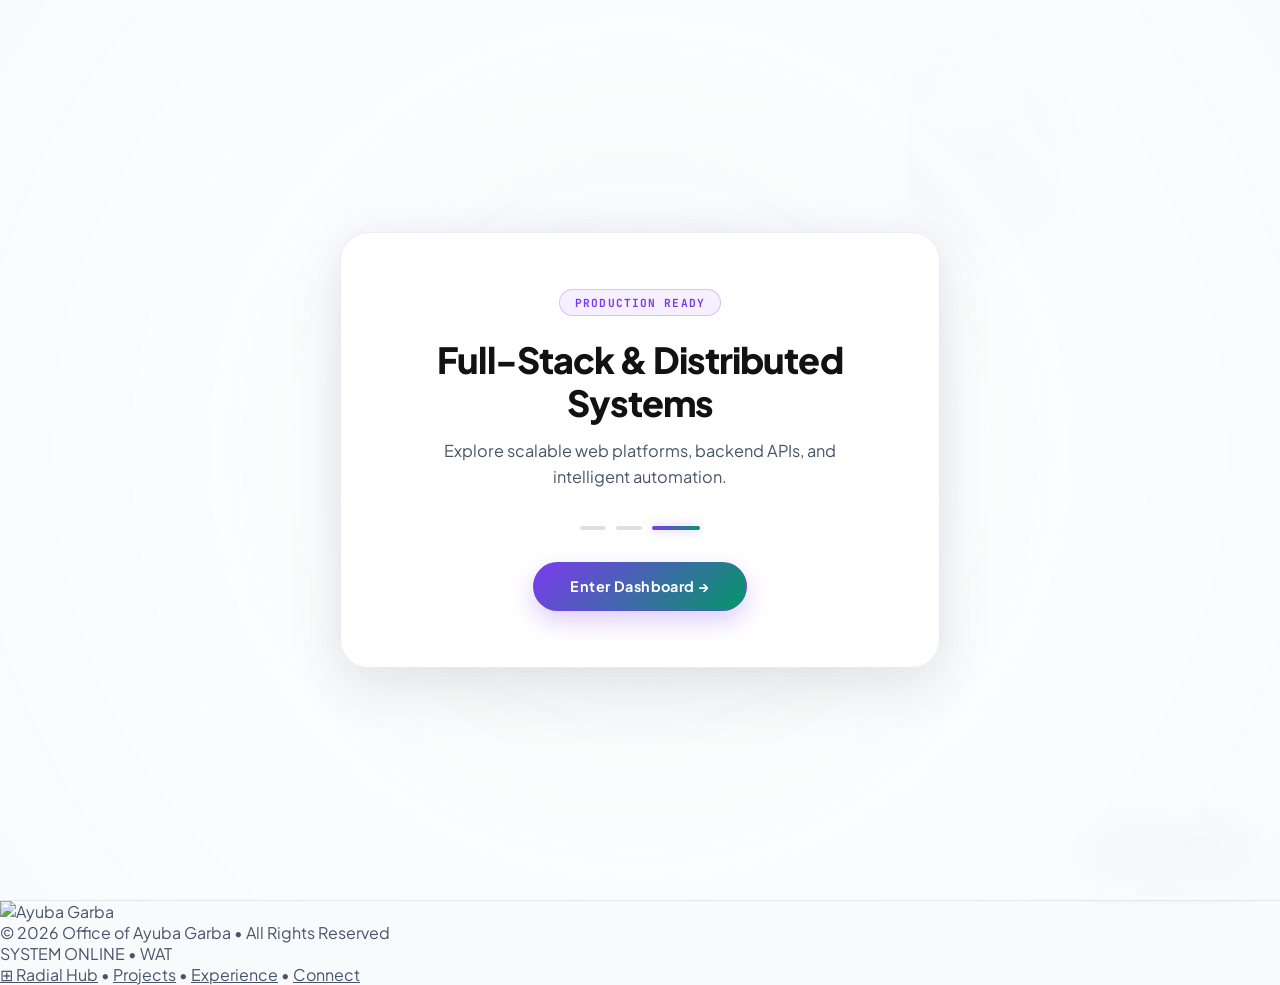
==== commit 84cda837: "refactor(theme): switch to clean white background, charcoal black text, electric purple and emerald " ====
--- a/public/index.html
+++ b/public/index.html
@@ -83,7 +83,7 @@
     <script src="https://assets.calendly.com/assets/external/widget.js" type="text/javascript" async></script>
     <link rel="stylesheet" href="style.css">
 </head>
-<body class="bg-[#060814] text-[#94a3b8] antialiased selection:bg-[#3b82f6] selection:text-white min-h-screen relative font-sans">
+<body class="bg-white text-[#475569] antialiased selection:bg-[#7c3aed] selection:text-white min-h-screen relative font-sans">
 
     <!-- Cinematic Welcome Slideshow Overlay -->
     <div id="intro-slides" class="intro-overlay" role="dialog" aria-label="Welcome Slideshow">
--- a/public/style.css
+++ b/public/style.css
@@ -1,38 +1,42 @@
 /* ==========================================================================
-   OFFICE OF AYUBA GARBA — DEEP-OBSIDIAN ORBITAL SPA DESIGN SYSTEM
-   Palette: Deep Obsidian Night (#060814 to #0a0e27), High-Contrast White (#f8fafc),
-   Muted Slate (#94a3b8 / #64748b)
-   Accents: Experience (Purple #a855f7), Projects (Sky Blue #0ea5e9),
-   About (Emerald #10b981), Stories (Amber #f59e0b), Connect (Rose #f43f5e)
+   OFFICE OF AYUBA GARBA — PRISTINE HIGH-CONTRAST LIGHT MODE DESIGN SYSTEM
+   Palette: Pure White (#ffffff), Charcoal Black (#121212), Slate (#475569 / #64748b)
+   Accents: Electric Purple (#7c3aed / #8b5cf6), Emerald Green (#059669 / #10b981),
+   Sky Blue (#0ea5e9), Amber (#d97706)
    ========================================================================== */
 
 @import url('https://fonts.googleapis.com/css2?family=Plus+Jakarta+Sans:wght@300;400;500;600;700;800&family=JetBrains+Mono:wght@400;500;600;700&display=swap');
 
 :root {
-  /* Obsidian Base Canvas */
-  --bg-deep-obsidian: #060814;
-  --bg-obsidian-night: #0a0e27;
-  --bg-obsidian-card: rgba(15, 23, 42, 0.75);
-  --bg-obsidian-elevated: #111827;
-  --border-glass: rgba(255, 255, 255, 0.08);
-  --border-glass-hover: rgba(255, 255, 255, 0.22);
+  /* Pristine Canvas */
+  --bg-main: #ffffff;
+  --bg-surface: rgba(248, 250, 252, 0.88);
+  --bg-surface-elevated: #ffffff;
+  --border-glass: rgba(0, 0, 0, 0.08);
+  --border-glass-hover: rgba(124, 58, 237, 0.35);
 
   /* Typography */
-  --text-primary: #f8fafc;
-  --text-secondary: #94a3b8;
+  --text-primary: #121212;
+  --text-secondary: #475569;
   --text-muted: #64748b;
 
+  /* Accents: Electric Purple & Emerald Green */
+  --accent-purple: #7c3aed;
+  --accent-purple-glow: rgba(124, 58, 237, 0.22);
+  --accent-emerald: #059669;
+  --accent-emerald-glow: rgba(5, 150, 105, 0.22);
+
   /* Route Specific Accents */
-  --accent-experience: #a855f7;
-  --accent-experience-glow: rgba(168, 85, 247, 0.35);
+  --accent-experience: #7c3aed;
+  --accent-experience-glow: rgba(124, 58, 237, 0.22);
   --accent-projects: #0ea5e9;
-  --accent-projects-glow: rgba(14, 165, 233, 0.35);
-  --accent-about: #10b981;
-  --accent-about-glow: rgba(16, 185, 129, 0.35);
-  --accent-stories: #f59e0b;
-  --accent-stories-glow: rgba(245, 158, 11, 0.35);
-  --accent-connect: #f43f5e;
-  --accent-connect-glow: rgba(244, 63, 94, 0.35);
+  --accent-projects-glow: rgba(14, 165, 233, 0.22);
+  --accent-about: #059669;
+  --accent-about-glow: rgba(5, 150, 105, 0.22);
+  --accent-stories: #d97706;
+  --accent-stories-glow: rgba(217, 119, 6, 0.22);
+  --accent-connect: #7c3aed;
+  --accent-connect-glow: rgba(124, 58, 237, 0.22);
 
   /* Ambient Cursor Tracking */
   --mouse-x: 50vw;
@@ -46,7 +50,7 @@
 
 html {
   scroll-behavior: smooth;
-  background-color: var(--bg-deep-obsidian);
+  background-color: #ffffff;
   color: var(--text-secondary);
   font-family: 'Plus Jakarta Sans', -apple-system, BlinkMacSystemFont, "Segoe UI", Roboto, sans-serif;
   text-rendering: optimizeLegibility;
@@ -58,7 +62,7 @@
   margin: 0;
   padding: 0;
   overflow-x: hidden;
-  background-color: var(--bg-deep-obsidian);
+  background-color: #ffffff;
   min-height: 100vh;
   position: relative;
   color: var(--text-secondary);
@@ -71,7 +75,7 @@
   left: 0;
   width: 100vw;
   height: 100vh;
-  opacity: 0.025;
+  opacity: 0.015;
   pointer-events: none;
   z-index: 99;
   background-image: url("data:image/svg+xml,%3Csvg viewBox='0 0 200 200' xmlns='http://www.w3.org/2000/svg'%3E%3Cfilter id='noiseFilter'%3E%3CfeTurbulence type='fractalNoise' baseFrequency='0.8' numOctaves='3' stitchTiles='stitch'/%3E%3C/filter%3E%3Crect width='100%25' height='100%25' filter='url(%23noiseFilter)'/%3E%3C/svg%3E");
@@ -90,7 +94,7 @@
   position: absolute;
   border-radius: 9999px;
   filter: blur(140px);
-  opacity: 0.22;
+  opacity: 0.12;
   transition: transform 1.2s cubic-bezier(0.16, 1, 0.3, 1), opacity 0.8s ease;
   pointer-events: none;
 }
@@ -100,7 +104,7 @@
   left: 15%;
   width: 650px;
   height: 650px;
-  background: radial-gradient(circle, #3b82f6 0%, transparent 70%);
+  background: radial-gradient(circle, #38bdf8 0%, transparent 70%);
 }
 
 .glow-purple {
@@ -108,7 +112,7 @@
   right: 5%;
   width: 580px;
   height: 580px;
-  background: radial-gradient(circle, #8b5cf6 0%, transparent 70%);
+  background: radial-gradient(circle, #c084fc 0%, transparent 70%);
 }
 
 .glow-pink {
@@ -116,7 +120,7 @@
   left: 10%;
   width: 550px;
   height: 550px;
-  background: radial-gradient(circle, #ec4899 0%, transparent 70%);
+  background: radial-gradient(circle, #34d399 0%, transparent 70%);
 }
 
 .glow-amber {
@@ -124,7 +128,7 @@
   right: 20%;
   width: 500px;
   height: 500px;
-  background: radial-gradient(circle, #f59e0b 0%, transparent 70%);
+  background: radial-gradient(circle, #fde047 0%, transparent 70%);
 }
 
 /* Interactive Ambient Spotlight Cursor */
@@ -133,7 +137,7 @@
   inset: 0;
   pointer-events: none;
   z-index: 1;
-  background: radial-gradient(700px circle at var(--mouse-x) var(--mouse-y), rgba(59, 130, 246, 0.05), transparent 75%);
+  background: radial-gradient(700px circle at var(--mouse-x) var(--mouse-y), rgba(124, 58, 237, 0.04), transparent 75%);
   transition: background 0.04s ease-out;
 }
 
@@ -145,25 +149,25 @@
   left: 50%;
   width: 1px;
   transform: translateX(-50%);
-  background: linear-gradient(180deg, transparent 0%, rgba(255, 255, 255, 0.08) 20%, rgba(255, 255, 255, 0.08) 80%, transparent 100%);
+  background: linear-gradient(180deg, transparent 0%, rgba(0, 0, 0, 0.06) 20%, rgba(0, 0, 0, 0.06) 80%, transparent 100%);
   pointer-events: none;
   z-index: 1;
 }
 
 /* Glassmorphic Panels & Cards */
 .glass-panel {
-  background: var(--bg-obsidian-card);
+  background: var(--bg-surface);
   backdrop-filter: blur(16px);
   -webkit-backdrop-filter: blur(16px);
   border: 1px solid var(--border-glass);
   border-radius: 20px;
-  box-shadow: 0 16px 36px -10px rgba(0, 0, 0, 0.5), 0 0 1px 1px rgba(255, 255, 255, 0.05) inset;
+  box-shadow: 0 10px 30px rgba(0, 0, 0, 0.04), 0 0 1px 1px rgba(255, 255, 255, 0.8) inset;
   transition: transform 0.28s cubic-bezier(0.16, 1, 0.3, 1), border-color 0.28s ease, box-shadow 0.28s ease;
 }
 
 .glass-panel:hover {
   border-color: var(--border-glass-hover);
-  box-shadow: 0 22px 48px -12px rgba(0, 0, 0, 0.65), 0 0 1px 1px rgba(255, 255, 255, 0.1) inset;
+  box-shadow: 0 15px 35px rgba(124, 58, 237, 0.08), 0 0 1px 1px rgba(255, 255, 255, 0.9) inset;
 }
 
 /* SPA View Transitions */
@@ -216,7 +220,7 @@
   transform: translate(-50%, -50%);
   border-radius: 9999px;
   pointer-events: none;
-  border: 1px dashed rgba(255, 255, 255, 0.09);
+  border: 1px dashed rgba(0, 0, 0, 0.08);
   transition: border-color 0.4s ease;
 }
 
@@ -230,7 +234,7 @@
   width: 440px;
   height: 440px;
   border-style: dotted;
-  border-color: rgba(255, 255, 255, 0.06);
+  border-color: rgba(124, 58, 237, 0.16);
   animation: orbitRotateRev 75s linear infinite;
 }
 
@@ -250,20 +254,20 @@
   z-index: 20;
   width: 290px;
   padding: 1.5rem 1.25rem;
-  background: rgba(11, 16, 36, 0.88);
+  background: rgba(255, 255, 255, 0.94);
   backdrop-filter: blur(20px);
   -webkit-backdrop-filter: blur(20px);
-  border: 1px solid rgba(255, 255, 255, 0.12);
+  border: 1px solid rgba(0, 0, 0, 0.08);
   border-radius: 24px;
   text-align: center;
-  box-shadow: 0 25px 50px -12px rgba(0, 0, 0, 0.75), 0 0 30px rgba(59, 130, 246, 0.12);
+  box-shadow: 0 10px 30px rgba(0, 0, 0, 0.06), 0 0 40px rgba(124, 58, 237, 0.06);
   transition: transform 0.4s cubic-bezier(0.16, 1, 0.3, 1), box-shadow 0.4s ease, border-color 0.4s ease;
 }
 
 .orbital-center-card:hover {
   transform: translateY(-4px) scale(1.02);
-  border-color: rgba(255, 255, 255, 0.25);
-  box-shadow: 0 30px 60px -15px rgba(0, 0, 0, 0.85), 0 0 45px rgba(139, 92, 246, 0.2);
+  border-color: rgba(124, 58, 237, 0.35);
+  box-shadow: 0 16px 40px rgba(0, 0, 0, 0.09), 0 0 50px rgba(124, 58, 237, 0.12);
 }
 
 .center-photo-wrap {
@@ -273,8 +277,8 @@
   margin: 0 auto 1.1rem;
   border-radius: 20px;
   padding: 3px;
-  background: linear-gradient(135deg, rgba(255, 255, 255, 0.3) 0%, rgba(59, 130, 246, 0.4) 50%, rgba(168, 85, 247, 0.3) 100%);
-  box-shadow: 0 8px 24px rgba(0, 0, 0, 0.4);
+  background: linear-gradient(135deg, rgba(124, 58, 237, 0.35) 0%, rgba(5, 150, 105, 0.35) 100%);
+  box-shadow: 0 8px 24px rgba(0, 0, 0, 0.08);
 }
 
 .center-photo-inner {
@@ -282,7 +286,7 @@
   height: 100%;
   border-radius: 17px;
   overflow: hidden;
-  background: #060814;
+  background: #f8fafc;
 }
 
 .center-photo-inner img {
@@ -290,43 +294,12 @@
   height: 100%;
   object-fit: cover;
   object-position: center top;
-  filter: contrast(1.05);
+  filter: contrast(1.02);
   transition: transform 0.5s ease;
 }
 
 .orbital-center-card:hover .center-photo-inner img {
   transform: scale(1.06);
-}
-
-/* Status Pip */
-.status-pip {
-  display: inline-flex;
-  align-items: center;
-  gap: 0.45rem;
-  padding: 0.25rem 0.65rem;
-  border-radius: 9999px;
-  background: rgba(16, 185, 129, 0.1);
-  border: 1px solid rgba(16, 185, 129, 0.25);
-  font-size: 10px;
-  font-family: 'JetBrains Mono', monospace;
-  color: #34d399;
-  text-transform: uppercase;
-  letter-spacing: 0.08em;
-  margin-bottom: 0.75rem;
-}
-
-.status-dot {
-  width: 6px;
-  height: 6px;
-  border-radius: 9999px;
-  background-color: #10b981;
-  box-shadow: 0 0 8px #10b981;
-  animation: pulseBeacon 2s cubic-bezier(0.4, 0, 0.6, 1) infinite;
-}
-
-@keyframes pulseBeacon {
-  0%, 100% { opacity: 1; transform: scale(1); }
-  50% { opacity: 0.4; transform: scale(1.2); }
 }
 
 /* Center Card Headings */
@@ -340,11 +313,11 @@
 }
 
 .center-subtitle {
-  font-size: 0.78rem;
+  font-size: 0.8rem;
   color: var(--text-secondary);
   line-height: 1.45;
   margin: 0;
-  font-weight: 400;
+  font-weight: 500;
 }
 
 /* Orbital Orbit Nodes */
@@ -355,15 +328,15 @@
   align-items: center;
   gap: 0.75rem;
   padding: 0.65rem 1rem 0.65rem 0.75rem;
-  background: rgba(15, 23, 42, 0.85);
+  background: rgba(255, 255, 255, 0.95);
   backdrop-filter: blur(16px);
   -webkit-backdrop-filter: blur(16px);
-  border: 1px solid rgba(255, 255, 255, 0.09);
+  border: 1px solid rgba(0, 0, 0, 0.08);
   border-radius: 9999px;
   color: var(--text-primary);
   text-decoration: none;
   cursor: pointer;
-  box-shadow: 0 12px 28px -6px rgba(0, 0, 0, 0.6);
+  box-shadow: 0 10px 25px rgba(0, 0, 0, 0.05);
   transition: all 0.3s cubic-bezier(0.16, 1, 0.3, 1);
 }
 
@@ -374,8 +347,8 @@
   display: flex;
   align-items: center;
   justify-content: center;
-  background: rgba(255, 255, 255, 0.05);
-  border: 1px solid rgba(255, 255, 255, 0.1);
+  background: rgba(0, 0, 0, 0.03);
+  border: 1px solid rgba(0, 0, 0, 0.06);
   transition: all 0.3s ease;
 }
 
@@ -409,9 +382,7 @@
   margin: 0;
 }
 
-/* Individual Node Positions & Theme Glows */
-
-/* Top: Experience (Purple #a855f7) */
+/* Individual Node Themes (Electric Purple, Emerald Green, Sky Blue, Amber) */
 .node-experience {
   top: 32px;
   left: 50%;
@@ -419,18 +390,17 @@
 }
 
 .node-experience:hover {
-  border-color: rgba(168, 85, 247, 0.5);
-  box-shadow: 0 0 30px rgba(168, 85, 247, 0.35), 0 12px 28px rgba(0, 0, 0, 0.7);
+  border-color: rgba(124, 58, 237, 0.5);
+  box-shadow: 0 10px 25px rgba(124, 58, 237, 0.18);
   transform: translateX(-50%) translateY(-4px) scale(1.05);
 }
 
 .node-experience .node-icon-wrap {
-  color: #c084fc;
-  background: rgba(168, 85, 247, 0.12);
-  border-color: rgba(168, 85, 247, 0.3);
-}
-
-/* Left: Projects (Cyan/Sky Blue #0ea5e9) */
+  color: #7c3aed;
+  background: rgba(124, 58, 237, 0.08);
+  border-color: rgba(124, 58, 237, 0.2);
+}
+
 .node-projects {
   top: 50%;
   left: 36px;
@@ -439,17 +409,16 @@
 
 .node-projects:hover {
   border-color: rgba(14, 165, 233, 0.5);
-  box-shadow: 0 0 30px rgba(14, 165, 233, 0.35), 0 12px 28px rgba(0, 0, 0, 0.7);
+  box-shadow: 0 10px 25px rgba(14, 165, 233, 0.18);
   transform: translateY(-50%) translateX(-4px) scale(1.05);
 }
 
 .node-projects .node-icon-wrap {
-  color: #38bdf8;
-  background: rgba(14, 165, 233, 0.12);
-  border-color: rgba(14, 165, 233, 0.3);
-}
-
-/* Right: About (Emerald Green #10b981) */
+  color: #0284c7;
+  background: rgba(14, 165, 233, 0.08);
+  border-color: rgba(14, 165, 233, 0.2);
+}
+
 .node-about {
   top: 50%;
   right: 36px;
@@ -457,51 +426,49 @@
 }
 
 .node-about:hover {
-  border-color: rgba(16, 185, 129, 0.5);
-  box-shadow: 0 0 30px rgba(16, 185, 129, 0.35), 0 12px 28px rgba(0, 0, 0, 0.7);
+  border-color: rgba(5, 150, 105, 0.5);
+  box-shadow: 0 10px 25px rgba(5, 150, 105, 0.18);
   transform: translateY(-50%) translateX(4px) scale(1.05);
 }
 
 .node-about .node-icon-wrap {
-  color: #34d399;
-  background: rgba(16, 185, 129, 0.12);
-  border-color: rgba(16, 185, 129, 0.3);
-}
-
-/* Bottom-Left: Connect (Pink/Rose #f43f5e) */
+  color: #059669;
+  background: rgba(5, 150, 105, 0.08);
+  border-color: rgba(5, 150, 105, 0.2);
+}
+
 .node-connect {
   bottom: 42px;
   left: 140px;
 }
 
 .node-connect:hover {
-  border-color: rgba(244, 63, 94, 0.5);
-  box-shadow: 0 0 30px rgba(244, 63, 94, 0.35), 0 12px 28px rgba(0, 0, 0, 0.7);
+  border-color: rgba(124, 58, 237, 0.5);
+  box-shadow: 0 10px 25px rgba(124, 58, 237, 0.18);
   transform: translateY(-4px) scale(1.05);
 }
 
 .node-connect .node-icon-wrap {
-  color: #fb7185;
-  background: rgba(244, 63, 94, 0.12);
-  border-color: rgba(244, 63, 94, 0.3);
-}
-
-/* Bottom-Right: Stories (Amber #f59e0b) */
+  color: #7c3aed;
+  background: rgba(124, 58, 237, 0.08);
+  border-color: rgba(124, 58, 237, 0.2);
+}
+
 .node-stories {
   bottom: 42px;
   right: 140px;
 }
 
 .node-stories:hover {
-  border-color: rgba(245, 158, 11, 0.5);
-  box-shadow: 0 0 30px rgba(245, 158, 11, 0.35), 0 12px 28px rgba(0, 0, 0, 0.7);
+  border-color: rgba(217, 119, 6, 0.5);
+  box-shadow: 0 10px 25px rgba(217, 119, 6, 0.18);
   transform: translateY(-4px) scale(1.05);
 }
 
 .node-stories .node-icon-wrap {
-  color: #fbbf24;
-  background: rgba(245, 158, 11, 0.12);
-  border-color: rgba(245, 158, 11, 0.3);
+  color: #d97706;
+  background: rgba(217, 119, 6, 0.08);
+  border-color: rgba(217, 119, 6, 0.2);
 }
 
 .orbital-node:hover .node-icon-wrap svg {
@@ -531,13 +498,13 @@
 }
 
 .explore-prompt:hover .explore-text {
-  color: var(--text-primary);
+  color: #121212;
 }
 
 .explore-chevron {
   width: 18px;
   height: 18px;
-  color: #3b82f6;
+  color: #7c3aed;
   animation: bounceDown 1.8s infinite;
 }
 
@@ -568,12 +535,12 @@
   align-items: center;
   justify-content: space-between;
   padding: 0.65rem 1.2rem;
-  background: rgba(10, 14, 39, 0.82);
+  background: rgba(255, 255, 255, 0.92);
   backdrop-filter: blur(20px);
   -webkit-backdrop-filter: blur(20px);
-  border: 1px solid rgba(255, 255, 255, 0.08);
-  border-radius: 9999px;
-  box-shadow: 0 12px 32px rgba(0, 0, 0, 0.55);
+  border: 1px solid rgba(0, 0, 0, 0.08);
+  border-radius: 9999px;
+  box-shadow: 0 8px 24px rgba(0, 0, 0, 0.05);
 }
 
 .nav-brand-home {
@@ -586,21 +553,21 @@
   font-weight: 700;
   padding: 0.4rem 0.8rem;
   border-radius: 9999px;
-  background: rgba(255, 255, 255, 0.04);
-  border: 1px solid rgba(255, 255, 255, 0.08);
+  background: rgba(0, 0, 0, 0.03);
+  border: 1px solid rgba(0, 0, 0, 0.06);
   transition: all 0.25s ease;
 }
 
 .nav-brand-home:hover {
-  background: rgba(255, 255, 255, 0.1);
-  border-color: rgba(255, 255, 255, 0.2);
+  background: rgba(0, 0, 0, 0.06);
+  border-color: rgba(124, 58, 237, 0.3);
   transform: scale(1.03);
 }
 
 .nav-brand-icon {
   width: 16px;
   height: 16px;
-  color: #38bdf8;
+  color: #7c3aed;
 }
 
 .nav-links-wrap {
@@ -629,50 +596,50 @@
 
 .nav-link:hover {
   color: var(--text-primary);
-  background: rgba(255, 255, 255, 0.05);
-}
-
-/* Active Nav Link Styles with corresponding accents */
+  background: rgba(0, 0, 0, 0.04);
+}
+
+/* Active Nav Link Styles with Electric Purple & Emerald Green */
 .nav-link.active[data-route="experience"],
 .nav-link.active-experience {
-  color: #c084fc;
-  background: rgba(168, 85, 247, 0.12);
-  border-color: rgba(168, 85, 247, 0.35);
+  color: #7c3aed;
+  background: rgba(124, 58, 237, 0.08);
+  border-color: rgba(124, 58, 237, 0.25);
 }
 
 .nav-link.active[data-route="projects"],
 .nav-link.active-projects {
-  color: #38bdf8;
-  background: rgba(14, 165, 233, 0.12);
-  border-color: rgba(14, 165, 233, 0.35);
+  color: #0284c7;
+  background: rgba(14, 165, 233, 0.08);
+  border-color: rgba(14, 165, 233, 0.25);
 }
 
 .nav-link.active[data-route="about"],
 .nav-link.active-about {
-  color: #34d399;
-  background: rgba(16, 185, 129, 0.12);
-  border-color: rgba(16, 185, 129, 0.35);
+  color: #059669;
+  background: rgba(5, 150, 105, 0.08);
+  border-color: rgba(5, 150, 105, 0.25);
 }
 
 .nav-link.active[data-route="stories"],
 .nav-link.active-stories {
-  color: #fbbf24;
-  background: rgba(245, 158, 11, 0.12);
-  border-color: rgba(245, 158, 11, 0.35);
+  color: #d97706;
+  background: rgba(217, 119, 6, 0.08);
+  border-color: rgba(217, 119, 6, 0.25);
 }
 
 .nav-link.active[data-route="connect"],
 .nav-link.active-connect {
-  color: #fb7185;
-  background: rgba(244, 63, 94, 0.12);
-  border-color: rgba(244, 63, 94, 0.35);
+  color: #7c3aed;
+  background: rgba(124, 58, 237, 0.08);
+  border-color: rgba(124, 58, 237, 0.25);
 }
 
 /* Mobile Nav Toggle Button */
 .mobile-nav-toggle {
   display: none;
   background: transparent;
-  border: 1px solid rgba(255, 255, 255, 0.12);
+  border: 1px solid rgba(0, 0, 0, 0.12);
   border-radius: 9999px;
   padding: 0.45rem;
   color: var(--text-primary);
@@ -684,7 +651,7 @@
   position: fixed;
   inset: 0;
   top: 4.8rem;
-  background: rgba(6, 8, 20, 0.96);
+  background: rgba(255, 255, 255, 0.98);
   backdrop-filter: blur(24px);
   -webkit-backdrop-filter: blur(24px);
   z-index: 95;
@@ -716,8 +683,8 @@
   justify-content: space-between;
   padding: 1rem 1.25rem;
   border-radius: 16px;
-  background: rgba(15, 23, 42, 0.6);
-  border: 1px solid rgba(255, 255, 255, 0.08);
+  background: #f8fafc;
+  border: 1px solid rgba(0, 0, 0, 0.08);
   color: var(--text-primary);
   text-decoration: none;
   font-size: 1.15rem;
@@ -726,8 +693,8 @@
 }
 
 .mobile-nav-item:hover {
-  background: rgba(255, 255, 255, 0.08);
-  border-color: rgba(255, 255, 255, 0.18);
+  background: rgba(124, 58, 237, 0.06);
+  border-color: rgba(124, 58, 237, 0.2);
 }
 
 /* Floating Action Button (FAB) */
@@ -741,20 +708,20 @@
   gap: 0.5rem;
   padding: 0.75rem 1.15rem;
   border-radius: 9999px;
-  background: linear-gradient(135deg, #2563eb 0%, #7c3aed 100%);
-  border: 1px solid rgba(255, 255, 255, 0.2);
+  background: linear-gradient(135deg, #7c3aed 0%, #059669 100%);
+  border: 1px solid rgba(255, 255, 255, 0.3);
   color: #ffffff;
   font-size: 0.82rem;
   font-weight: 700;
   letter-spacing: 0.02em;
-  box-shadow: 0 10px 25px rgba(37, 99, 235, 0.4);
+  box-shadow: 0 10px 25px rgba(124, 58, 237, 0.35);
   cursor: pointer;
   transition: all 0.3s cubic-bezier(0.16, 1, 0.3, 1);
 }
 
 .fab-trigger:hover {
   transform: translateY(-3px) scale(1.04);
-  box-shadow: 0 15px 35px rgba(124, 58, 237, 0.55);
+  box-shadow: 0 15px 35px rgba(5, 150, 105, 0.45);
 }
 
 .fab-trigger svg {
@@ -790,33 +757,33 @@
 }
 
 .badge-purple {
-  background: rgba(168, 85, 247, 0.12);
-  border: 1px solid rgba(168, 85, 247, 0.3);
-  color: #c084fc;
+  background: rgba(124, 58, 237, 0.08);
+  border: 1px solid rgba(124, 58, 237, 0.25);
+  color: #7c3aed;
 }
 
 .badge-blue {
-  background: rgba(14, 165, 233, 0.12);
-  border: 1px solid rgba(14, 165, 233, 0.3);
-  color: #38bdf8;
+  background: rgba(14, 165, 233, 0.08);
+  border: 1px solid rgba(14, 165, 233, 0.25);
+  color: #0284c7;
 }
 
 .badge-emerald {
-  background: rgba(16, 185, 129, 0.12);
-  border: 1px solid rgba(16, 185, 129, 0.3);
-  color: #34d399;
+  background: rgba(5, 150, 105, 0.08);
+  border: 1px solid rgba(5, 150, 105, 0.25);
+  color: #059669;
 }
 
 .badge-amber {
-  background: rgba(245, 158, 11, 0.12);
-  border: 1px solid rgba(245, 158, 11, 0.3);
-  color: #fbbf24;
+  background: rgba(217, 119, 6, 0.08);
+  border: 1px solid rgba(217, 119, 6, 0.25);
+  color: #d97706;
 }
 
 .badge-rose {
-  background: rgba(244, 63, 94, 0.12);
-  border: 1px solid rgba(244, 63, 94, 0.3);
-  color: #fb7185;
+  background: rgba(124, 58, 237, 0.08);
+  border: 1px solid rgba(124, 58, 237, 0.25);
+  color: #7c3aed;
 }
 
 .view-title {
@@ -834,7 +801,7 @@
   line-height: 1.6;
   max-width: 680px;
   margin: 0;
-  font-weight: 300;
+  font-weight: 400;
 }
 
 /* Experience Split Layout */
@@ -849,7 +816,7 @@
 .timeline-track {
   position: relative;
   padding-left: 2rem;
-  border-left: 1px solid rgba(168, 85, 247, 0.25);
+  border-left: 2px solid rgba(124, 58, 237, 0.2);
   display: flex;
   flex-direction: column;
   gap: 2.25rem;
@@ -862,14 +829,17 @@
   width: 14px;
   height: 14px;
   border-radius: 9999px;
-  background: var(--bg-deep-obsidian);
-  border: 2px solid #c084fc;
-  box-shadow: 0 0 10px rgba(168, 85, 247, 0.5);
+  background: #ffffff;
+  border: 2px solid #7c3aed;
+  box-shadow: 0 0 10px rgba(124, 58, 237, 0.35);
 }
 
 .timeline-card {
   padding: 1.75rem;
   position: relative;
+  background: #ffffff;
+  border: 1px solid rgba(0, 0, 0, 0.08);
+  box-shadow: 0 8px 24px rgba(0, 0, 0, 0.04);
 }
 
 .timeline-header {
@@ -890,7 +860,7 @@
 
 .company-name {
   font-size: 0.95rem;
-  color: #c084fc;
+  color: #7c3aed;
   font-weight: 600;
   margin: 0.2rem 0 0.5rem;
 }
@@ -900,8 +870,8 @@
   font-size: 0.72rem;
   padding: 0.25rem 0.65rem;
   border-radius: 9999px;
-  background: rgba(255, 255, 255, 0.05);
-  border: 1px solid rgba(255, 255, 255, 0.1);
+  background: rgba(0, 0, 0, 0.03);
+  border: 1px solid rgba(0, 0, 0, 0.08);
   color: var(--text-secondary);
 }
 
@@ -919,7 +889,7 @@
   gap: 0.4rem;
   background: none;
   border: none;
-  color: #c084fc;
+  color: #7c3aed;
   font-size: 0.84rem;
   font-weight: 600;
   cursor: pointer;
@@ -928,7 +898,7 @@
 }
 
 .read-more-trigger:hover {
-  color: #f8fafc;
+  color: #059669;
   transform: translateX(3px);
 }
 
@@ -936,7 +906,7 @@
   display: none;
   margin-top: 1.25rem;
   padding-top: 1.25rem;
-  border-top: 1px solid rgba(255, 255, 255, 0.08);
+  border-top: 1px solid rgba(0, 0, 0, 0.08);
 }
 
 .timeline-expanded-content.open {
@@ -947,7 +917,7 @@
 .deliverables-list {
   margin: 0 0 1rem;
   padding-left: 1.25rem;
-  color: var(--text-secondary);
+  color: #334155;
   font-size: 0.86rem;
   line-height: 1.65;
 }
@@ -967,9 +937,14 @@
   font-size: 0.68rem;
   padding: 0.2rem 0.55rem;
   border-radius: 6px;
-  background: rgba(255, 255, 255, 0.04);
-  border: 1px solid rgba(255, 255, 255, 0.08);
-  color: #cbd5e1;
+  background: #ffffff;
+  border: 1px solid rgba(0, 0, 0, 0.08);
+  color: #475569;
+}
+
+.tech-pill:hover {
+  border-color: #7c3aed;
+  color: #7c3aed;
 }
 
 /* Sticky Right Column Card */
@@ -978,6 +953,9 @@
   top: 6rem;
   padding: 2rem;
   text-align: center;
+  background: #ffffff;
+  border: 1px solid rgba(0, 0, 0, 0.08);
+  box-shadow: 0 10px 30px rgba(0, 0, 0, 0.04);
 }
 
 .sticky-photo-frame {
@@ -986,8 +964,8 @@
   border-radius: 24px;
   overflow: hidden;
   margin: 0 auto 1.5rem;
-  border: 2px solid rgba(168, 85, 247, 0.3);
-  box-shadow: 0 12px 32px rgba(168, 85, 247, 0.2);
+  border: 2px solid rgba(124, 58, 237, 0.3);
+  box-shadow: 0 12px 32px rgba(124, 58, 237, 0.15);
 }
 
 .sticky-photo-frame img {
@@ -1008,8 +986,8 @@
 .metric-box {
   padding: 0.85rem;
   border-radius: 12px;
-  background: rgba(255, 255, 255, 0.03);
-  border: 1px solid rgba(255, 255, 255, 0.06);
+  background: #f8fafc;
+  border: 1px solid rgba(0, 0, 0, 0.06);
 }
 
 .metric-num {
@@ -1038,8 +1016,8 @@
 }
 
 .filter-btn {
-  background: rgba(15, 23, 42, 0.6);
-  border: 1px solid rgba(255, 255, 255, 0.08);
+  background: #f1f5f9;
+  border: 1px solid rgba(0, 0, 0, 0.06);
   color: var(--text-secondary);
   padding: 0.45rem 1rem;
   border-radius: 9999px;
@@ -1051,9 +1029,9 @@
 
 .filter-btn:hover,
 .filter-btn.active {
-  background: rgba(14, 165, 233, 0.15);
-  border-color: rgba(14, 165, 233, 0.4);
-  color: #38bdf8;
+  background: #7c3aed;
+  border-color: #7c3aed;
+  color: #ffffff;
 }
 
 .projects-grid {
@@ -1068,13 +1046,21 @@
   justify-content: space-between;
   overflow: hidden;
   border-radius: 20px;
+  background: #ffffff;
+  border: 1px solid rgba(0, 0, 0, 0.08);
+  box-shadow: 0 8px 24px rgba(0, 0, 0, 0.04);
+}
+
+.project-card:hover {
+  border-color: #7c3aed;
+  box-shadow: 0 16px 36px rgba(124, 58, 237, 0.12);
 }
 
 .project-cover-wrap {
   position: relative;
   aspect-ratio: 16 / 10;
   overflow: hidden;
-  border-bottom: 1px solid rgba(255, 255, 255, 0.08);
+  border-bottom: 1px solid rgba(0, 0, 0, 0.06);
 }
 
 .project-cover-wrap img {
@@ -1105,7 +1091,7 @@
 .project-domain {
   font-family: 'JetBrains Mono', monospace;
   font-size: 0.68rem;
-  color: #38bdf8;
+  color: #7c3aed;
   text-transform: uppercase;
   letter-spacing: 0.06em;
   margin-bottom: 0.4rem;
@@ -1129,7 +1115,7 @@
 
 .project-footer {
   padding: 1.2rem 1.5rem;
-  border-top: 1px solid rgba(255, 255, 255, 0.08);
+  border-top: 1px solid rgba(0, 0, 0, 0.06);
   display: flex;
   align-items: center;
   justify-content: space-between;
@@ -1142,7 +1128,7 @@
   gap: 0.35rem;
   background: transparent;
   border: none;
-  color: #38bdf8;
+  color: #7c3aed;
   font-size: 0.84rem;
   font-weight: 600;
   cursor: pointer;
@@ -1152,7 +1138,7 @@
 }
 
 .btn-project-cta:hover {
-  color: #ffffff;
+  color: #059669;
   transform: translateX(3px);
 }
 
@@ -1171,6 +1157,9 @@
   display: flex;
   flex-direction: column;
   justify-content: space-between;
+  background: #ffffff;
+  border: 1px solid rgba(0, 0, 0, 0.08);
+  box-shadow: 0 8px 24px rgba(0, 0, 0, 0.04);
 }
 
 .bento-card-large {
@@ -1185,9 +1174,9 @@
   align-items: center;
   justify-content: center;
   margin-bottom: 1.25rem;
-  background: rgba(16, 185, 129, 0.12);
-  border: 1px solid rgba(16, 185, 129, 0.3);
-  color: #34d399;
+  background: rgba(5, 150, 105, 0.1);
+  border: 1px solid rgba(5, 150, 105, 0.25);
+  color: #059669;
 }
 
 /* Credentials Grid */
@@ -1201,12 +1190,15 @@
 .cert-card {
   padding: 1.5rem;
   cursor: pointer;
+  background: #ffffff;
+  border: 1px solid rgba(0, 0, 0, 0.08);
+  box-shadow: 0 6px 20px rgba(0, 0, 0, 0.03);
   transition: all 0.3s ease;
 }
 
 .cert-card:hover {
-  border-color: rgba(16, 185, 129, 0.4);
-  box-shadow: 0 0 25px rgba(16, 185, 129, 0.2);
+  border-color: #059669;
+  box-shadow: 0 10px 25px rgba(5, 150, 105, 0.15);
 }
 
 .cert-thumb {
@@ -1214,7 +1206,7 @@
   border-radius: 12px;
   overflow: hidden;
   margin-bottom: 1.2rem;
-  border: 1px solid rgba(255, 255, 255, 0.08);
+  border: 1px solid rgba(0, 0, 0, 0.06);
 }
 
 .cert-thumb img {
@@ -1229,7 +1221,7 @@
 .stories-subtabs {
   display: flex;
   gap: 0.5rem;
-  border-bottom: 1px solid rgba(255, 255, 255, 0.08);
+  border-bottom: 1px solid rgba(0, 0, 0, 0.08);
   padding-bottom: 1rem;
   margin-bottom: 2.5rem;
 }
@@ -1247,9 +1239,9 @@
 }
 
 .stories-tab-btn.active {
-  background: rgba(245, 158, 11, 0.15);
-  color: #fbbf24;
-  border: 1px solid rgba(245, 158, 11, 0.35);
+  background: #d97706;
+  color: #ffffff;
+  border: 1px solid rgba(217, 119, 6, 0.35);
 }
 
 .series-container {
@@ -1261,6 +1253,9 @@
 .series-block {
   padding: 2.25rem;
   border-radius: 24px;
+  background: #ffffff;
+  border: 1px solid rgba(0, 0, 0, 0.08);
+  box-shadow: 0 8px 24px rgba(0, 0, 0, 0.04);
 }
 
 .series-header {
@@ -1276,8 +1271,8 @@
 .episode-card {
   padding: 1.4rem;
   border-radius: 16px;
-  background: rgba(11, 15, 34, 0.7);
-  border: 1px solid rgba(255, 255, 255, 0.06);
+  background: #f8fafc;
+  border: 1px solid rgba(0, 0, 0, 0.06);
   cursor: pointer;
   transition: all 0.25s ease;
   display: flex;
@@ -1286,16 +1281,16 @@
 }
 
 .episode-card:hover {
-  border-color: rgba(245, 158, 11, 0.4);
-  background: rgba(15, 20, 45, 0.9);
+  border-color: #d97706;
+  background: #ffffff;
   transform: translateY(-3px);
-  box-shadow: 0 10px 25px rgba(245, 158, 11, 0.15);
+  box-shadow: 0 10px 25px rgba(217, 119, 6, 0.12);
 }
 
 .ep-number {
   font-family: 'JetBrains Mono', monospace;
   font-size: 0.7rem;
-  color: #fbbf24;
+  color: #d97706;
   text-transform: uppercase;
   margin-bottom: 0.5rem;
 }
@@ -1329,7 +1324,7 @@
 .reader-header {
   margin-bottom: 2.5rem;
   padding-bottom: 1.5rem;
-  border-bottom: 1px solid rgba(255, 255, 255, 0.08);
+  border-bottom: 1px solid rgba(0, 0, 0, 0.08);
 }
 
 .back-to-stories-btn {
@@ -1337,7 +1332,7 @@
   align-items: center;
   gap: 0.5rem;
   background: none;
-  border: 1px solid rgba(255, 255, 255, 0.1);
+  border: 1px solid rgba(0, 0, 0, 0.1);
   color: var(--text-secondary);
   font-size: 0.82rem;
   font-weight: 600;
@@ -1350,19 +1345,19 @@
 
 .back-to-stories-btn:hover {
   color: var(--text-primary);
-  border-color: rgba(245, 158, 11, 0.4);
-  background: rgba(245, 158, 11, 0.1);
+  border-color: #d97706;
+  background: rgba(217, 119, 6, 0.06);
 }
 
 .article-prose {
-  color: #cbd5e1;
+  color: #334155;
   font-size: 1.05rem;
   line-height: 1.8;
   max-width: 760px;
 }
 
 .article-prose h2 {
-  color: #f8fafc;
+  color: #121212;
   font-size: 1.6rem;
   font-weight: 700;
   margin: 2.5rem 0 1rem;
@@ -1375,10 +1370,10 @@
 .article-callout {
   padding: 1.5rem;
   border-radius: 16px;
-  background: rgba(245, 158, 11, 0.08);
-  border-left: 4px solid #f59e0b;
+  background: rgba(217, 119, 6, 0.06);
+  border-left: 4px solid #d97706;
   margin: 2rem 0;
-  color: #fef3c7;
+  color: #92400e;
 }
 
 /* ==========================================================================
@@ -1398,13 +1393,13 @@
   justify-content: space-between;
   margin-bottom: 1.75rem;
   border-radius: 20px;
-  background: linear-gradient(135deg, rgba(15, 23, 42, 0.9) 0%, rgba(30, 41, 59, 0.75) 100%);
-  border: 1px solid rgba(244, 63, 94, 0.3);
-  box-shadow: 0 10px 30px rgba(244, 63, 94, 0.1);
+  background: #ffffff;
+  border: 1px solid rgba(0, 119, 181, 0.25);
+  box-shadow: 0 10px 30px rgba(0, 119, 181, 0.06);
 }
 
 .linkedin-direct-card:hover {
-  border-color: rgba(244, 63, 94, 0.5);
+  border-color: rgba(0, 119, 181, 0.5);
 }
 
 .form-group {
@@ -1427,8 +1422,8 @@
   width: 100%;
   padding: 0.85rem 1.15rem;
   border-radius: 12px;
-  background: rgba(8, 11, 24, 0.85);
-  border: 1px solid rgba(255, 255, 255, 0.1);
+  background: #ffffff;
+  border: 1px solid rgba(0, 0, 0, 0.12);
   color: var(--text-primary);
   font-family: 'Plus Jakarta Sans', sans-serif;
   font-size: 0.92rem;
@@ -1439,16 +1434,16 @@
 .form-textarea:focus,
 .form-select:focus {
   outline: none;
-  border-color: #f43f5e;
-  box-shadow: 0 0 16px rgba(244, 63, 94, 0.25);
-  background: rgba(12, 17, 36, 0.95);
+  border-color: #7c3aed;
+  box-shadow: 0 0 12px rgba(124, 58, 237, 0.2);
+  background: #ffffff;
 }
 
 .btn-primary-glow {
   width: 100%;
   padding: 1rem 1.5rem;
   border-radius: 14px;
-  background: linear-gradient(135deg, #f43f5e 0%, #e11d48 100%);
+  background: linear-gradient(135deg, #7c3aed 0%, #059669 100%);
   border: 1px solid rgba(255, 255, 255, 0.2);
   color: #ffffff;
   font-size: 0.92rem;
@@ -1456,20 +1451,20 @@
   letter-spacing: 0.04em;
   text-transform: uppercase;
   cursor: pointer;
-  box-shadow: 0 10px 25px rgba(244, 63, 94, 0.35);
+  box-shadow: 0 10px 25px rgba(124, 58, 237, 0.25);
   transition: all 0.3s cubic-bezier(0.16, 1, 0.3, 1);
 }
 
 .btn-primary-glow:hover {
   transform: translateY(-2px);
-  box-shadow: 0 15px 35px rgba(244, 63, 94, 0.5);
+  box-shadow: 0 15px 35px rgba(5, 150, 105, 0.35);
 }
 
 /* 3D Glass HUD Flash Card */
 .hud-flash-card {
-  background: rgba(12, 18, 38, 0.95);
-  border: 1px solid rgba(16, 185, 129, 0.4);
-  box-shadow: 0 20px 45px rgba(16, 185, 129, 0.15);
+  background: #ffffff;
+  border: 1px solid rgba(5, 150, 105, 0.3);
+  box-shadow: 0 20px 45px rgba(5, 150, 105, 0.1);
   border-radius: 20px;
   padding: 2rem;
   text-align: left;
@@ -1482,7 +1477,7 @@
   position: fixed;
   inset: 0;
   z-index: 200;
-  background: rgba(3, 5, 15, 0.88);
+  background: rgba(18, 18, 18, 0.45);
   backdrop-filter: blur(16px);
   -webkit-backdrop-filter: blur(16px);
   display: none;
@@ -1497,23 +1492,24 @@
 }
 
 .modal-container {
-  background: rgba(10, 14, 34, 0.95);
-  border: 1px solid rgba(255, 255, 255, 0.14);
+  background: #ffffff;
+  border: 1px solid rgba(0, 0, 0, 0.1);
   border-radius: 24px;
   width: 100%;
   max-width: 860px;
   max-height: 90vh;
   overflow-y: auto;
-  box-shadow: 0 25px 60px rgba(0, 0, 0, 0.8);
+  box-shadow: 0 25px 60px rgba(0, 0, 0, 0.18);
   position: relative;
+  color: var(--text-primary);
 }
 
 .modal-close-btn {
   position: absolute;
   top: 1.25rem;
   right: 1.25rem;
-  background: rgba(255, 255, 255, 0.06);
-  border: 1px solid rgba(255, 255, 255, 0.12);
+  background: rgba(0, 0, 0, 0.05);
+  border: 1px solid rgba(0, 0, 0, 0.1);
   color: var(--text-secondary);
   border-radius: 9999px;
   width: 36px;
@@ -1527,8 +1523,8 @@
 }
 
 .modal-close-btn:hover {
-  color: #ffffff;
-  background: rgba(255, 255, 255, 0.15);
+  color: #121212;
+  background: rgba(0, 0, 0, 0.1);
 }
 
 /* Toast Notification */
@@ -1542,13 +1538,13 @@
   align-items: center;
   gap: 0.65rem;
   padding: 0.75rem 1.4rem;
-  background: rgba(15, 23, 42, 0.95);
+  background: #121212;
   border: 1px solid rgba(255, 255, 255, 0.15);
   border-radius: 9999px;
-  color: #f8fafc;
+  color: #ffffff;
   font-size: 0.86rem;
   font-weight: 500;
-  box-shadow: 0 15px 35px rgba(0, 0, 0, 0.6);
+  box-shadow: 0 15px 35px rgba(0, 0, 0, 0.2);
   opacity: 0;
   pointer-events: none;
   transition: all 0.3s cubic-bezier(0.16, 1, 0.3, 1);
@@ -1557,6 +1553,227 @@
 .glass-toast.show {
   opacity: 1;
   transform: translateX(-50%) translateY(0);
+}
+
+/* ==========================================================================
+   CINEMATIC WELCOME SLIDESHOW OVERLAY (#intro-slides)
+   ========================================================================== */
+.intro-overlay {
+  position: fixed;
+  inset: 0;
+  z-index: 999;
+  display: flex;
+  align-items: center;
+  justify-content: center;
+  background: radial-gradient(circle at center, rgba(255, 255, 255, 0.94) 0%, rgba(248, 250, 252, 0.98) 100%);
+  backdrop-filter: blur(24px);
+  -webkit-backdrop-filter: blur(24px);
+  padding: 1.5rem;
+  opacity: 1;
+  visibility: visible;
+  transition: opacity 0.8s cubic-bezier(0.16, 1, 0.3, 1), visibility 0.8s ease, transform 0.8s cubic-bezier(0.16, 1, 0.3, 1);
+}
+
+.intro-overlay.dismissed {
+  opacity: 0;
+  visibility: hidden;
+  pointer-events: none;
+  transform: scale(1.05);
+}
+
+.slideshow-glow-backdrop {
+  position: absolute;
+  width: 520px;
+  height: 520px;
+  border-radius: 50%;
+  filter: blur(120px);
+  pointer-events: none;
+  opacity: 0.25;
+  background: radial-gradient(circle, rgba(124, 58, 237, 0.35) 0%, rgba(5, 150, 105, 0.25) 50%, transparent 80%);
+  animation: pulseBeacon 6s ease-in-out infinite;
+}
+
+.slideshow-container {
+  position: relative;
+  z-index: 2;
+  width: 100%;
+  max-width: 600px;
+  padding: 3.5rem 2.5rem;
+  text-align: center;
+  border-radius: 28px;
+  background: rgba(255, 255, 255, 0.95);
+  backdrop-filter: blur(24px);
+  -webkit-backdrop-filter: blur(24px);
+  border: 1px solid rgba(0, 0, 0, 0.08);
+  box-shadow: 0 25px 60px rgba(0, 0, 0, 0.08), 0 0 40px rgba(124, 58, 237, 0.06);
+  animation: introPop 0.8s cubic-bezier(0.16, 1, 0.3, 1);
+}
+
+@keyframes introPop {
+  from {
+    opacity: 0;
+    transform: scale(0.94) translateY(12px);
+  }
+  to {
+    opacity: 1;
+    transform: scale(1) translateY(0);
+  }
+}
+
+.intro-slide {
+  display: none;
+  opacity: 0;
+  transform: translateY(12px);
+  transition: opacity 0.45s ease, transform 0.45s cubic-bezier(0.16, 1, 0.3, 1);
+}
+
+.intro-slide.active {
+  display: block;
+  opacity: 1;
+  transform: translateY(0);
+}
+
+.slide-badge {
+  display: inline-block;
+  font-family: 'JetBrains Mono', monospace;
+  font-size: 0.7rem;
+  font-weight: 700;
+  color: #7c3aed;
+  background: rgba(124, 58, 237, 0.08);
+  border: 1px solid rgba(124, 58, 237, 0.25);
+  padding: 0.35rem 0.95rem;
+  border-radius: 9999px;
+  letter-spacing: 0.1em;
+  text-transform: uppercase;
+  margin-bottom: 1.35rem;
+}
+
+.slide-title {
+  font-size: 2.25rem;
+  font-weight: 800;
+  color: #121212;
+  margin: 0 0 0.85rem;
+  letter-spacing: -0.025em;
+  line-height: 1.2;
+}
+
+.slide-subtitle {
+  font-size: 1.02rem;
+  color: #475569;
+  line-height: 1.6;
+  margin: 0 auto 2.25rem;
+  max-width: 460px;
+}
+
+.slide-subtitle strong {
+  color: #121212;
+  font-weight: 700;
+}
+
+.slide-indicators {
+  display: flex;
+  justify-content: center;
+  align-items: center;
+  gap: 0.65rem;
+  margin-bottom: 2rem;
+}
+
+.slide-indicators .indicator {
+  width: 26px;
+  height: 4px;
+  border-radius: 9999px;
+  background: rgba(0, 0, 0, 0.12);
+  cursor: pointer;
+  transition: all 0.35s cubic-bezier(0.16, 1, 0.3, 1);
+}
+
+.slide-indicators .indicator.active {
+  width: 48px;
+  background: linear-gradient(90deg, #7c3aed, #059669);
+  box-shadow: 0 0 12px rgba(124, 58, 237, 0.35);
+}
+
+.btn-enter-dashboard {
+  display: inline-flex;
+  align-items: center;
+  justify-content: center;
+  gap: 0.5rem;
+  padding: 0.9rem 2.25rem;
+  border-radius: 9999px;
+  background: linear-gradient(135deg, #7c3aed 0%, #059669 100%);
+  border: 1px solid rgba(124, 58, 237, 0.3);
+  color: #ffffff;
+  font-family: 'Plus Jakarta Sans', sans-serif;
+  font-size: 0.9rem;
+  font-weight: 700;
+  letter-spacing: 0.03em;
+  cursor: pointer;
+  transition: all 0.3s cubic-bezier(0.16, 1, 0.3, 1);
+  box-shadow: 0 10px 25px rgba(124, 58, 237, 0.25);
+}
+
+.btn-enter-dashboard:hover {
+  transform: translateY(-2px);
+  box-shadow: 0 15px 35px rgba(5, 150, 105, 0.35);
+}
+
+.btn-enter-dashboard:active {
+  transform: translateY(0);
+}
+
+/* ==========================================================================
+   HIGH-CONTRAST LIGHT MODE TYPOGRAPHIC & ELEMENT OVERRIDES
+   ========================================================================== */
+h1, h2, h3, h4, h5, h6,
+.text-white {
+  color: #121212 !important;
+}
+
+.btn-primary-glow,
+.btn-enter-dashboard,
+.fab-trigger,
+.filter-btn.active,
+.stories-tab-btn.active,
+.glass-toast,
+.glass-toast span,
+.bg-gradient-to-r,
+.bg-gradient-to-r span,
+[class*="bg-gradient-to-r"] {
+  color: #ffffff !important;
+}
+
+.text-slate-300,
+.text-slate-400,
+.text-neutral-300,
+.text-neutral-400 {
+  color: #475569 !important;
+}
+
+.text-slate-500 {
+  color: #64748b !important;
+}
+
+.border-white\/10,
+.border-white\/\[0\.08\],
+.border-white\/15,
+.border-white\/20,
+.border-white\/30 {
+  border-color: rgba(0, 0, 0, 0.08) !important;
+}
+
+.bg-white\/5,
+.bg-white\/10,
+.bg-\[\#0b0d13\],
+.bg-\[\#0e1017\],
+.bg-\[\#12151e\],
+.bg-\[\#0a0c10\],
+.bg-\[\#07080a\] {
+  background-color: #f8fafc !important;
+}
+
+footer {
+  background-color: #f8fafc !important;
+  border-top: 1px solid rgba(0, 0, 0, 0.08) !important;
 }
 
 /* ==========================================================================
@@ -1638,178 +1855,6 @@
   }
 }
 
-@keyframes fadeIn {
-  from { opacity: 0; transform: translateY(6px); }
-  to { opacity: 1; transform: translateY(0); }
-}
-
-/* ==========================================================================
-   CINEMATIC WELCOME SLIDESHOW OVERLAY (#intro-slides)
-   ========================================================================== */
-.intro-overlay {
-  position: fixed;
-  inset: 0;
-  z-index: 999;
-  display: flex;
-  align-items: center;
-  justify-content: center;
-  background: radial-gradient(circle at center, rgba(10, 14, 39, 0.96) 0%, rgba(6, 8, 20, 0.99) 100%);
-  backdrop-filter: blur(24px);
-  -webkit-backdrop-filter: blur(24px);
-  padding: 1.5rem;
-  opacity: 1;
-  visibility: visible;
-  transition: opacity 0.8s cubic-bezier(0.16, 1, 0.3, 1), visibility 0.8s ease, transform 0.8s cubic-bezier(0.16, 1, 0.3, 1);
-}
-
-.intro-overlay.dismissed {
-  opacity: 0;
-  visibility: hidden;
-  pointer-events: none;
-  transform: scale(1.05);
-}
-
-.slideshow-glow-backdrop {
-  position: absolute;
-  width: 520px;
-  height: 520px;
-  border-radius: 50%;
-  filter: blur(120px);
-  pointer-events: none;
-  opacity: 0.45;
-  background: radial-gradient(circle, #3b82f6 0%, #8b5cf6 50%, #ec4899 80%, transparent 100%);
-  animation: pulseBeacon 6s ease-in-out infinite;
-}
-
-.slideshow-container {
-  position: relative;
-  z-index: 2;
-  width: 100%;
-  max-width: 600px;
-  padding: 3.5rem 2.5rem;
-  text-align: center;
-  border-radius: 28px;
-  background: rgba(15, 23, 42, 0.75);
-  backdrop-filter: blur(24px);
-  -webkit-backdrop-filter: blur(24px);
-  border: 1px solid rgba(255, 255, 255, 0.12);
-  box-shadow: 0 30px 70px rgba(0, 0, 0, 0.8), inset 0 1px 0 rgba(255, 255, 255, 0.18);
-  animation: introPop 0.8s cubic-bezier(0.16, 1, 0.3, 1);
-}
-
-@keyframes introPop {
-  from {
-    opacity: 0;
-    transform: scale(0.94) translateY(12px);
-  }
-  to {
-    opacity: 1;
-    transform: scale(1) translateY(0);
-  }
-}
-
-.intro-slide {
-  display: none;
-  opacity: 0;
-  transform: translateY(12px);
-  transition: opacity 0.45s ease, transform 0.45s cubic-bezier(0.16, 1, 0.3, 1);
-}
-
-.intro-slide.active {
-  display: block;
-  opacity: 1;
-  transform: translateY(0);
-}
-
-.slide-badge {
-  display: inline-block;
-  font-family: 'JetBrains Mono', monospace;
-  font-size: 0.7rem;
-  font-weight: 700;
-  color: #38bdf8;
-  background: rgba(14, 165, 233, 0.12);
-  border: 1px solid rgba(56, 189, 248, 0.3);
-  padding: 0.35rem 0.95rem;
-  border-radius: 9999px;
-  letter-spacing: 0.1em;
-  text-transform: uppercase;
-  margin-bottom: 1.35rem;
-}
-
-.slide-title {
-  font-size: 2.25rem;
-  font-weight: 800;
-  color: #f8fafc;
-  margin: 0 0 0.85rem;
-  letter-spacing: -0.025em;
-  line-height: 1.2;
-}
-
-.slide-subtitle {
-  font-size: 1.02rem;
-  color: #94a3b8;
-  line-height: 1.6;
-  margin: 0 auto 2.25rem;
-  max-width: 460px;
-}
-
-.slide-subtitle strong {
-  color: #ffffff;
-  font-weight: 600;
-}
-
-.slide-indicators {
-  display: flex;
-  justify-content: center;
-  align-items: center;
-  gap: 0.65rem;
-  margin-bottom: 2rem;
-}
-
-.slide-indicators .indicator {
-  width: 26px;
-  height: 4px;
-  border-radius: 9999px;
-  background: rgba(255, 255, 255, 0.2);
-  cursor: pointer;
-  transition: all 0.35s cubic-bezier(0.16, 1, 0.3, 1);
-}
-
-.slide-indicators .indicator.active {
-  width: 48px;
-  background: linear-gradient(90deg, #38bdf8, #818cf8);
-  box-shadow: 0 0 14px rgba(56, 189, 248, 0.55);
-}
-
-.btn-enter-dashboard {
-  display: inline-flex;
-  align-items: center;
-  justify-content: center;
-  gap: 0.5rem;
-  padding: 0.9rem 2.25rem;
-  border-radius: 9999px;
-  background: linear-gradient(135deg, #0284c7 0%, #0369a1 100%);
-  border: 1px solid rgba(56, 189, 248, 0.4);
-  color: #ffffff;
-  font-family: 'Plus Jakarta Sans', sans-serif;
-  font-size: 0.9rem;
-  font-weight: 700;
-  letter-spacing: 0.03em;
-  cursor: pointer;
-  transition: all 0.3s cubic-bezier(0.16, 1, 0.3, 1);
-  box-shadow: 0 10px 25px rgba(14, 165, 233, 0.35);
-}
-
-.btn-enter-dashboard:hover {
-  transform: translateY(-2px);
-  box-shadow: 0 16px 35px rgba(14, 165, 233, 0.55);
-  border-color: rgba(56, 189, 248, 0.8);
-}
-
-.btn-enter-dashboard:active {
-  transform: translateY(0);
-}
-
 @media (max-width: 640px) {
   .slideshow-container {
     padding: 2.5rem 1.5rem;
@@ -1820,4 +1865,9 @@
   .slide-subtitle {
     font-size: 0.92rem;
   }
+}
+
+@keyframes fadeIn {
+  from { opacity: 0; transform: translateY(6px); }
+  to { opacity: 1; transform: translateY(0); }
 }
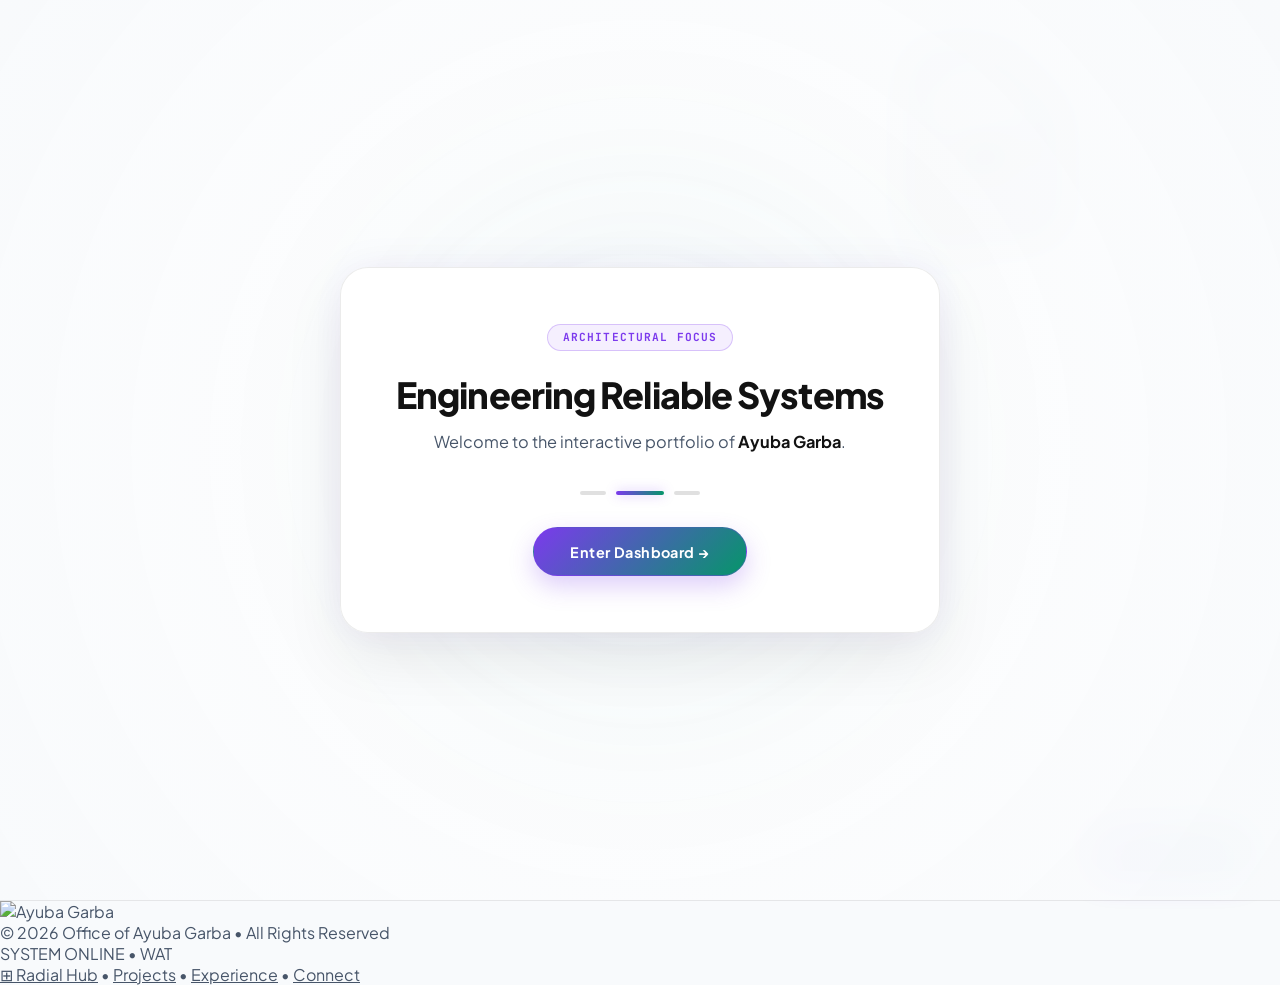
==== commit dbc4d058: "feat(mobile): replace top hamburger with frosted-glass iOS bottom navigation dock" ====
--- a/public/index.html
+++ b/public/index.html
@@ -170,55 +170,8 @@
                 </a>
             </div>
 
-            <!-- Mobile Hamburger Button -->
-            <button id="mobile-menu-btn" class="mobile-nav-toggle" aria-label="Toggle navigation menu">
-                <svg class="w-5 h-5 text-white" fill="none" stroke="currentColor" viewBox="0 0 24 24">
-                    <path stroke-linecap="round" stroke-linejoin="round" stroke-width="2" d="M4 6h16M4 12h16m-7 6h7"></path>
-                </svg>
-            </button>
         </nav>
     </header>
-
-    <!-- Mobile Navigation Drawer -->
-    <div id="mobile-drawer" class="mobile-drawer">
-        <div class="mobile-nav-items">
-            <span class="text-xs font-mono uppercase tracking-widest text-slate-500">Navigation Index</span>
-            <a href="#/" class="mobile-nav-item" data-route="">
-                <span>⊞ Orbital Hub</span>
-                <span class="text-xs font-mono text-slate-400">00</span>
-            </a>
-            <a href="#/projects" class="mobile-nav-item" data-route="projects">
-                <span>Projects & Systems</span>
-                <span class="text-xs font-mono text-cyan-400">01</span>
-            </a>
-            <a href="#/experience" class="mobile-nav-item" data-route="experience">
-                <span>Experience & Career</span>
-                <span class="text-xs font-mono text-purple-400">02</span>
-            </a>
-            <a href="#/about" class="mobile-nav-item" data-route="about">
-                <span>About & Philosophy</span>
-                <span class="text-xs font-mono text-emerald-400">03</span>
-            </a>
-            <a href="#/stories" class="mobile-nav-item" data-route="stories">
-                <span>Stories & Series</span>
-                <span class="text-xs font-mono text-amber-400">04</span>
-            </a>
-            <a href="#/connect" class="mobile-nav-item" data-route="connect">
-                <span>Connect & Advisory</span>
-                <span class="text-xs font-mono text-rose-400">05</span>
-            </a>
-        </div>
-
-        <div class="pt-6 border-t border-white/10 flex flex-col gap-3">
-            <a href="assets/Ayuba_Garba_Resume.pdf" target="_blank" rel="noopener noreferrer" download="Ayuba_Garba_Resume.pdf" class="w-full py-3 text-center text-xs font-mono font-bold rounded-xl bg-white/5 border border-white/10 text-white flex items-center justify-center gap-2">
-                <svg class="w-4 h-4 text-cyan-400" fill="none" stroke="currentColor" viewBox="0 0 24 24"><path stroke-linecap="round" stroke-linejoin="round" stroke-width="2" d="M12 10v6m0 0l-3-3m3 3l3-3m2 8H7a2 2 0 01-2-2V5a2 2 0 012-2h5.586a1 1 0 01.707.293l5.414 5.414a1 1 0 01.293.707V19a2 2 0 01-2 2z"></path></svg>
-                <span>Download Executive Resume</span>
-            </a>
-            <a href="#/connect" class="w-full py-3 text-center text-xs font-bold rounded-xl bg-gradient-to-r from-rose-500 to-pink-600 text-white">
-                Initiate Consultation
-            </a>
-        </div>
-    </div>
 
     <!-- Floating Action Button (Quick Message Modal Trigger) -->
     <button id="fab-contact-trigger" class="fab-trigger" aria-label="Quick message dispatch">
@@ -1520,6 +1473,30 @@
         </div>
     </div>
 
+    <!-- iOS-Style Bottom Mobile Navigation Dock -->
+    <nav class="mobile-bottom-dock" aria-label="Mobile Navigation">
+        <a href="#/" class="dock-item active" data-route="hub">
+            <svg class="dock-icon" viewBox="0 0 24 24" fill="none" stroke="currentColor" stroke-width="2"><path d="M3 9l9-7 9 7v11a2 2 0 0 1-2 2H5a2 2 0 0 1-2-2z"></path><polyline points="9 22 9 12 15 12 15 22"></polyline></svg>
+            <span>Hub</span>
+        </a>
+        <a href="#/projects" class="dock-item" data-route="projects">
+            <svg class="dock-icon" viewBox="0 0 24 24" fill="none" stroke="currentColor" stroke-width="2"><rect x="2" y="3" width="20" height="14" rx="2" ry="2"></rect><line x1="8" y1="21" x2="16" y2="21"></line><line x1="12" y1="17" x2="12" y2="21"></line></svg>
+            <span>Projects</span>
+        </a>
+        <a href="#/experience" class="dock-item" data-route="experience">
+            <svg class="dock-icon" viewBox="0 0 24 24" fill="none" stroke="currentColor" stroke-width="2"><circle cx="12" cy="12" r="10"></circle><polyline points="12 6 12 12 16 14"></polyline></svg>
+            <span>Experience</span>
+        </a>
+        <a href="#/about" class="dock-item" data-route="about">
+            <svg class="dock-icon" viewBox="0 0 24 24" fill="none" stroke="currentColor" stroke-width="2"><path d="M20 21v-2a4 4 0 0 0-4-4H8a4 4 0 0 0-4 4v2"></path><circle cx="12" cy="7" r="4"></circle></svg>
+            <span>About</span>
+        </a>
+        <a href="#/connect" class="dock-item" data-route="connect">
+            <svg class="dock-icon" viewBox="0 0 24 24" fill="none" stroke="currentColor" stroke-width="2"><path d="M21 15a2 2 0 0 1-2 2H7l-4 4V5a2 2 0 0 1 2-2h14a2 2 0 0 1 2 2z"></path></svg>
+            <span>Connect</span>
+        </a>
+    </nav>
+
     <!-- Client Script -->
     <script src="script.js"></script>
 </body>
--- a/public/style.css
+++ b/public/style.css
@@ -635,66 +635,112 @@
   border-color: rgba(124, 58, 237, 0.25);
 }
 
-/* Mobile Nav Toggle Button */
-.mobile-nav-toggle {
+/* ==========================================================================
+   iOS-STYLE BOTTOM MOBILE NAVIGATION DOCK (< 768px)
+   ========================================================================== */
+.mobile-bottom-dock {
   display: none;
-  background: transparent;
-  border: 1px solid rgba(0, 0, 0, 0.12);
-  border-radius: 9999px;
-  padding: 0.45rem;
-  color: var(--text-primary);
-  cursor: pointer;
-}
-
-/* Mobile Menu Drawer */
-.mobile-drawer {
   position: fixed;
-  inset: 0;
-  top: 4.8rem;
-  background: rgba(255, 255, 255, 0.98);
-  backdrop-filter: blur(24px);
-  -webkit-backdrop-filter: blur(24px);
-  z-index: 95;
-  padding: 2rem 1.5rem;
+  bottom: 1rem;
+  left: 50%;
+  transform: translateX(-50%);
+  width: calc(100% - 2rem);
+  max-width: 440px;
+  z-index: 99;
+  align-items: center;
+  justify-content: space-around;
+  padding: 0.5rem 0.5rem calc(0.5rem + env(safe-area-inset-bottom, 0px));
+  background: rgba(255, 255, 255, 0.88);
+  backdrop-filter: blur(24px) saturate(180%);
+  -webkit-backdrop-filter: blur(24px) saturate(180%);
+  border: 1px solid rgba(0, 0, 0, 0.08);
+  border-radius: 9999px;
+  box-shadow: 0 10px 30px rgba(0, 0, 0, 0.08), 0 1px 3px rgba(0, 0, 0, 0.04);
+}
+
+.dock-item {
+  flex: 1;
   display: flex;
   flex-direction: column;
-  justify-content: space-between;
-  transform: translateY(-100%);
-  opacity: 0;
-  pointer-events: none;
-  transition: transform 0.35s cubic-bezier(0.16, 1, 0.3, 1), opacity 0.35s ease;
-}
-
-.mobile-drawer.open {
-  transform: translateY(0);
-  opacity: 1;
-  pointer-events: auto;
-}
-
-.mobile-nav-items {
-  display: flex;
-  flex-direction: column;
-  gap: 1rem;
-}
-
-.mobile-nav-item {
-  display: flex;
-  align-items: center;
-  justify-content: space-between;
-  padding: 1rem 1.25rem;
-  border-radius: 16px;
-  background: #f8fafc;
-  border: 1px solid rgba(0, 0, 0, 0.08);
-  color: var(--text-primary);
+  align-items: center;
+  justify-content: center;
+  gap: 0.22rem;
+  padding: 0.4rem 0.25rem;
+  border-radius: 9999px;
   text-decoration: none;
-  font-size: 1.15rem;
+  color: #64748b;
+  font-size: 0.68rem;
+  font-weight: 600;
+  transition: all 0.22s cubic-bezier(0.16, 1, 0.3, 1);
+  -webkit-tap-highlight-color: transparent;
+}
+
+.dock-item span {
+  line-height: 1;
+  letter-spacing: 0.01em;
+}
+
+.dock-icon {
+  width: 20px;
+  height: 20px;
+  stroke: currentColor;
+  stroke-width: 2;
+  transition: transform 0.22s cubic-bezier(0.16, 1, 0.3, 1), stroke 0.22s ease;
+}
+
+.dock-item:hover {
+  color: #121212;
+}
+
+.dock-item.active {
+  color: #7c3aed;
+  background: rgba(124, 58, 237, 0.08);
   font-weight: 700;
-  transition: all 0.2s ease;
-}
-
-.mobile-nav-item:hover {
-  background: rgba(124, 58, 237, 0.06);
-  border-color: rgba(124, 58, 237, 0.2);
+}
+
+.dock-item.active .dock-icon {
+  stroke: #7c3aed;
+  transform: translateY(-1px) scale(1.1);
+}
+
+.dock-item.active[data-route="projects"],
+.dock-item.active-projects {
+  color: #0284c7;
+  background: rgba(14, 165, 233, 0.08);
+}
+.dock-item.active[data-route="projects"] .dock-icon,
+.dock-item.active-projects .dock-icon {
+  stroke: #0284c7;
+}
+
+.dock-item.active[data-route="experience"],
+.dock-item.active-experience {
+  color: #7c3aed;
+  background: rgba(124, 58, 237, 0.08);
+}
+.dock-item.active[data-route="experience"] .dock-icon,
+.dock-item.active-experience .dock-icon {
+  stroke: #7c3aed;
+}
+
+.dock-item.active[data-route="about"],
+.dock-item.active-about {
+  color: #059669;
+  background: rgba(5, 150, 105, 0.08);
+}
+.dock-item.active[data-route="about"] .dock-icon,
+.dock-item.active-about .dock-icon {
+  stroke: #059669;
+}
+
+.dock-item.active[data-route="connect"],
+.dock-item.active-connect {
+  color: #7c3aed;
+  background: rgba(124, 58, 237, 0.08);
+}
+.dock-item.active[data-route="connect"] .dock-icon,
+.dock-item.active-connect .dock-icon {
+  stroke: #7c3aed;
 }
 
 /* Floating Action Button (FAB) */
@@ -1824,8 +1870,21 @@
   .nav-links-wrap {
     display: none;
   }
-  .mobile-nav-toggle {
-    display: block;
+  /* iOS Bottom Dock Activation */
+  .mobile-bottom-dock {
+    display: flex;
+  }
+
+  body {
+    padding-bottom: 5.5rem;
+  }
+
+  /* Reposition FAB on mobile so it doesn't collide with the dock */
+  .fab-trigger {
+    bottom: 5.5rem;
+    right: 1.25rem;
+    padding: 0.6rem 0.95rem;
+    font-size: 0.75rem;
   }
 
   /* Split Layouts Collapse to 1 Column */
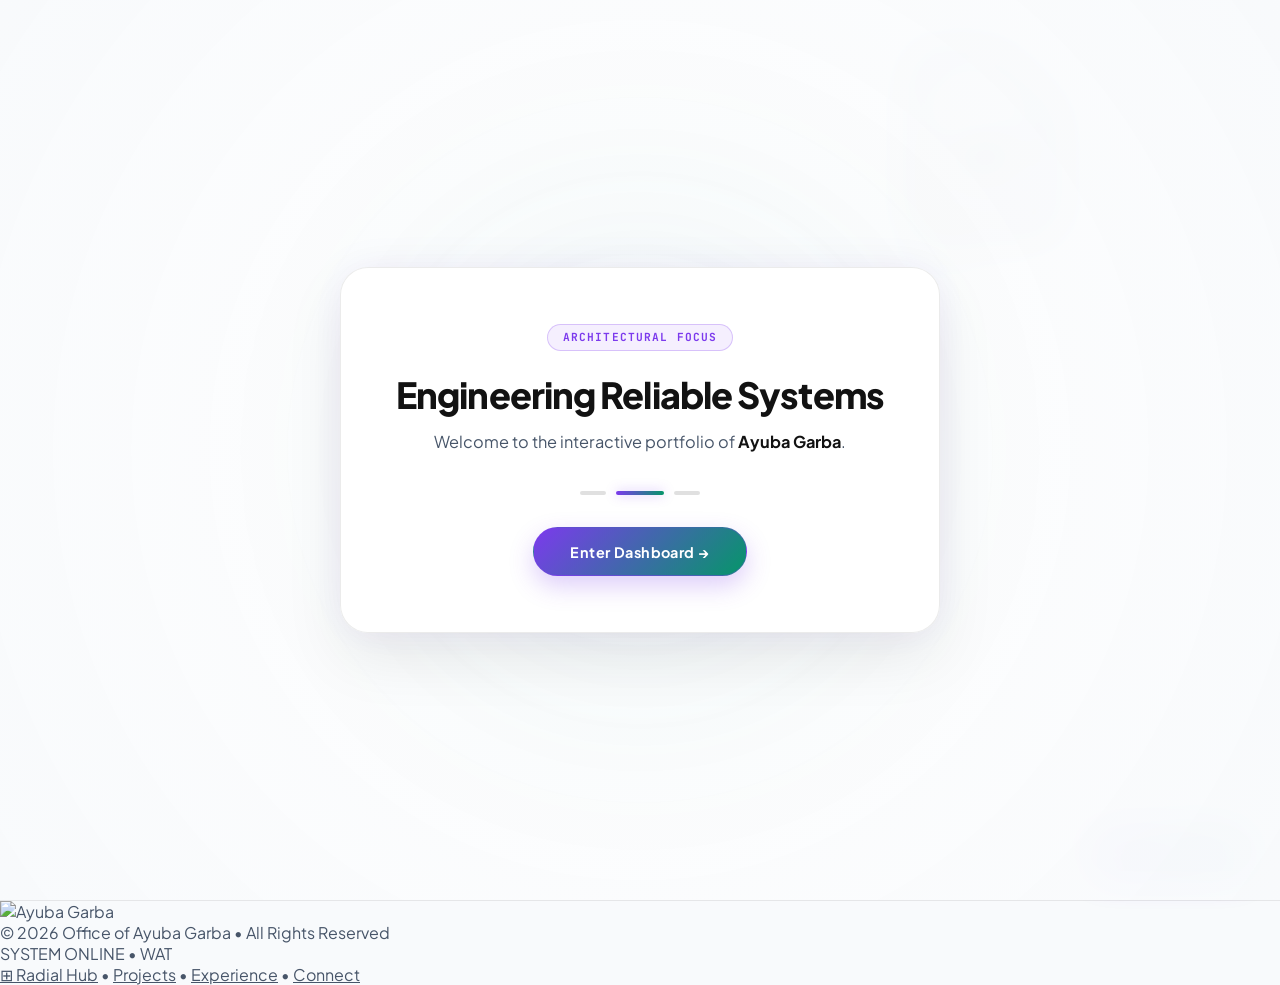
==== commit fd6c68fc: "fix(ui): standardize mobile card spacing and fix gap between Hub and Experience cards" ====
--- a/public/index.html
+++ b/public/index.html
@@ -238,7 +238,7 @@
                 </a>
 
                 <!-- CENTERPIECE: High-Elevation Portrait Card -->
-                <div class="orbital-center-card">
+                <div class="orbital-center-card node-hub">
                     <!-- Photo Frame with profile.jpg.jpeg -->
                     <div class="center-photo-wrap portrait-trigger" role="button" tabindex="0" title="Inspect Full Portrait">
                         <div class="center-photo-inner">
--- a/public/style.css
+++ b/public/style.css
@@ -174,6 +174,7 @@
 .spa-view {
   min-height: 100vh;
   opacity: 0;
+  visibility: hidden;
   transform: translateY(12px) scale(0.995);
   transition: opacity 0.32s cubic-bezier(0.16, 1, 0.3, 1), transform 0.32s cubic-bezier(0.16, 1, 0.3, 1);
   position: relative;
@@ -184,6 +185,7 @@
 .spa-view.active {
   display: block;
   opacity: 1;
+  visibility: visible;
   transform: translateY(0) scale(1);
 }
 
@@ -635,112 +637,63 @@
   border-color: rgba(124, 58, 237, 0.25);
 }
 
-/* ==========================================================================
-   iOS-STYLE BOTTOM MOBILE NAVIGATION DOCK (< 768px)
-   ========================================================================== */
+/* iOS Mobile Bottom Dock Navigation */
 .mobile-bottom-dock {
-  display: none;
-  position: fixed;
-  bottom: 1rem;
-  left: 50%;
-  transform: translateX(-50%);
-  width: calc(100% - 2rem);
-  max-width: 440px;
-  z-index: 99;
-  align-items: center;
-  justify-content: space-around;
-  padding: 0.5rem 0.5rem calc(0.5rem + env(safe-area-inset-bottom, 0px));
-  background: rgba(255, 255, 255, 0.88);
-  backdrop-filter: blur(24px) saturate(180%);
-  -webkit-backdrop-filter: blur(24px) saturate(180%);
-  border: 1px solid rgba(0, 0, 0, 0.08);
-  border-radius: 9999px;
-  box-shadow: 0 10px 30px rgba(0, 0, 0, 0.08), 0 1px 3px rgba(0, 0, 0, 0.04);
-}
-
-.dock-item {
-  flex: 1;
-  display: flex;
-  flex-direction: column;
-  align-items: center;
-  justify-content: center;
-  gap: 0.22rem;
-  padding: 0.4rem 0.25rem;
-  border-radius: 9999px;
-  text-decoration: none;
-  color: #64748b;
-  font-size: 0.68rem;
-  font-weight: 600;
-  transition: all 0.22s cubic-bezier(0.16, 1, 0.3, 1);
-  -webkit-tap-highlight-color: transparent;
-}
-
-.dock-item span {
-  line-height: 1;
-  letter-spacing: 0.01em;
-}
-
-.dock-icon {
-  width: 20px;
-  height: 20px;
-  stroke: currentColor;
-  stroke-width: 2;
-  transition: transform 0.22s cubic-bezier(0.16, 1, 0.3, 1), stroke 0.22s ease;
-}
-
-.dock-item:hover {
-  color: #121212;
-}
-
-.dock-item.active {
-  color: #7c3aed;
-  background: rgba(124, 58, 237, 0.08);
-  font-weight: 700;
-}
-
-.dock-item.active .dock-icon {
-  stroke: #7c3aed;
-  transform: translateY(-1px) scale(1.1);
-}
-
-.dock-item.active[data-route="projects"],
-.dock-item.active-projects {
-  color: #0284c7;
-  background: rgba(14, 165, 233, 0.08);
-}
-.dock-item.active[data-route="projects"] .dock-icon,
-.dock-item.active-projects .dock-icon {
-  stroke: #0284c7;
-}
-
-.dock-item.active[data-route="experience"],
-.dock-item.active-experience {
-  color: #7c3aed;
-  background: rgba(124, 58, 237, 0.08);
-}
-.dock-item.active[data-route="experience"] .dock-icon,
-.dock-item.active-experience .dock-icon {
-  stroke: #7c3aed;
-}
-
-.dock-item.active[data-route="about"],
-.dock-item.active-about {
-  color: #059669;
-  background: rgba(5, 150, 105, 0.08);
-}
-.dock-item.active[data-route="about"] .dock-icon,
-.dock-item.active-about .dock-icon {
-  stroke: #059669;
-}
-
-.dock-item.active[data-route="connect"],
-.dock-item.active-connect {
-  color: #7c3aed;
-  background: rgba(124, 58, 237, 0.08);
-}
-.dock-item.active[data-route="connect"] .dock-icon,
-.dock-item.active-connect .dock-icon {
-  stroke: #7c3aed;
+  display: none; /* Hidden on desktop */
+}
+
+@media (max-width: 768px) {
+  .mobile-bottom-dock {
+    display: flex;
+    position: fixed;
+    bottom: 16px;
+    left: 50%;
+    transform: translateX(-50%);
+    width: calc(100% - 32px);
+    max-width: 440px;
+    background: rgba(255, 255, 255, 0.9);
+    backdrop-filter: blur(20px);
+    -webkit-backdrop-filter: blur(20px);
+    border: 1px solid rgba(0, 0, 0, 0.08);
+    border-radius: 24px;
+    padding: 8px 12px;
+    justify-content: space-around;
+    align-items: center;
+    z-index: 9990;
+    box-shadow: 0 10px 30px rgba(0, 0, 0, 0.12);
+  }
+
+  .dock-item {
+    display: flex;
+    flex-direction: column;
+    align-items: center;
+    justify-content: center;
+    color: #475569;
+    text-decoration: none;
+    font-size: 0.68rem;
+    font-weight: 600;
+    gap: 4px;
+    transition: color 0.3s ease, transform 0.3s ease;
+    padding: 6px 10px;
+    border-radius: 12px;
+  }
+
+  .dock-icon {
+    width: 20px;
+    height: 20px;
+    stroke-width: 2px;
+  }
+
+  .dock-item.active,
+  .dock-item:hover {
+    color: #7c3aed; /* Electric Purple active state */
+    transform: translateY(-2px);
+  }
+
+  /* Prevent bottom content from being obscured by the fixed dock */
+  body {
+    padding-bottom: 90px;
+  }
 }
 
 /* Floating Action Button (FAB) */
@@ -1840,77 +1793,298 @@
 }
 
 @media (max-width: 768px) {
+  /* SPA Viewport & All View Containers Dynamic Height & Visibility Expansion */
+  #spa-viewport {
+    height: auto !important;
+    min-height: 100vh !important;
+    overflow-y: visible !important;
+    overflow-x: hidden !important;
+    position: relative !important;
+    width: 100% !important;
+  }
+
+  .spa-view,
+  #view-hub,
+  #view-experience,
+  #view-projects,
+  #view-about,
+  #view-stories,
+  #view-connect {
+    width: 100% !important;
+    max-width: 100vw !important;
+    min-height: 100vh !important;
+    height: auto !important;
+    box-sizing: border-box !important;
+    overflow-x: hidden !important;
+    overflow-y: visible !important;
+  }
+
+  .spa-view.active,
+  #view-experience.active,
+  #view-projects.active,
+  #view-about.active,
+  #view-stories.active,
+  #view-connect.active {
+    display: block !important;
+    visibility: visible !important;
+    opacity: 1 !important;
+    transform: none !important;
+    pointer-events: auto !important;
+    height: auto !important;
+    min-height: 100vh !important;
+    overflow-y: visible !important;
+  }
+
+  /* Orbital Hub Viewport & Container Reset */
+  .orbital-hub,
+  #view-hub.active {
+    min-height: 100vh !important;
+    height: auto !important;
+    overflow-y: visible !important;
+    overflow-x: hidden !important;
+    display: flex !important;
+    flex-direction: column !important;
+    justify-content: flex-start !important;
+    align-items: center !important;
+    visibility: visible !important;
+    opacity: 1 !important;
+    transform: none !important;
+    padding-top: 5rem !important;
+    padding-bottom: 7.5rem !important;
+    padding-left: 1rem !important;
+    padding-right: 1rem !important;
+    box-sizing: border-box !important;
+  }
+
+  .view-container {
+    width: 100% !important;
+    max-width: 100% !important;
+    padding-top: 5.5rem !important;
+    padding-bottom: 8rem !important;
+    padding-left: 1.25rem !important;
+    padding-right: 1.25rem !important;
+    box-sizing: border-box !important;
+    overflow: visible !important;
+  }
+
+  .view-header {
+    margin-bottom: 2rem !important;
+    width: 100% !important;
+    box-sizing: border-box !important;
+  }
+
   /* Orbital Hub Mobile Stack */
   .orbital-stage {
-    height: auto;
-    flex-direction: column;
-    padding: 2rem 0;
-  }
-
-  .orbit-ring {
-    display: none;
-  }
-
-  .orbital-center-card {
-    position: static;
-    margin-bottom: 2rem;
-    width: 100%;
-    max-width: 320px;
-  }
-
-  .orbital-node {
-    position: static;
+    position: relative !important;
+    width: 100% !important;
+    max-width: 380px !important;
+    height: auto !important;
+    min-height: unset !important;
+    display: flex !important;
+    flex-direction: column !important;
+    align-items: center !important;
+    gap: 1.25rem !important;
+    margin: 0 auto !important;
+    padding: 0 !important;
+    box-sizing: border-box !important;
+  }
+
+  .orbit-ring,
+  .vertical-split-line {
+    display: none !important;
+  }
+
+  /* Top Hub Card (Central Profile Card) on Mobile */
+  .orbital-center-card,
+  .node-hub {
+    order: 1 !important;
+    position: relative !important;
+    top: auto !important;
+    left: auto !important;
+    right: auto !important;
+    bottom: auto !important;
     transform: none !important;
-    width: 100%;
-    max-width: 320px;
-    margin-bottom: 0.85rem;
+    width: 100% !important;
+    max-width: 340px !important;
+    margin: 0 !important;
+    margin-top: 0 !important;
+    margin-bottom: 0 !important;
+    margin-left: auto !important;
+    margin-right: auto !important;
+    padding: 1.5rem 1.25rem !important;
+    box-sizing: border-box !important;
+    box-shadow: 0 10px 30px rgba(0, 0, 0, 0.06) !important;
+  }
+
+  /* Explicit Flex Stacking Sequence for Mobile Cards */
+  .node-experience {
+    order: 2 !important;
+  }
+  .node-projects {
+    order: 3 !important;
+  }
+  .node-about {
+    order: 4 !important;
+  }
+  .node-connect {
+    order: 5 !important;
+  }
+  .node-stories {
+    order: 6 !important;
+  }
+
+  /* Mobile Orbital Node Stacking & Standardized Spacing */
+  .orbital-node,
+  .orbit-node {
+    position: relative !important;
+    top: auto !important;
+    left: auto !important;
+    right: auto !important;
+    bottom: auto !important;
+    transform: none !important;
+    width: 100% !important;
+    max-width: 340px !important;
+    margin: 0 !important;
+    margin-top: 0 !important;
+    margin-bottom: 0 !important;
+    padding: 0.75rem 1rem !important;
+    display: flex !important;
+    align-items: center !important;
+    box-sizing: border-box !important;
+  }
+
+  .node-experience,
+  .node-projects,
+  .node-about,
+  .node-connect,
+  .node-stories {
+    position: relative !important;
+    top: auto !important;
+    left: auto !important;
+    right: auto !important;
+    bottom: auto !important;
+    transform: none !important;
+    margin: 0 !important;
+    box-sizing: border-box !important;
+  }
+
+  .node-experience:hover,
+  .node-projects:hover,
+  .node-about:hover,
+  .node-connect:hover,
+  .node-stories:hover,
+  .orbital-node:hover,
+  .orbit-node:hover {
+    transform: translateY(-2px) !important;
+  }
+
+  .explore-prompt {
+    margin-top: 1.5rem !important;
+    margin-bottom: 2rem !important;
   }
 
   /* Internal Nav */
   .nav-links-wrap {
     display: none;
   }
-  /* iOS Bottom Dock Activation */
-  .mobile-bottom-dock {
-    display: flex;
-  }
-
-  body {
-    padding-bottom: 5.5rem;
-  }
-
-  /* Reposition FAB on mobile so it doesn't collide with the dock */
-  .fab-trigger {
-    bottom: 5.5rem;
-    right: 1.25rem;
-    padding: 0.6rem 0.95rem;
-    font-size: 0.75rem;
+
+  /* Floating Action Button (FAB) positioned safely above Bottom Dock */
+  .fab-trigger,
+  #fab-contact-trigger,
+  #quick-message {
+    position: fixed !important;
+    bottom: 85px !important;
+    right: 16px !important;
+    z-index: 9995 !important;
+    padding: 0.6rem 0.95rem !important;
+    font-size: 0.75rem !important;
+    box-sizing: border-box !important;
   }
 
   /* Split Layouts Collapse to 1 Column */
   .experience-split,
   .connect-split {
-    grid-template-columns: 1fr;
+    grid-template-columns: 1fr !important;
+    gap: 2rem !important;
+    width: 100% !important;
+  }
+
+  .timeline-track {
+    padding-left: 1.5rem !important;
+    width: 100% !important;
+    box-sizing: border-box !important;
+  }
+
+  .timeline-card {
+    padding: 1.25rem !important;
+    width: 100% !important;
+    box-sizing: border-box !important;
   }
 
   .sticky-profile-panel {
-    position: static;
-    margin-top: 2rem;
+    position: static !important;
+    margin-top: 2rem !important;
+    width: 100% !important;
+    box-sizing: border-box !important;
+  }
+
+  .projects-filter-bar {
+    display: flex !important;
+    flex-wrap: wrap !important;
+    gap: 0.5rem !important;
+    margin-bottom: 1.5rem !important;
+    width: 100% !important;
   }
 
   .projects-grid,
   .about-bento-grid,
   .credentials-grid,
   .series-episodes-grid {
-    grid-template-columns: 1fr;
+    grid-template-columns: 1fr !important;
+    gap: 1.5rem !important;
+    width: 100% !important;
+    box-sizing: border-box !important;
+  }
+
+  .project-card {
+    width: 100% !important;
+    box-sizing: border-box !important;
+    display: flex !important;
   }
 
   .bento-card-large {
-    grid-column: span 1;
+    grid-column: span 1 !important;
+    width: 100% !important;
+    box-sizing: border-box !important;
+  }
+
+  .series-block {
+    width: 100% !important;
+    box-sizing: border-box !important;
+  }
+
+  .linkedin-direct-card {
+    width: 100% !important;
+    box-sizing: border-box !important;
+    flex-wrap: wrap !important;
+    gap: 1rem !important;
+  }
+
+  #contact-panel-body {
+    padding: 1.5rem 1.25rem !important;
+    width: 100% !important;
+    box-sizing: border-box !important;
   }
 
   .view-title {
-    font-size: 2rem;
+    font-size: 1.75rem !important;
+    line-height: 1.25 !important;
+    word-break: break-word !important;
+  }
+
+  .view-desc {
+    font-size: 0.9rem !important;
+    line-height: 1.5 !important;
   }
 }
 
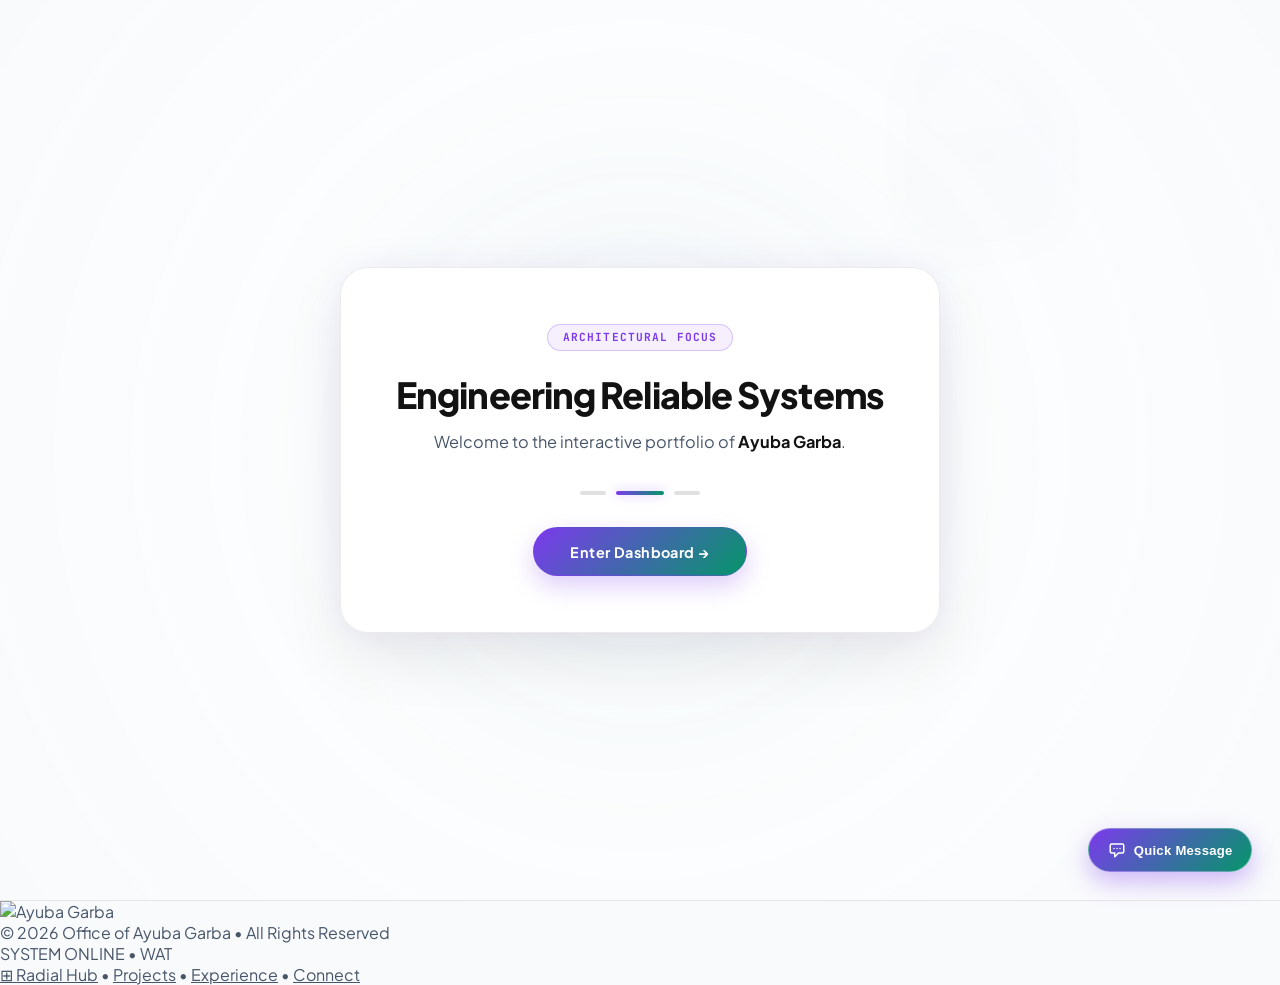
==== commit 9ba266f3: "fix(mobile): wire quick message floating action button to correctly open the interactive modal" ====
--- a/public/index.html
+++ b/public/index.html
@@ -174,7 +174,7 @@
     </header>
 
     <!-- Floating Action Button (Quick Message Modal Trigger) -->
-    <button id="fab-contact-trigger" class="fab-trigger" aria-label="Quick message dispatch">
+    <button id="fab-contact-trigger" class="fab-trigger" data-fab="quick-message" onclick="openQuickMessageModal()" aria-label="Quick message dispatch">
         <svg fill="none" stroke="currentColor" viewBox="0 0 24 24">
             <path stroke-linecap="round" stroke-linejoin="round" stroke-width="2" d="M8 10h.01M12 10h.01M16 10h.01M9 16H5a2 2 0 01-2-2V6a2 2 0 012-2h14a2 2 0 012 2v8a2 2 0 01-2 2h-5l-5 5v-5z"></path>
         </svg>
--- a/public/style.css
+++ b/public/style.css
@@ -697,11 +697,13 @@
 }
 
 /* Floating Action Button (FAB) */
-.fab-trigger {
+.fab-trigger,
+#fab-contact-trigger,
+#quick-message {
   position: fixed;
   bottom: 1.75rem;
   right: 1.75rem;
-  z-index: 90;
+  z-index: 9995;
   display: flex;
   align-items: center;
   gap: 0.5rem;
@@ -715,17 +717,31 @@
   letter-spacing: 0.02em;
   box-shadow: 0 10px 25px rgba(124, 58, 237, 0.35);
   cursor: pointer;
+  pointer-events: auto !important;
+  touch-action: manipulation;
+  user-select: none;
+  -webkit-tap-highlight-color: transparent;
   transition: all 0.3s cubic-bezier(0.16, 1, 0.3, 1);
 }
 
-.fab-trigger:hover {
+.fab-trigger:hover,
+#fab-contact-trigger:hover,
+#quick-message:hover {
   transform: translateY(-3px) scale(1.04);
   box-shadow: 0 15px 35px rgba(5, 150, 105, 0.45);
 }
 
-.fab-trigger svg {
+.fab-trigger svg,
+#fab-contact-trigger svg,
+#quick-message svg {
   width: 18px;
   height: 18px;
+}
+
+.fab-trigger *,
+#fab-contact-trigger *,
+#quick-message * {
+  pointer-events: none;
 }
 
 /* ==========================================================================
@@ -1475,7 +1491,7 @@
 .modal-overlay {
   position: fixed;
   inset: 0;
-  z-index: 200;
+  z-index: 10000 !important;
   background: rgba(18, 18, 18, 0.45);
   backdrop-filter: blur(16px);
   -webkit-backdrop-filter: blur(16px);
@@ -1486,8 +1502,13 @@
   overflow-y: auto;
 }
 
-.modal-overlay.active {
-  display: flex;
+.modal-overlay.active,
+#quickMessageModal.active,
+#quick-message-modal.active {
+  display: flex !important;
+  opacity: 1 !important;
+  visibility: visible !important;
+  pointer-events: auto !important;
 }
 
 .modal-container {
@@ -1991,7 +2012,8 @@
   /* Floating Action Button (FAB) positioned safely above Bottom Dock */
   .fab-trigger,
   #fab-contact-trigger,
-  #quick-message {
+  #quick-message,
+  [data-fab="quick-message"] {
     position: fixed !important;
     bottom: 85px !important;
     right: 16px !important;
@@ -1999,6 +2021,37 @@
     padding: 0.6rem 0.95rem !important;
     font-size: 0.75rem !important;
     box-sizing: border-box !important;
+    pointer-events: auto !important;
+    cursor: pointer !important;
+    touch-action: manipulation !important;
+    user-select: none !important;
+    -webkit-tap-highlight-color: transparent !important;
+  }
+
+  .fab-trigger *,
+  #fab-contact-trigger *,
+  #quick-message * {
+    pointer-events: none !important;
+  }
+
+  .modal-overlay {
+    z-index: 10000 !important;
+    padding: 1rem !important;
+  }
+
+  .modal-overlay.active,
+  #quickMessageModal.active,
+  #quick-message-modal.active {
+    display: flex !important;
+    opacity: 1 !important;
+    visibility: visible !important;
+    pointer-events: auto !important;
+  }
+
+  .modal-container {
+    max-height: 85vh !important;
+    width: 100% !important;
+    margin: auto !important;
   }
 
   /* Split Layouts Collapse to 1 Column */
